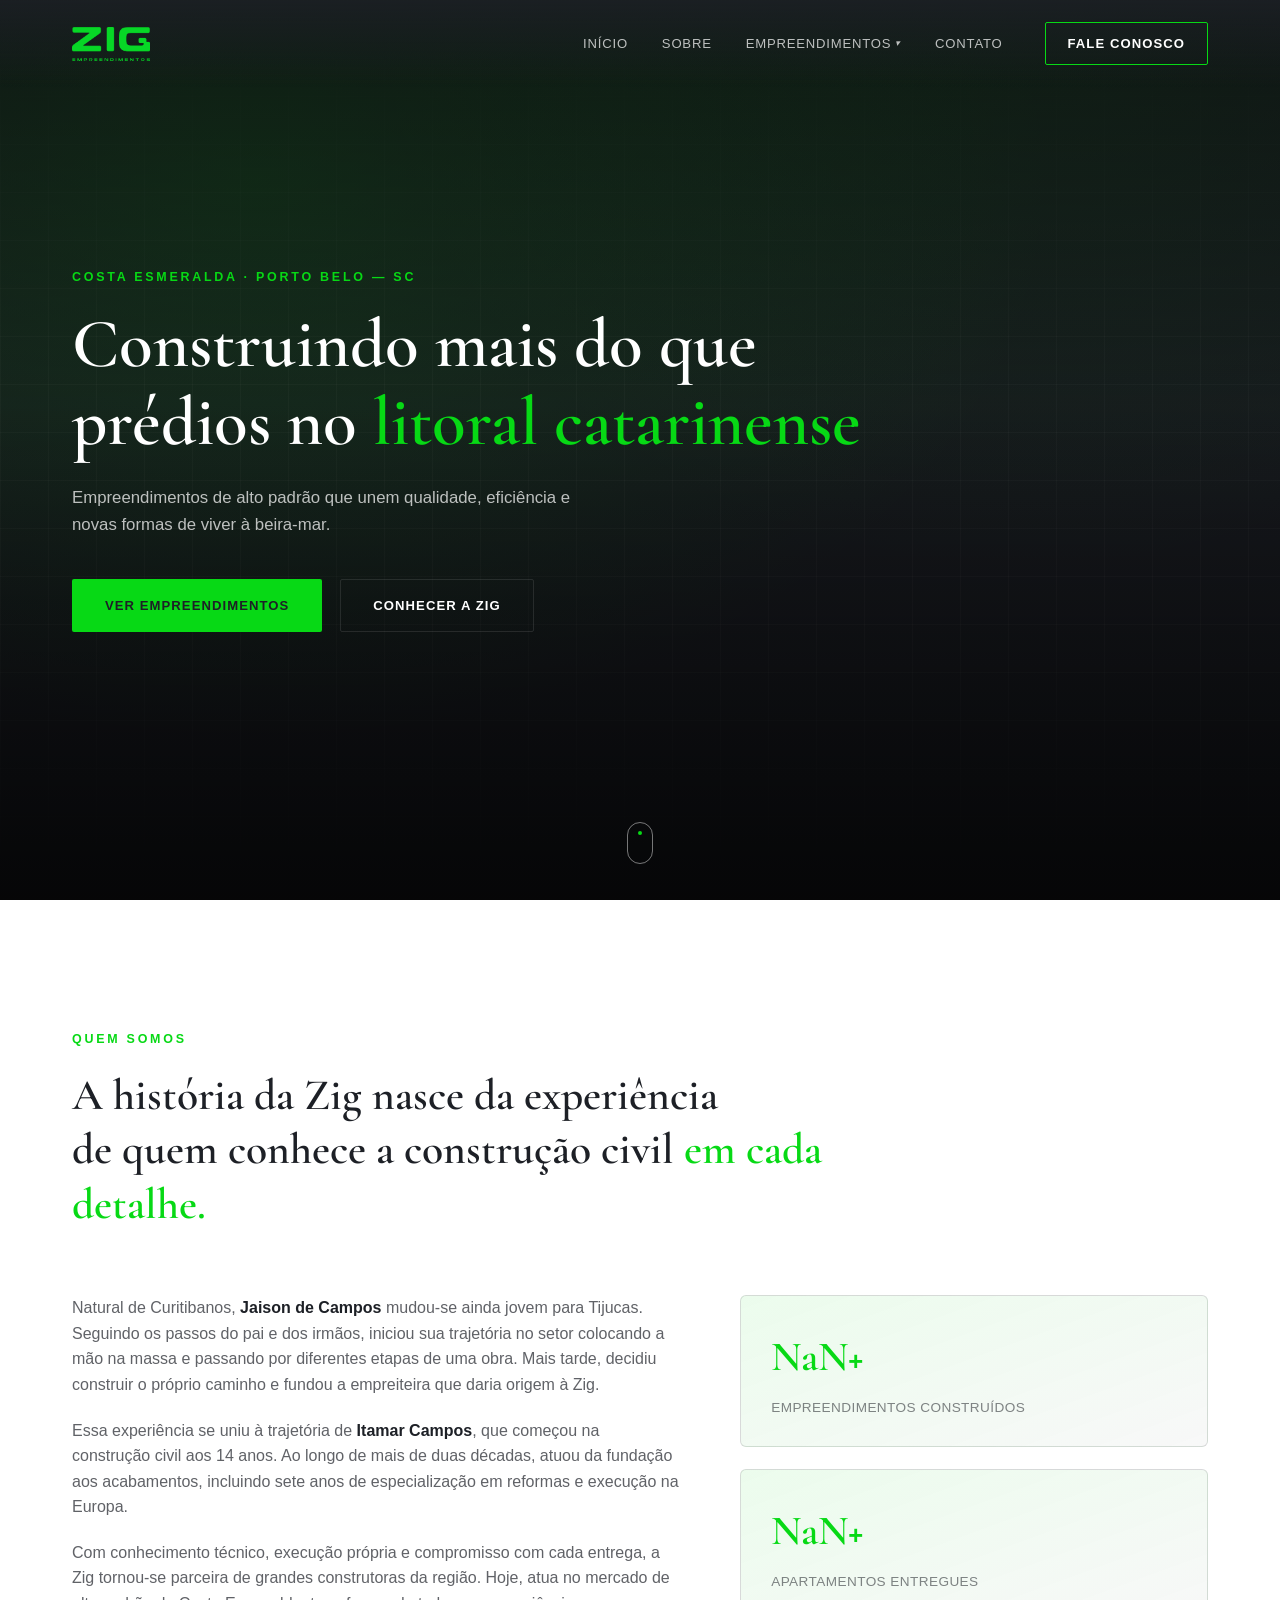
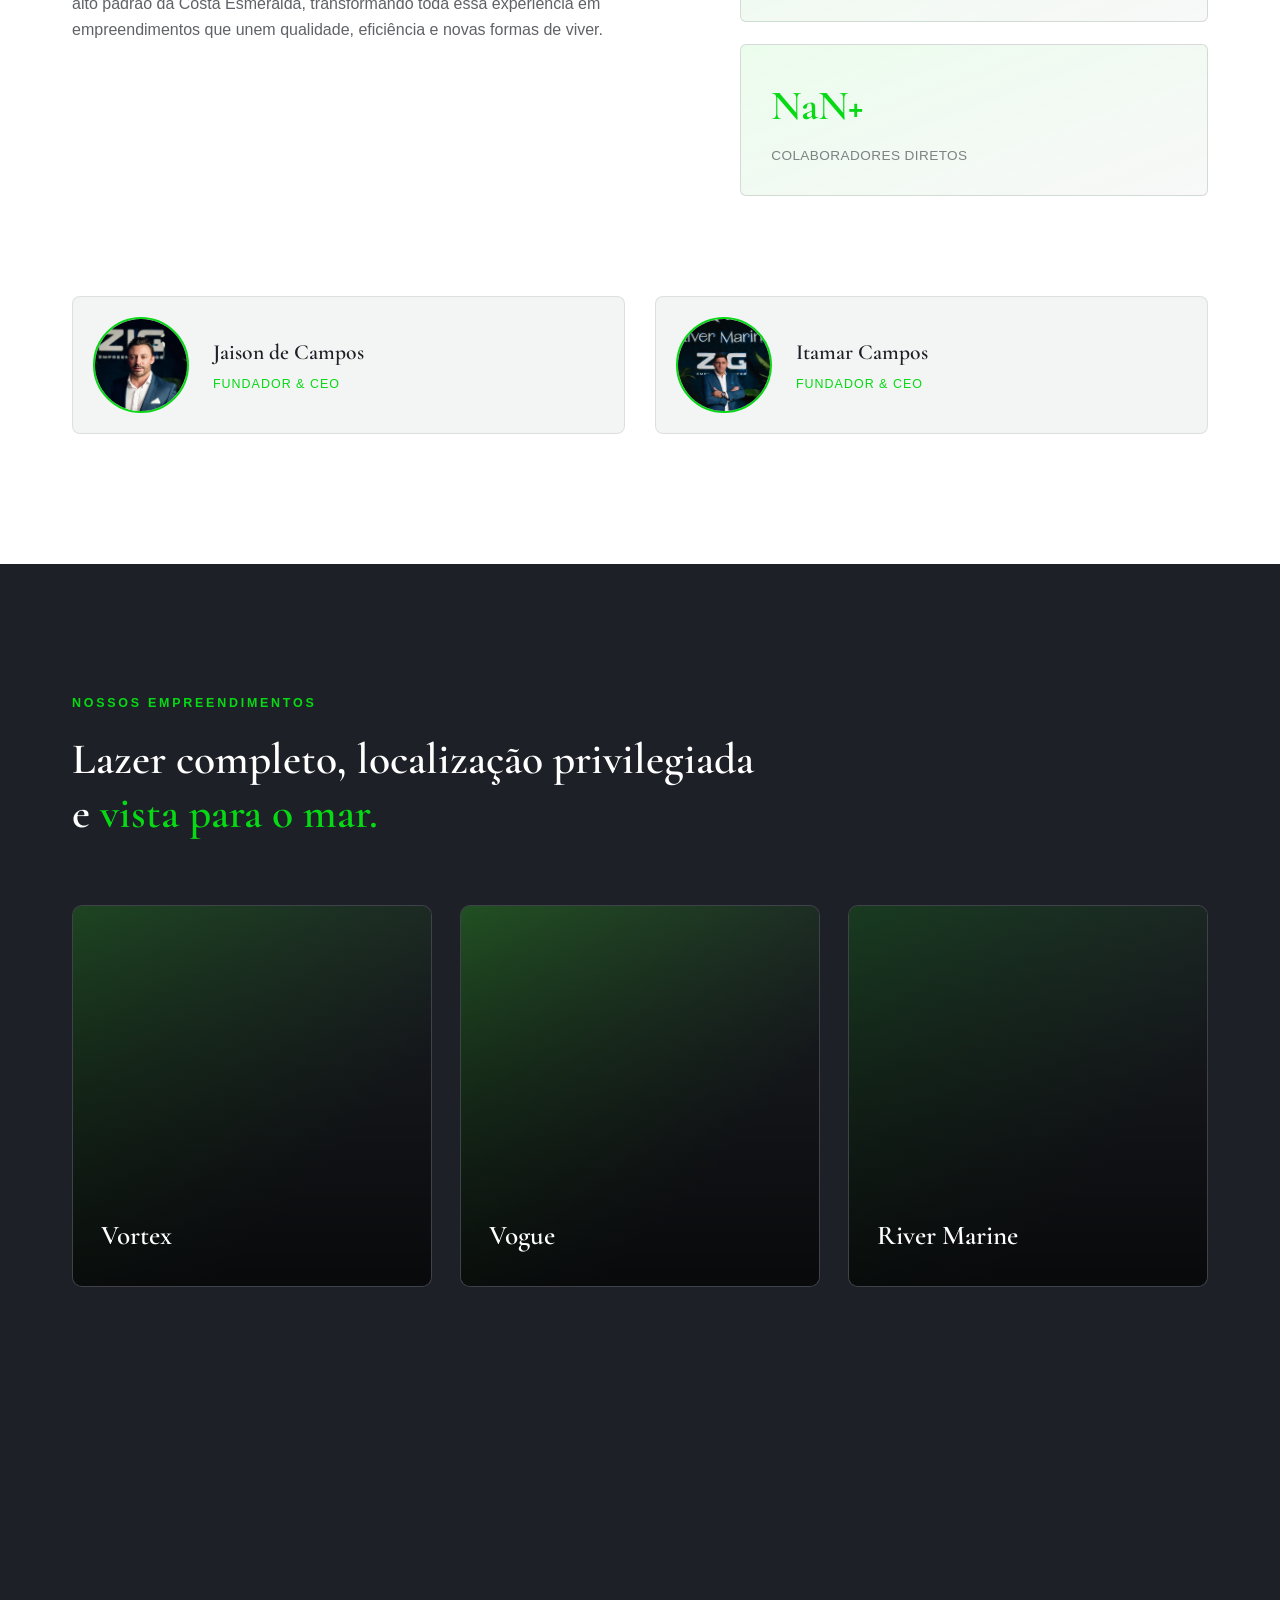
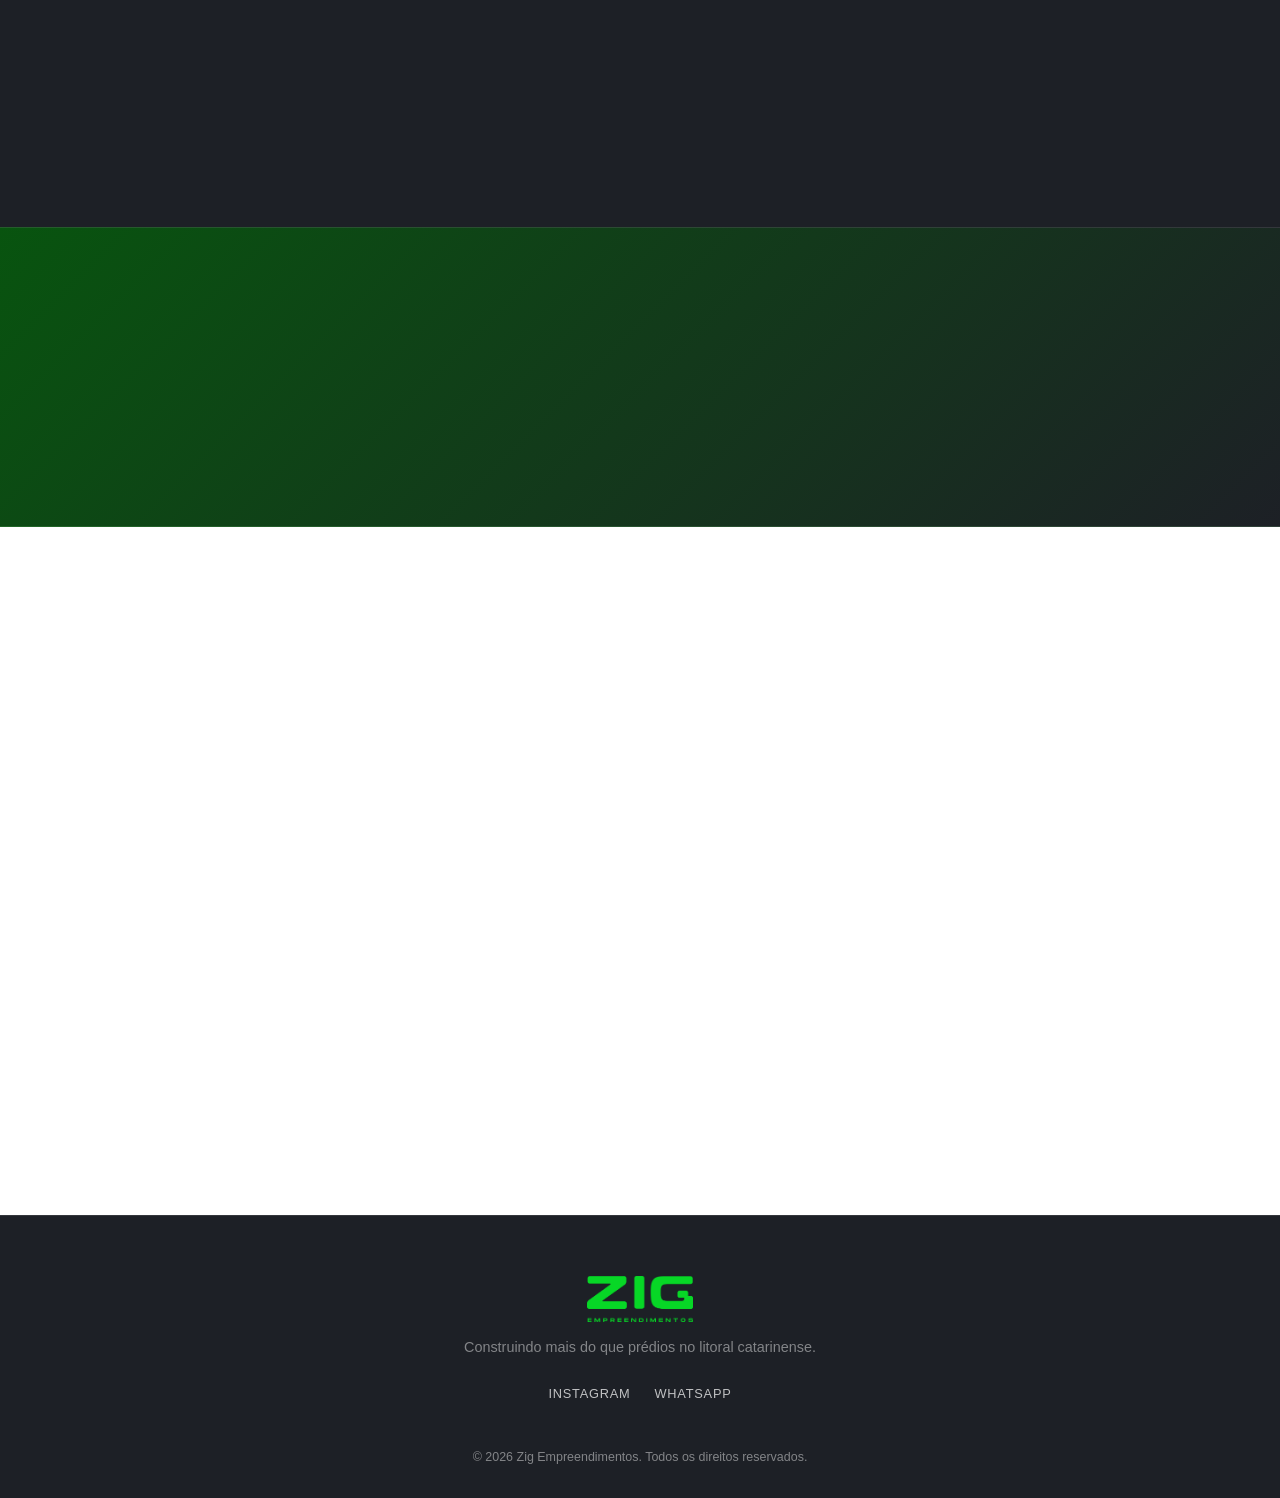
==== index.html @ 31b66590 "first commit" ====
<!DOCTYPE html>
<html lang="pt-BR">
<head>
<meta charset="UTF-8">
<meta name="viewport" content="width=device-width, initial-scale=1.0">
<title>Zig Empreendimentos | Construindo mais do que prédios no litoral catarinense</title>
<meta name="description" content="A Zig Empreendimentos atua no mercado de alto padrão da Costa Esmeralda, em Porto Belo - SC, unindo qualidade, eficiência e novas formas de viver.">
<link rel="icon" type="image/png" href="assets/logo/zig-logo.png">
<link rel="preconnect" href="https://fonts.googleapis.com">
<link rel="preconnect" href="https://fonts.gstatic.com" crossorigin>
<link href="https://fonts.googleapis.com/css2?family=Cormorant+Garamond:ital,wght@0,500;0,600;1,500&display=swap" rel="stylesheet">
<link rel="stylesheet" href="css/style.css">
</head>
<body>

<div class="preloader" id="preloader"><img src="assets/logo/zig-logo.png" alt="Zig Empreendimentos" class="preloader-logo"></div>

<!-- HEADER -->
<header class="site-header" id="siteHeader">
  <div class="container header-inner">
    <a href="#inicio" class="logo"><img src="assets/logo/zig-logo.png" alt="Zig Empreendimentos"></a>

    <nav class="main-nav" id="mainNav">
      <a href="#inicio" class="nav-link">Início</a>
      <a href="#sobre" class="nav-link">Sobre</a>
      <div class="nav-dropdown">
        <a href="#empreendimentos" class="nav-link">Empreendimentos <i class="chev">▾</i></a>
        <div class="dropdown-menu">
          <a href="#vortex">Vortex</a>
          <a href="#vogue">Vogue</a>
          <a href="#river-marine">River Marine</a>
          <a href="#ocean-avenue-towers">Ocean Avenue Towers</a>
          <a href="#wine-tower">Wine Tower</a>
        </div>
      </div>
      <a href="#contato" class="nav-link">Contato</a>
      <a href="https://wa.me/554734300198" target="_blank" rel="noopener" class="btn btn-outline nav-cta">Fale conosco</a>
    </nav>

    <button class="hamburger" id="hamburger" aria-label="Abrir menu">
      <span></span><span></span><span></span>
    </button>
  </div>
</header>

<!-- HERO -->
<section class="hero" id="inicio">
  <div class="hero-media">
    <video class="hero-video" autoplay muted loop playsinline poster="">
      <source src="assets/videos/hero.mp4" type="video/mp4">
    </video>
    <div class="hero-fallback"></div>
    <div class="hero-overlay"></div>
  </div>

  <div class="hero-content container">
    <p class="eyebrow reveal">Costa Esmeralda · Porto Belo — SC</p>
    <h1 class="hero-title reveal">Construindo mais do que<br> prédios no <span class="text-green">litoral catarinense</span></h1>
    <p class="hero-sub reveal">Empreendimentos de alto padrão que unem qualidade, eficiência e novas formas de viver à beira-mar.</p>
    <div class="hero-actions reveal">
      <a href="#empreendimentos" class="btn btn-primary">Ver empreendimentos</a>
      <a href="#sobre" class="btn btn-ghost">Conhecer a Zig</a>
    </div>
  </div>

  <a href="#sobre" class="scroll-indicator" aria-label="Rolar para baixo">
    <span></span>
  </a>
</section>

<!-- SOBRE -->
<section class="about section-light" id="sobre">
  <div class="container">
    <div class="section-head">
      <p class="eyebrow reveal">Quem somos</p>
      <h2 class="section-title reveal">A história da Zig nasce da experiência<br> de quem conhece a construção civil <span class="text-green">em cada detalhe.</span></h2>
    </div>

    <div class="about-grid">
      <div class="about-text reveal">
        <p>Natural de Curitibanos, <strong>Jaison de Campos</strong> mudou-se ainda jovem para Tijucas. Seguindo os passos do pai e dos irmãos, iniciou sua trajetória no setor colocando a mão na massa e passando por diferentes etapas de uma obra. Mais tarde, decidiu construir o próprio caminho e fundou a empreiteira que daria origem à Zig.</p>
        <p>Essa experiência se uniu à trajetória de <strong>Itamar Campos</strong>, que começou na construção civil aos 14 anos. Ao longo de mais de duas décadas, atuou da fundação aos acabamentos, incluindo sete anos de especialização em reformas e execução na Europa.</p>
        <p>Com conhecimento técnico, execução própria e compromisso com cada entrega, a Zig tornou-se parceira de grandes construtoras da região. Hoje, atua no mercado de alto padrão da Costa Esmeralda, transformando toda essa experiência em empreendimentos que unem qualidade, eficiência e novas formas de viver.</p>
      </div>

      <div class="about-stats reveal">
        <div class="stat-card">
          <span class="stat-number" data-count="X">0</span><span class="stat-plus">+</span>
          <p>Empreendimentos construídos</p>
        </div>
        <div class="stat-card">
          <span class="stat-number" data-count="X">0</span><span class="stat-plus">+</span>
          <p>Apartamentos entregues</p>
        </div>
        <div class="stat-card">
          <span class="stat-number" data-count="X">0</span><span class="stat-plus">+</span>
          <p>Colaboradores diretos</p>
        </div>
      </div>
    </div>

    <!-- FUNDADORES -->
    <div class="founders">
      <div class="founder-card reveal">
        <div class="founder-photo">
          <img src="assets/ceos/jaison.jpg" alt="Jaison de Campos, CEO da Zig Empreendimentos">
        </div>
        <div class="founder-info">
          <h3>Jaison de Campos</h3>
          <span>Fundador &amp; CEO</span>
        </div>
      </div>
      <div class="founder-card reveal">
        <div class="founder-photo">
          <img src="assets/ceos/itamar.jpg" alt="Itamar Campos, CEO da Zig Empreendimentos">
        </div>
        <div class="founder-info">
          <h3>Itamar Campos</h3>
          <span>Fundador &amp; CEO</span>
        </div>
      </div>
    </div>
  </div>
</section>

<!-- EMPREENDIMENTOS -->
<section class="enterprises" id="empreendimentos">
  <div class="container">
    <div class="section-head">
      <p class="eyebrow reveal">Nossos empreendimentos</p>
      <h2 class="section-title reveal">Lazer completo, localização privilegiada<br> e <span class="text-green">vista para o mar.</span></h2>
    </div>

    <div class="enterprise-grid">

      <article class="enterprise-card reveal" id="vortex">
        <div class="enterprise-media ph-1">
          <span class="ph-tag">Vortex</span>
        </div>
      </article>

      <article class="enterprise-card reveal" id="vogue">
        <div class="enterprise-media ph-2">
          <span class="ph-tag">Vogue</span>
        </div>
      </article>

      <article class="enterprise-card reveal" id="river-marine">
        <div class="enterprise-media ph-3">
          <span class="ph-tag">River Marine</span>
        </div>
      </article>

      <article class="enterprise-card reveal" id="ocean-avenue-towers">
        <div class="enterprise-media ph-4">
          <span class="ph-tag">Ocean Avenue Towers</span>
        </div>
      </article>

      <article class="enterprise-card reveal" id="wine-tower">
        <div class="enterprise-media ph-5">
          <span class="ph-tag">Wine Tower</span>
        </div>
      </article>

    </div>
  </div>
</section>

<!-- CTA FAIXA -->
<section class="cta-strip">
  <div class="container cta-strip-inner reveal">
    <h2>Pronto para conhecer o seu próximo endereço?</h2>
    <a href="https://wa.me/554734300198" target="_blank" rel="noopener" class="btn btn-primary">Falar com a Zig</a>
  </div>
</section>

<!-- CONTATO -->
<section class="contact section-light" id="contato">
  <div class="container contact-grid">
    <div class="contact-info reveal">
      <p class="eyebrow">Contato</p>
      <h2 class="section-title">Vamos construir algo <span class="text-green">juntos.</span></h2>

      <ul class="contact-list">
        <li>
          <span class="contact-icon">📍</span>
          <div>
            <strong>Localização</strong>
            <p>Av. João Manoel Jacques, 311, Porto Belo - SC, 88210-000</p>
          </div>
        </li>
        <li>
          <span class="contact-icon">📞</span>
          <div>
            <strong>Telefone / WhatsApp</strong>
            <p>(47) 3430-0198</p>
          </div>
        </li>
        <li>
          <span class="contact-icon">📷</span>
          <div>
            <strong>Instagram</strong>
            <p><a href="https://www.instagram.com/zigempreendimentos" target="_blank" rel="noopener">@zigempreendimentos</a></p>
          </div>
        </li>
      </ul>

      <a href="https://wa.me/554734300198" target="_blank" rel="noopener" class="btn btn-primary whatsapp-btn">
        Falar no WhatsApp
      </a>
    </div>

    <div class="contact-map reveal">
      <iframe
        title="Localização Zig Empreendimentos"
        src="https://maps.google.com/maps?q=Av.%20Jo%C3%A3o%20Manoel%20Jacques%2C%20311%2C%20Porto%20Belo%20-%20SC%2C%2088210-000&t=&z=15&ie=UTF8&iwloc=&output=embed"
        loading="lazy"
        referrerpolicy="no-referrer-when-downgrade">
      </iframe>
    </div>
  </div>
</section>

<!-- FOOTER -->
<footer class="site-footer">
  <div class="container footer-inner">
    <a href="#inicio" class="logo footer-logo"><img src="assets/logo/zig-logo.png" alt="Zig Empreendimentos"></a>
    <p class="footer-tagline">Construindo mais do que prédios no litoral catarinense.</p>

    <div class="footer-social">
      <a href="https://www.instagram.com/zigempreendimentos" target="_blank" rel="noopener" aria-label="Instagram">Instagram</a>
      <a href="https://wa.me/554734300198" target="_blank" rel="noopener" aria-label="WhatsApp">WhatsApp</a>
    </div>

    <p class="footer-copy">© <span id="year"></span> Zig Empreendimentos. Todos os direitos reservados.</p>
  </div>
</footer>

<button class="back-to-top" id="backToTop" aria-label="Voltar ao topo">↑</button>

<script src="js/script.js"></script>
</body>
</html>
---- css/style.css ----
/* ===========================
   ZIG EMPREENDIMENTOS — STYLE
=========================== */

/* ===========================
   FONTS — Helvetica Now & Quiche
   Licensed webfont files are not bundled with this project.
   Drop the files below into assets/fonts/ and they activate
   automatically (fallback fonts are used until then):
     assets/fonts/HelveticaNow-Regular.woff2
     assets/fonts/HelveticaNow-Medium.woff2
     assets/fonts/HelveticaNow-Bold.woff2
     assets/fonts/Quiche-Regular.woff2
     assets/fonts/Quiche-Medium.woff2
=========================== */
@font-face {
  font-family: 'Helvetica Now';
  src: url('../assets/fonts/HelveticaNow-Regular.woff2') format('woff2');
  font-weight: 400;
  font-style: normal;
  font-display: swap;
}
@font-face {
  font-family: 'Helvetica Now';
  src: url('../assets/fonts/HelveticaNow-Medium.woff2') format('woff2');
  font-weight: 500;
  font-style: normal;
  font-display: swap;
}
@font-face {
  font-family: 'Helvetica Now';
  src: url('../assets/fonts/HelveticaNow-Bold.woff2') format('woff2');
  font-weight: 700;
  font-style: normal;
  font-display: swap;
}
@font-face {
  font-family: 'Quiche';
  src: url('../assets/fonts/Quiche-Regular.woff2') format('woff2');
  font-weight: 500;
  font-style: normal;
  font-display: swap;
}
@font-face {
  font-family: 'Quiche';
  src: url('../assets/fonts/Quiche-Medium.woff2') format('woff2');
  font-weight: 600;
  font-style: normal;
  font-display: swap;
}

:root {
  --black: #1D2026;
  --black-soft: #23262d;
  --black-alt: #292c34;
  --green: #07D915;
  --green-light: #3CEE4B;
  --green-dark: #08540f;
  --white: #FFFFFF;
  --white-dim: rgba(255, 255, 255, 0.72);
  --white-faint: rgba(255, 255, 255, 0.45);
  --border: rgba(255, 255, 255, 0.1);
  --font-display: 'Quiche', 'Cormorant Garamond', Georgia, serif;
  --font-body: 'Helvetica Now', 'Helvetica Neue', Helvetica, Arial, sans-serif;
  --container: 1200px;
  --transition: 0.4s cubic-bezier(.25,.8,.25,1);
}

* { margin: 0; padding: 0; box-sizing: border-box; }

html { scroll-behavior: smooth; }

body {
  background: var(--black);
  color: var(--white);
  font-family: var(--font-body);
  font-weight: 300;
  line-height: 1.6;
  overflow-x: hidden;
}

img { max-width: 100%; display: block; }

a { color: inherit; text-decoration: none; }

ul { list-style: none; }

.container {
  width: 100%;
  max-width: var(--container);
  margin: 0 auto;
  padding: 0 32px;
}

.text-green { color: var(--green); }

/* ===== PRELOADER ===== */
.preloader {
  position: fixed;
  inset: 0;
  background: var(--black);
  z-index: 9999;
  display: flex;
  align-items: center;
  justify-content: center;
  transition: opacity 0.6s ease, visibility 0.6s ease;
}
.preloader-logo {
  width: 160px;
  height: auto;
  animation: pulseLogo 1.4s ease-in-out infinite;
}
@keyframes pulseLogo {
  0%, 100% { opacity: 1; }
  50% { opacity: 0.55; }
}
.preloader.hidden { opacity: 0; visibility: hidden; }

/* ===== BUTTONS ===== */
.btn {
  display: inline-flex;
  align-items: center;
  justify-content: center;
  gap: 8px;
  padding: 15px 32px;
  border-radius: 2px;
  font-size: 0.82rem;
  font-weight: 600;
  letter-spacing: 0.08em;
  text-transform: uppercase;
  border: 1px solid transparent;
  cursor: pointer;
  transition: var(--transition);
  white-space: nowrap;
}
.btn-primary {
  background: var(--green);
  color: var(--black);
}
.btn-primary:hover {
  background: var(--green-light);
  transform: translateY(-2px);
}
.btn-outline {
  border-color: var(--green);
  color: var(--white);
  padding: 10px 22px;
}
.btn-outline:hover { background: var(--green); color: var(--black); }
.btn-ghost {
  border-color: var(--border);
  color: var(--white);
}
.btn-ghost:hover { border-color: var(--white); }

/* ===== HEADER ===== */
.site-header {
  position: fixed;
  top: 0; left: 0; right: 0;
  z-index: 1000;
  padding: 22px 0;
  transition: var(--transition);
  background: linear-gradient(to bottom, rgba(29,32,38,0.85), transparent);
}
.site-header.scrolled {
  padding: 14px 0;
  background: rgba(29, 32, 38, 0.92);
  backdrop-filter: blur(10px);
  border-bottom: 1px solid var(--border);
}
.header-inner {
  display: flex;
  align-items: center;
  justify-content: space-between;
}
.logo { display: inline-flex; align-items: center; }
.logo img {
  height: 34px;
  width: auto;
}

.main-nav {
  display: flex;
  align-items: center;
  gap: 34px;
}
.nav-link {
  font-size: 0.82rem;
  font-weight: 500;
  letter-spacing: 0.06em;
  text-transform: uppercase;
  color: var(--white-dim);
  position: relative;
  padding: 6px 0;
  display: inline-flex;
  align-items: center;
  gap: 4px;
  transition: color 0.25s ease;
}
.nav-link:hover { color: var(--green); }
.nav-link::after {
  content: '';
  position: absolute;
  left: 0; bottom: 0;
  height: 1px;
  width: 0;
  background: var(--green);
  transition: width 0.25s ease;
}
.nav-link:hover::after { width: 100%; }
.chev { font-size: 0.7em; }

.nav-dropdown { position: relative; }
.dropdown-menu {
  position: absolute;
  top: calc(100% + 16px);
  left: 50%;
  transform: translateX(-50%) translateY(8px);
  min-width: 220px;
  background: var(--black-alt);
  border: 1px solid var(--border);
  border-radius: 4px;
  padding: 10px;
  opacity: 0;
  visibility: hidden;
  transition: var(--transition);
  box-shadow: 0 20px 40px rgba(0,0,0,0.5);
}
.nav-dropdown:hover .dropdown-menu {
  opacity: 1;
  visibility: visible;
  transform: translateX(-50%) translateY(0);
}
.dropdown-menu a {
  display: block;
  padding: 10px 14px;
  font-size: 0.82rem;
  color: var(--white-dim);
  border-radius: 3px;
  transition: 0.2s ease;
}
.dropdown-menu a:hover {
  background: rgba(7, 217, 21, 0.1);
  color: var(--green);
  padding-left: 18px;
}
.nav-cta { margin-left: 8px; }

.hamburger {
  display: none;
  flex-direction: column;
  gap: 5px;
  background: none;
  border: none;
  cursor: pointer;
  z-index: 1100;
}
.hamburger span {
  width: 26px;
  height: 2px;
  background: var(--white);
  transition: var(--transition);
}
.hamburger.active span:nth-child(1) { transform: translateY(7px) rotate(45deg); }
.hamburger.active span:nth-child(2) { opacity: 0; }
.hamburger.active span:nth-child(3) { transform: translateY(-7px) rotate(-45deg); }

/* ===== HERO ===== */
.hero {
  position: relative;
  height: 100vh;
  min-height: 640px;
  display: flex;
  align-items: center;
  overflow: hidden;
}
.hero-media {
  position: absolute;
  inset: 0;
  z-index: 0;
}
.hero-video {
  width: 100%;
  height: 100%;
  object-fit: cover;
}
.hero-fallback {
  position: absolute;
  inset: 0;
  background:
    radial-gradient(ellipse at 20% 20%, rgba(7,217,21,0.18), transparent 55%),
    radial-gradient(ellipse at 80% 0%, rgba(7,217,21,0.12), transparent 45%),
    linear-gradient(180deg, #22252c 0%, #1D2026 55%, #16181d 100%);
}
.hero-fallback::before {
  content: '';
  position: absolute;
  inset: 0;
  background-image:
    linear-gradient(rgba(255,255,255,0.035) 1px, transparent 1px),
    linear-gradient(90deg, rgba(255,255,255,0.035) 1px, transparent 1px);
  background-size: 48px 48px;
  mask-image: linear-gradient(180deg, transparent, black 40%, black 70%, transparent);
}
.hero-overlay {
  position: absolute;
  inset: 0;
  background: linear-gradient(180deg, rgba(0,0,0,0.55) 0%, rgba(0,0,0,0.25) 45%, rgba(0,0,0,0.75) 100%);
}
.hero-content { position: relative; z-index: 2; }
.eyebrow {
  font-size: 0.78rem;
  font-weight: 600;
  letter-spacing: 0.22em;
  text-transform: uppercase;
  color: var(--green);
  margin-bottom: 18px;
}
.hero-title {
  font-family: var(--font-display);
  font-weight: 600;
  font-size: clamp(2.4rem, 5.4vw, 4.6rem);
  line-height: 1.12;
  max-width: 900px;
  color: var(--white);
}
.hero-sub {
  margin-top: 24px;
  max-width: 520px;
  font-size: 1.05rem;
  color: var(--white-dim);
}
.hero-actions {
  margin-top: 40px;
  display: flex;
  gap: 18px;
  flex-wrap: wrap;
}

.scroll-indicator {
  position: absolute;
  left: 50%;
  bottom: 36px;
  transform: translateX(-50%);
  width: 26px;
  height: 42px;
  border: 1px solid var(--white-faint);
  border-radius: 20px;
  z-index: 2;
}
.scroll-indicator span {
  position: absolute;
  top: 8px; left: 50%;
  width: 4px; height: 4px;
  margin-left: -2px;
  border-radius: 50%;
  background: var(--green);
  animation: scrollDown 1.8s infinite;
}
@keyframes scrollDown {
  0% { top: 8px; opacity: 1; }
  70% { top: 24px; opacity: 0; }
  100% { top: 24px; opacity: 0; }
}

/* ===== REVEAL ANIMATION ===== */
.reveal {
  opacity: 0;
  transform: translateY(28px);
  transition: opacity 0.8s ease, transform 0.8s ease;
}
.reveal.in-view {
  opacity: 1;
  transform: translateY(0);
}

/* ===== SECTION GENERIC ===== */
section { position: relative; padding: 130px 0; }
.section-head { max-width: 760px; margin-bottom: 64px; }
.section-title {
  font-family: var(--font-display);
  font-weight: 600;
  font-size: clamp(1.9rem, 3.4vw, 2.9rem);
  line-height: 1.25;
  color: var(--white);
}

/* ===== LIGHT SECTION THEME ===== */
.section-light {
  background: var(--white);
  color: var(--black);
}
.section-light .section-title,
.section-light .about-text strong,
.section-light .founder-info h3,
.section-light .contact-list strong {
  color: var(--black);
}
.section-light .about-text p,
.section-light .contact-list p {
  color: rgba(29, 32, 38, 0.7);
}
.section-light .stat-card p {
  color: rgba(29, 32, 38, 0.55);
}
.section-light .stat-card {
  border-color: rgba(29, 32, 38, 0.14);
  background: linear-gradient(160deg, rgba(7,217,21,0.08), rgba(29,32,38,0.03));
}
.section-light .founder-card {
  background: #F3F5F4;
  border-color: rgba(29, 32, 38, 0.1);
}
.section-light .contact-icon {
  border-color: rgba(29, 32, 38, 0.18);
}
.section-light .contact-map {
  border-color: rgba(29, 32, 38, 0.14);
  filter: none;
}

/* ===== ABOUT ===== */
.about-grid {
  display: grid;
  grid-template-columns: 1.3fr 1fr;
  gap: 60px;
  align-items: start;
}
.about-text p {
  color: var(--white-dim);
  margin-bottom: 20px;
  font-size: 1rem;
}
.about-text strong { color: var(--white); font-weight: 600; }

.about-stats {
  display: grid;
  gap: 22px;
}
.stat-card {
  border: 1px solid var(--border);
  border-radius: 6px;
  padding: 28px 30px;
  background: linear-gradient(160deg, rgba(7,217,21,0.08), transparent);
  transition: var(--transition);
}
.stat-card:hover { border-color: var(--green); transform: translateY(-4px); }
.stat-number {
  font-family: var(--font-display);
  font-size: 2.6rem;
  font-weight: 600;
  color: var(--green);
}
.stat-plus { font-size: 1.6rem; color: var(--green); font-weight: 600; }
.stat-card p {
  margin-top: 6px;
  color: var(--white-faint);
  font-size: 0.85rem;
  letter-spacing: 0.03em;
  text-transform: uppercase;
}

.founders {
  margin-top: 100px;
  display: grid;
  grid-template-columns: repeat(2, 1fr);
  gap: 30px;
}
.founder-card {
  display: flex;
  align-items: center;
  gap: 24px;
  background: var(--black-alt);
  border: 1px solid var(--border);
  border-radius: 8px;
  padding: 20px;
  transition: var(--transition);
}
.founder-card:hover { border-color: var(--green); }
.founder-photo {
  width: 96px;
  height: 96px;
  border-radius: 50%;
  overflow: hidden;
  flex-shrink: 0;
  border: 2px solid var(--green);
}
.founder-photo img {
  width: 100%;
  height: 100%;
  object-fit: cover;
  object-position: center 15%;
}
.founder-info h3 {
  font-family: var(--font-display);
  font-size: 1.35rem;
  font-weight: 600;
  color: var(--white);
}
.founder-info span {
  font-size: 0.78rem;
  letter-spacing: 0.08em;
  text-transform: uppercase;
  color: var(--green);
}

/* ===== ENTERPRISES ===== */
.enterprise-grid {
  display: grid;
  grid-template-columns: repeat(3, 1fr);
  gap: 28px;
}
.enterprise-card {
  border: 1px solid var(--border);
  border-radius: 10px;
  overflow: hidden;
  background: var(--black-alt);
  transition: var(--transition);
}
.enterprise-card:hover {
  transform: translateY(-6px);
  border-color: var(--green);
  box-shadow: 0 24px 50px rgba(0,0,0,0.45);
}
.enterprise-media {
  position: relative;
  height: 380px;
  display: flex;
  align-items: flex-end;
  padding: 28px;
  overflow: hidden;
  background-size: cover;
  background-position: center;
}
.enterprise-media::after {
  content: '';
  position: absolute;
  inset: 0;
  background: linear-gradient(180deg, rgba(0,0,0,0.05), rgba(0,0,0,0.7));
}
.ph-tag {
  position: relative;
  z-index: 1;
  font-family: var(--font-display);
  font-size: 1.7rem;
  font-weight: 600;
  color: var(--white);
}
.ph-1 { background: linear-gradient(135deg, #1f4823, #1D2026 70%); }
.ph-2 { background: linear-gradient(135deg, #235424, #1D2026 70%); }
.ph-3 { background: linear-gradient(135deg, #1a3e22, #1D2026 70%); }
.ph-4 { background: linear-gradient(135deg, #276029, #1D2026 70%); }
.ph-5 { background: linear-gradient(135deg, #17391e, #1D2026 70%); }

/* ===== CTA STRIP ===== */
.cta-strip {
  padding: 90px 0;
  background: linear-gradient(135deg, var(--green-dark), var(--black));
  border-top: 1px solid var(--border);
  border-bottom: 1px solid var(--border);
}
.cta-strip-inner {
  display: flex;
  align-items: center;
  justify-content: space-between;
  gap: 30px;
  flex-wrap: wrap;
}
.cta-strip-inner h2 {
  font-family: var(--font-display);
  font-size: clamp(1.6rem, 3vw, 2.3rem);
  font-weight: 600;
  color: var(--white);
  max-width: 560px;
}

/* ===== CONTACT ===== */
.contact-grid {
  display: grid;
  grid-template-columns: 1fr 1fr;
  gap: 60px;
  align-items: center;
}
.contact-info .eyebrow { margin-bottom: 14px; }
.contact-info .section-title { margin-bottom: 40px; }
.contact-list { display: grid; gap: 26px; margin-bottom: 40px; }
.contact-list li {
  display: flex;
  gap: 16px;
  align-items: flex-start;
}
.contact-icon {
  font-size: 1.2rem;
  width: 44px; height: 44px;
  flex-shrink: 0;
  display: flex; align-items: center; justify-content: center;
  border: 1px solid var(--border);
  border-radius: 50%;
}
.contact-list strong { display: block; margin-bottom: 4px; color: var(--white); font-size: 0.95rem; }
.contact-list p { color: var(--white-dim); font-size: 0.92rem; }
.contact-list a:hover { color: var(--green); }

.whatsapp-btn { }

.contact-map {
  border-radius: 10px;
  overflow: hidden;
  border: 1px solid var(--border);
  height: 420px;
  filter: grayscale(0.4) contrast(1.1);
}
.contact-map iframe { width: 100%; height: 100%; border: 0; }

/* ===== FOOTER ===== */
.site-footer {
  padding: 60px 0 30px;
  border-top: 1px solid var(--border);
  text-align: center;
}
.footer-inner { display: flex; flex-direction: column; align-items: center; gap: 14px; }
.footer-logo img { height: 46px; }
.footer-tagline { color: var(--white-faint); font-size: 0.9rem; max-width: 400px; }
.footer-social { display: flex; gap: 24px; margin: 10px 0; }
.footer-social a {
  font-size: 0.8rem;
  letter-spacing: 0.06em;
  text-transform: uppercase;
  color: var(--white-dim);
  transition: color 0.25s ease;
}
.footer-social a:hover { color: var(--green); }
.footer-copy { color: var(--white-faint); font-size: 0.78rem; margin-top: 20px; }

/* ===== BACK TO TOP ===== */
.back-to-top {
  position: fixed;
  right: 26px;
  bottom: 26px;
  width: 46px;
  height: 46px;
  border-radius: 50%;
  background: var(--green);
  color: var(--black);
  border: none;
  font-size: 1.1rem;
  cursor: pointer;
  display: flex;
  align-items: center;
  justify-content: center;
  z-index: 500;
  opacity: 0;
  visibility: hidden;
  transform: translateY(10px);
  transition: var(--transition);
}
.back-to-top.show { opacity: 1; visibility: visible; transform: translateY(0); }

/* ===== RESPONSIVE ===== */
@media (max-width: 1024px) {
  .about-grid { grid-template-columns: 1fr; }
  .about-stats { grid-template-columns: repeat(3, 1fr); }
  .enterprise-grid { grid-template-columns: repeat(2, 1fr); }
  .contact-grid { grid-template-columns: 1fr; }
}

@media (max-width: 860px) {
  .main-nav {
    position: fixed;
    top: 0; right: 0;
    height: 100vh;
    width: min(320px, 80vw);
    background: var(--black-soft);
    border-left: 1px solid var(--border);
    flex-direction: column;
    align-items: flex-start;
    justify-content: center;
    gap: 26px;
    padding: 40px;
    transform: translateX(100%);
    transition: var(--transition);
    z-index: 1050;
  }
  .main-nav.open { transform: translateX(0); }
  .nav-dropdown { width: 100%; }
  .dropdown-menu {
    position: static;
    transform: none;
    opacity: 1;
    visibility: visible;
    display: none;
    width: 100%;
    margin-top: 10px;
    box-shadow: none;
  }
  .nav-dropdown.open .dropdown-menu { display: block; }
  .hamburger { display: flex; }
  .nav-cta { width: 100%; text-align: center; }
  .about-stats { grid-template-columns: 1fr; }
  .founders { grid-template-columns: 1fr; }
}

@media (max-width: 640px) {
  section { padding: 90px 0; }
  .enterprise-grid { grid-template-columns: 1fr; }
  .cta-strip-inner { flex-direction: column; text-align: center; }
  .container { padding: 0 22px; }
}
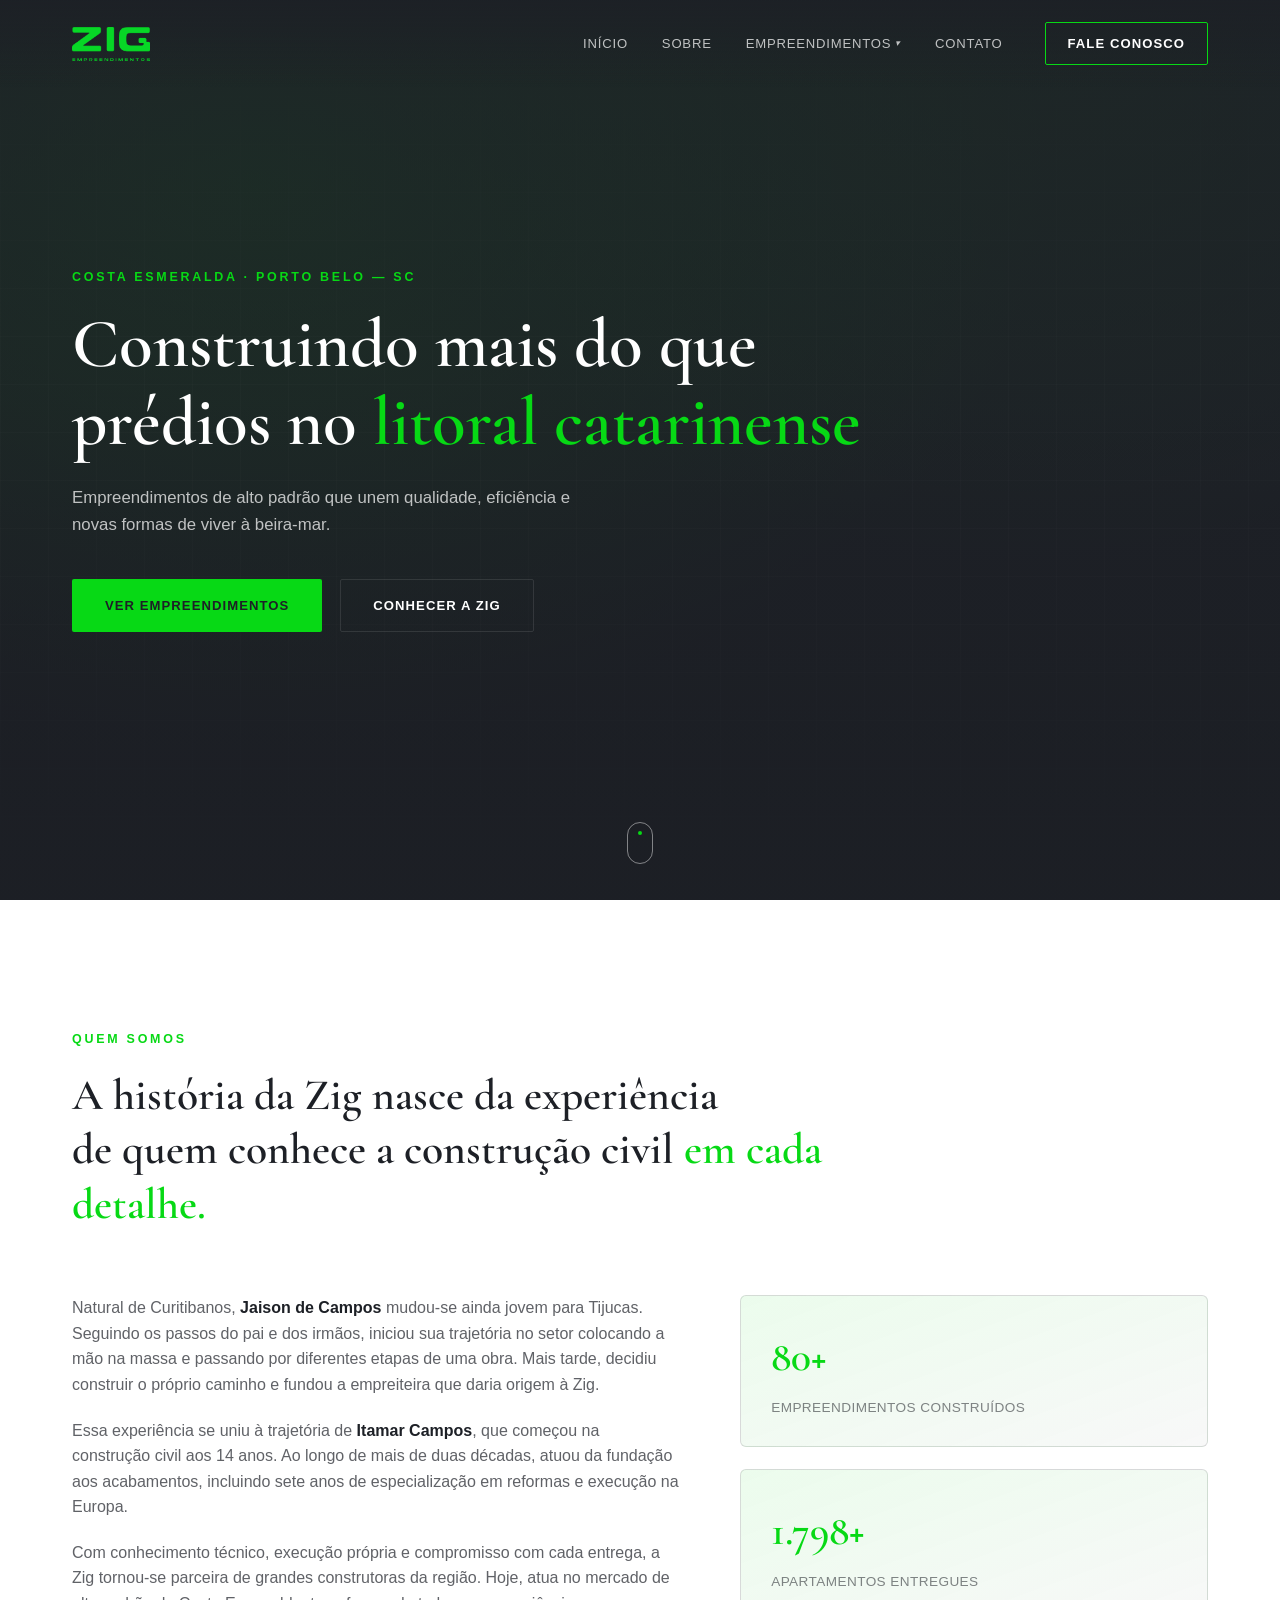
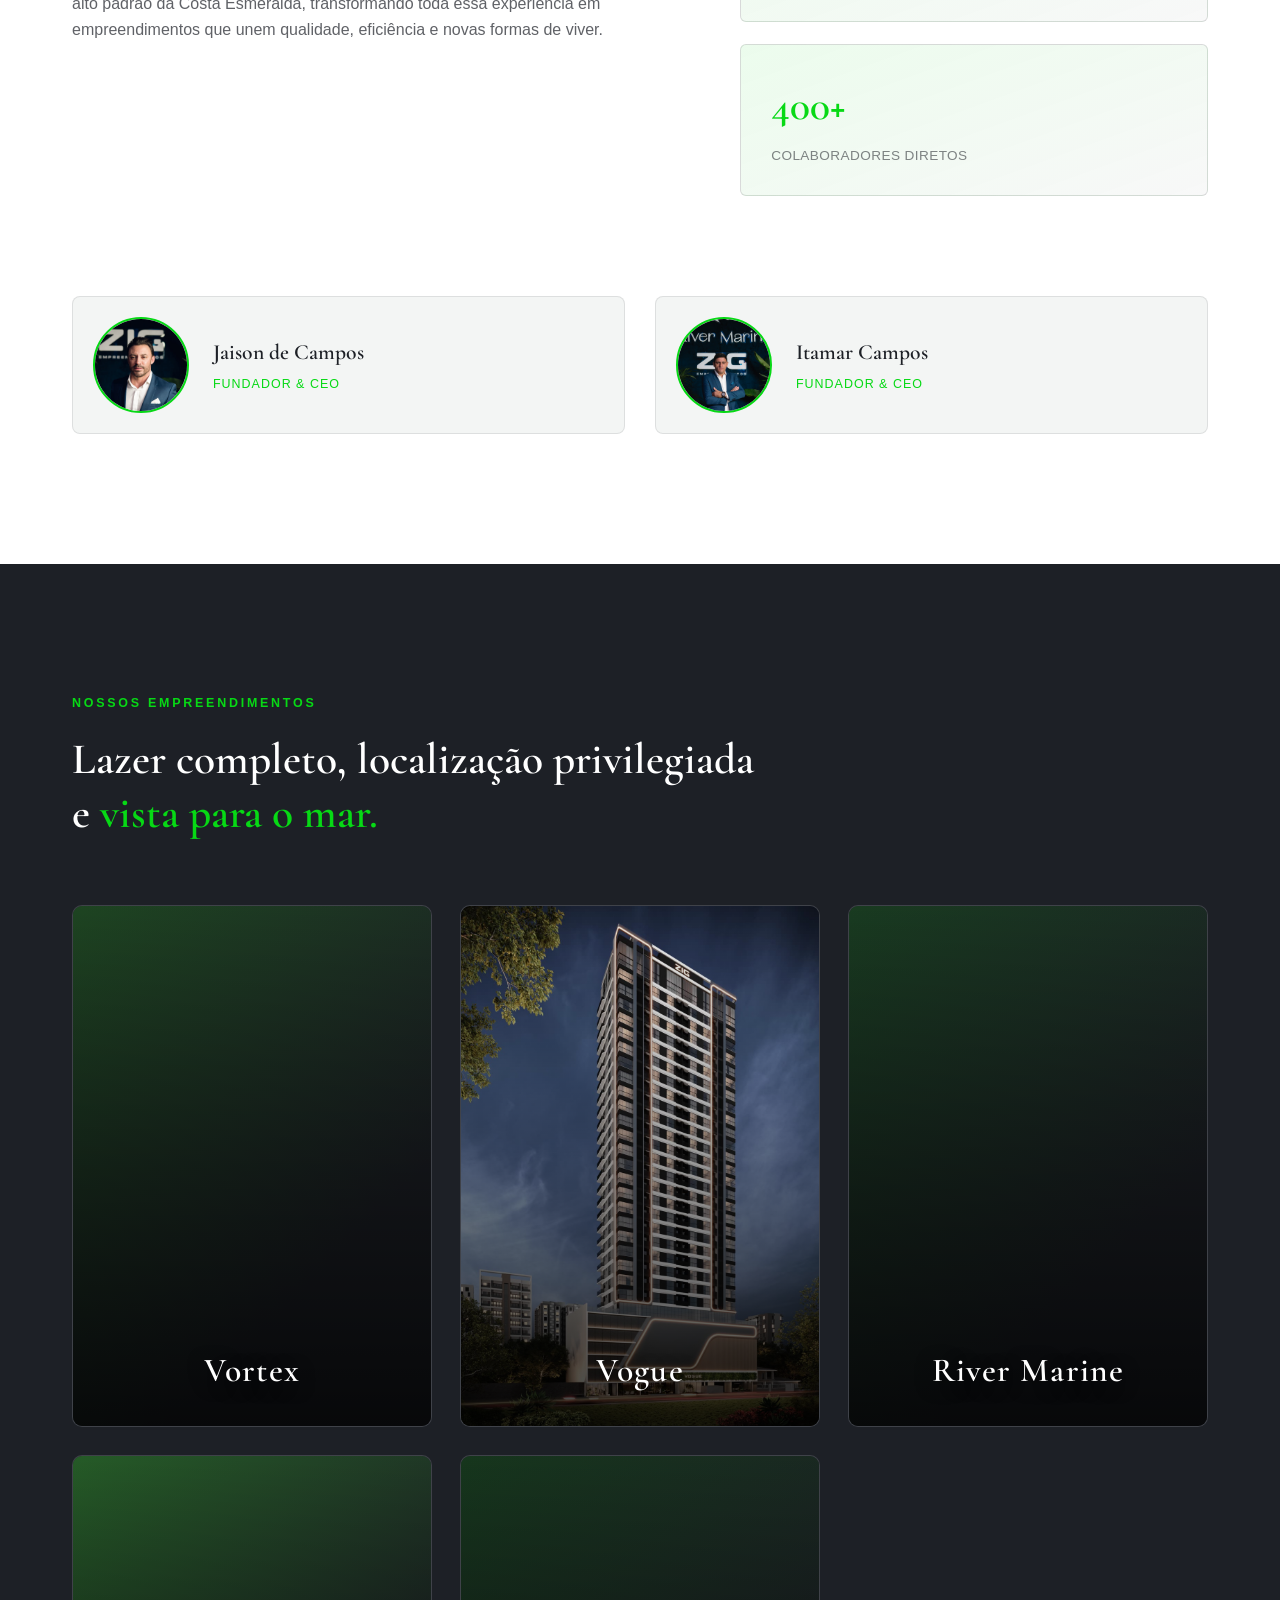
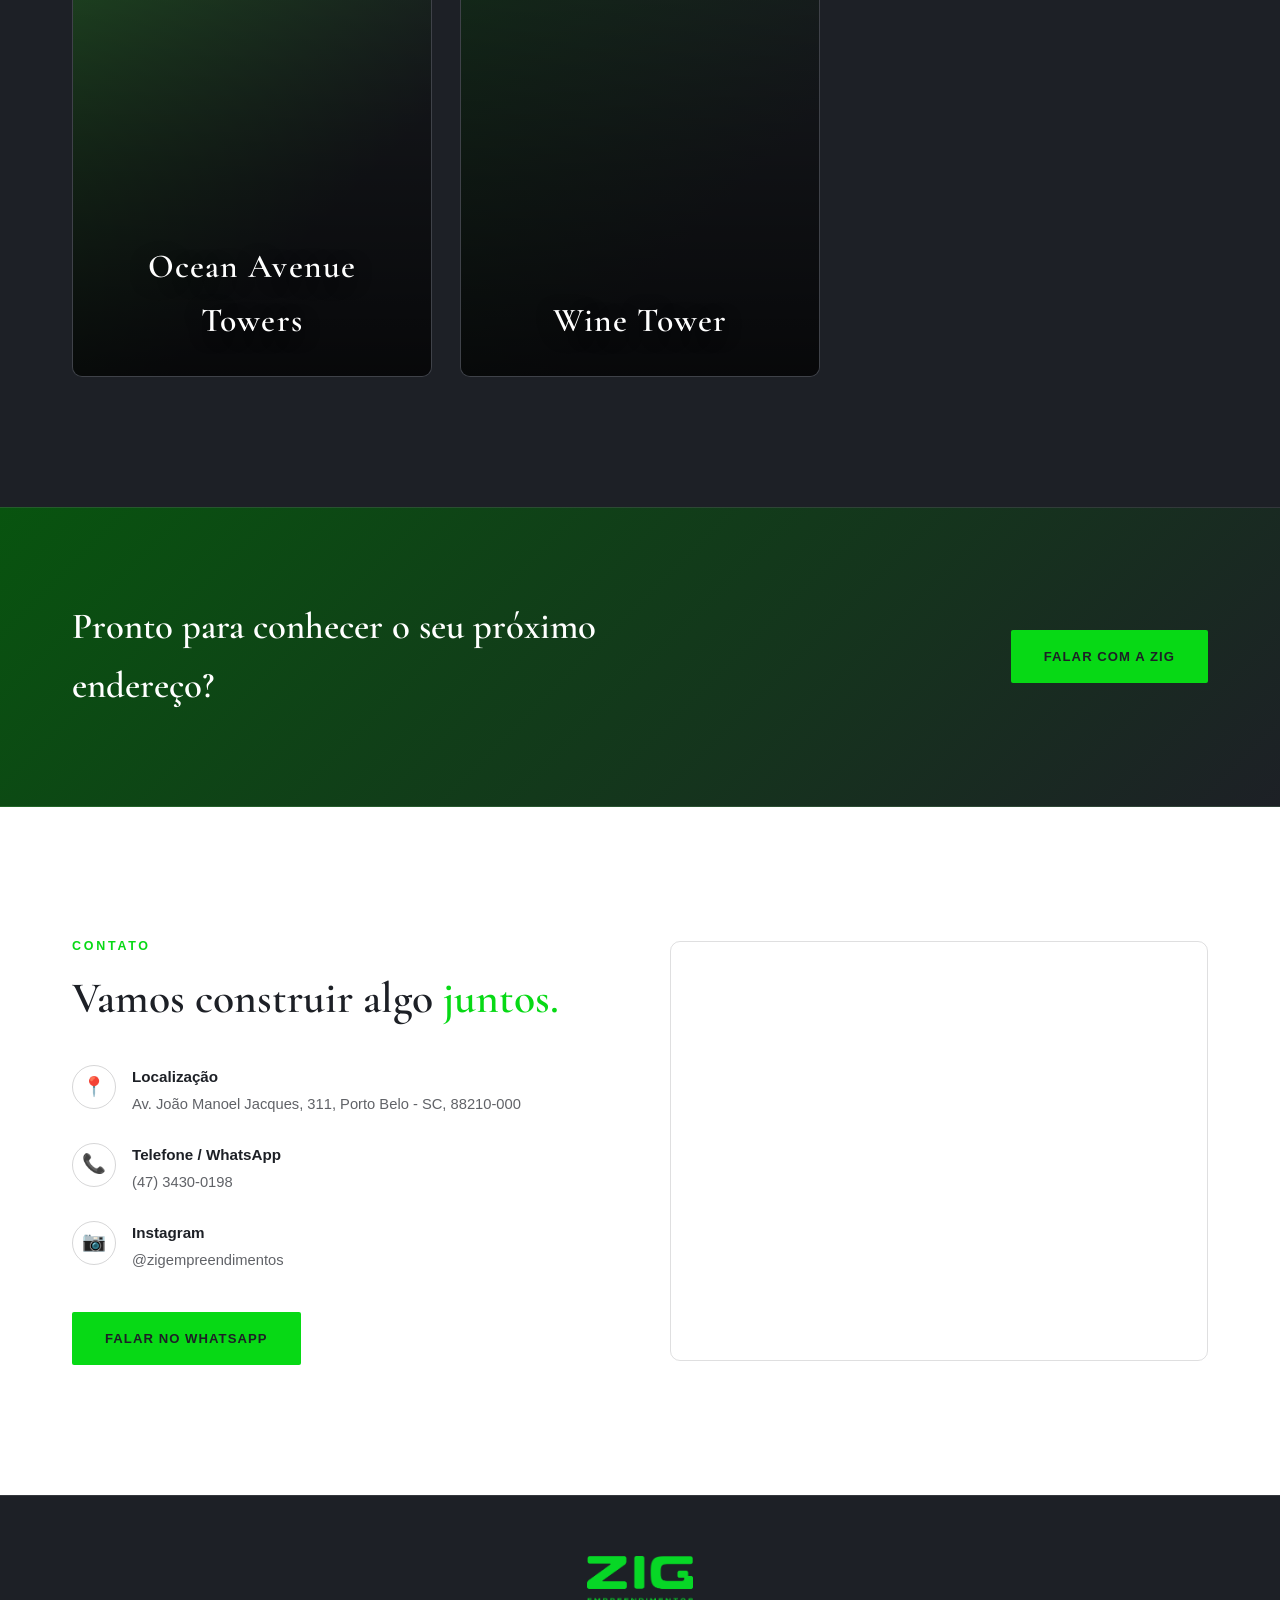
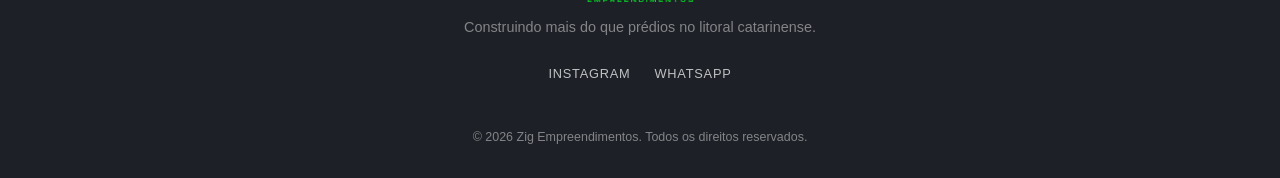
==== commit 2dd8b66d: "Add Vogue enterprise page and templates for remaining developments Builds out the empreendimento pag" ====
--- a/index.html
+++ b/index.html
@@ -26,11 +26,11 @@
       <div class="nav-dropdown">
         <a href="#empreendimentos" class="nav-link">Empreendimentos <i class="chev">▾</i></a>
         <div class="dropdown-menu">
-          <a href="#vortex">Vortex</a>
-          <a href="#vogue">Vogue</a>
-          <a href="#river-marine">River Marine</a>
-          <a href="#ocean-avenue-towers">Ocean Avenue Towers</a>
-          <a href="#wine-tower">Wine Tower</a>
+          <a href="empreendimentos/vortex.html">Vortex</a>
+          <a href="empreendimentos/vogue.html">Vogue</a>
+          <a href="empreendimentos/river-marine.html">River Marine</a>
+          <a href="empreendimentos/ocean-avenue-towers.html">Ocean Avenue Towers</a>
+          <a href="empreendimentos/wine-tower.html">Wine Tower</a>
         </div>
       </div>
       <a href="#contato" class="nav-link">Contato</a>
@@ -46,7 +46,7 @@
 <!-- HERO -->
 <section class="hero" id="inicio">
   <div class="hero-media">
-    <video class="hero-video" autoplay muted loop playsinline poster="">
+    <video class="hero-video" autoplay muted loop playsinline poster="" disablepictureinpicture disableremoteplayback controlsList="nodownload noplaybackrate nofullscreen">
       <source src="assets/videos/hero.mp4" type="video/mp4">
     </video>
     <div class="hero-fallback"></div>
@@ -85,15 +85,15 @@
 
       <div class="about-stats reveal">
         <div class="stat-card">
-          <span class="stat-number" data-count="X">0</span><span class="stat-plus">+</span>
+          <span class="stat-number" data-count="80">0</span><span class="stat-plus">+</span>
           <p>Empreendimentos construídos</p>
         </div>
         <div class="stat-card">
-          <span class="stat-number" data-count="X">0</span><span class="stat-plus">+</span>
+          <span class="stat-number" data-count="1800">0</span><span class="stat-plus">+</span>
           <p>Apartamentos entregues</p>
         </div>
         <div class="stat-card">
-          <span class="stat-number" data-count="X">0</span><span class="stat-plus">+</span>
+          <span class="stat-number" data-count="400">0</span><span class="stat-plus">+</span>
           <p>Colaboradores diretos</p>
         </div>
       </div>
@@ -133,35 +133,35 @@
 
     <div class="enterprise-grid">
 
-      <article class="enterprise-card reveal" id="vortex">
+      <a href="empreendimentos/vortex.html" class="enterprise-card reveal" id="vortex">
         <div class="enterprise-media ph-1">
           <span class="ph-tag">Vortex</span>
         </div>
-      </article>
-
-      <article class="enterprise-card reveal" id="vogue">
-        <div class="enterprise-media ph-2">
+      </a>
+
+      <a href="empreendimentos/vogue.html" class="enterprise-card reveal" id="vogue">
+        <div class="enterprise-media cover-vogue">
           <span class="ph-tag">Vogue</span>
         </div>
-      </article>
-
-      <article class="enterprise-card reveal" id="river-marine">
+      </a>
+
+      <a href="empreendimentos/river-marine.html" class="enterprise-card reveal" id="river-marine">
         <div class="enterprise-media ph-3">
           <span class="ph-tag">River Marine</span>
         </div>
-      </article>
-
-      <article class="enterprise-card reveal" id="ocean-avenue-towers">
+      </a>
+
+      <a href="empreendimentos/ocean-avenue-towers.html" class="enterprise-card reveal" id="ocean-avenue-towers">
         <div class="enterprise-media ph-4">
           <span class="ph-tag">Ocean Avenue Towers</span>
         </div>
-      </article>
-
-      <article class="enterprise-card reveal" id="wine-tower">
+      </a>
+
+      <a href="empreendimentos/wine-tower.html" class="enterprise-card reveal" id="wine-tower">
         <div class="enterprise-media ph-5">
           <span class="ph-tag">Wine Tower</span>
         </div>
-      </article>
+      </a>
 
     </div>
   </div>
--- a/css/style.css
+++ b/css/style.css
@@ -280,13 +280,25 @@
   z-index: 0;
 }
 .hero-video {
+  position: absolute;
+  inset: 0;
+  z-index: 1;
   width: 100%;
   height: 100%;
   object-fit: cover;
+  pointer-events: none;
+}
+.hero-video::-webkit-media-controls,
+.hero-video::-webkit-media-controls-panel,
+.hero-video::-webkit-media-controls-start-playback-button,
+.hero-video::-internal-media-controls-overlay-cast-button {
+  display: none !important;
+  -webkit-appearance: none;
 }
 .hero-fallback {
   position: absolute;
   inset: 0;
+  z-index: 0;
   background:
     radial-gradient(ellipse at 20% 20%, rgba(7,217,21,0.18), transparent 55%),
     radial-gradient(ellipse at 80% 0%, rgba(7,217,21,0.12), transparent 45%),
@@ -305,7 +317,8 @@
 .hero-overlay {
   position: absolute;
   inset: 0;
-  background: linear-gradient(180deg, rgba(0,0,0,0.55) 0%, rgba(0,0,0,0.25) 45%, rgba(0,0,0,0.75) 100%);
+  z-index: 2;
+  background: linear-gradient(180deg, rgba(29,32,38,0.78) 0%, rgba(29,32,38,0.58) 45%, rgba(29,32,38,0.88) 100%);
 }
 .hero-content { position: relative; z-index: 2; }
 .eyebrow {
@@ -511,6 +524,9 @@
   gap: 28px;
 }
 .enterprise-card {
+  display: block;
+  color: inherit;
+  text-decoration: none;
   border: 1px solid var(--border);
   border-radius: 10px;
   overflow: hidden;
@@ -524,9 +540,11 @@
 }
 .enterprise-media {
   position: relative;
-  height: 380px;
+  height: 520px;
   display: flex;
   align-items: flex-end;
+  justify-content: center;
+  text-align: center;
   padding: 28px;
   overflow: hidden;
   background-size: cover;
@@ -536,16 +554,23 @@
   content: '';
   position: absolute;
   inset: 0;
-  background: linear-gradient(180deg, rgba(0,0,0,0.05), rgba(0,0,0,0.7));
+  background: linear-gradient(180deg, rgba(0,0,0,0.05), rgba(0,0,0,0.75));
 }
 .ph-tag {
   position: relative;
   z-index: 1;
   font-family: var(--font-display);
-  font-size: 1.7rem;
+  font-size: 2.1rem;
   font-weight: 600;
+  letter-spacing: 0.03em;
   color: var(--white);
-}
+  text-shadow: 0 4px 18px rgba(0,0,0,0.55);
+}
+.cover-vogue { background-image: url('../assets/empreendimentos/vogue/fachada.jpg'); }
+.cover-vortex { background-image: url('../assets/empreendimentos/vortex/fachada.jpg'); }
+.cover-river-marine { background-image: url('../assets/empreendimentos/river-marine/fachada.jpg'); }
+.cover-ocean-avenue-towers { background-image: url('../assets/empreendimentos/ocean-avenue-towers/fachada.jpg'); }
+.cover-wine-tower { background-image: url('../assets/empreendimentos/wine-tower/fachada.jpg'); }
 .ph-1 { background: linear-gradient(135deg, #1f4823, #1D2026 70%); }
 .ph-2 { background: linear-gradient(135deg, #235424, #1D2026 70%); }
 .ph-3 { background: linear-gradient(135deg, #1a3e22, #1D2026 70%); }
@@ -655,6 +680,306 @@
   transition: var(--transition);
 }
 .back-to-top.show { opacity: 1; visibility: visible; transform: translateY(0); }
+
+/* ===========================
+   EMPREENDIMENTO — PAGE TEMPLATE
+
+   Per-project accent colors. Each page overrides these three
+   variables in its own <head> (inline <style>:root{...}</style>)
+   to reskin the template without touching this shared stylesheet.
+   Defaults below are Vogue's current palette.
+=========================== */
+:root {
+  --emp-accent: #95846A;       /* eyebrow text + line above it */
+  --emp-accent-soft: #BBA37C;  /* intro title + highlight cards bg */
+  --emp-highlight-bg: #BB9E7C; /* "mais de 1.000m² de lazer" section bg */
+}
+
+/* ---- emp hero ---- */
+.emp-hero {
+  position: relative;
+  height: 88vh;
+  min-height: 560px;
+  display: flex;
+  align-items: flex-end;
+  overflow: hidden;
+}
+.emp-hero-media { position: absolute; inset: 0; z-index: 0; }
+.emp-hero-img { width: 100%; height: 100%; object-fit: cover; }
+.emp-hero-media::after {
+  content: '';
+  position: absolute;
+  inset: 0;
+  background: linear-gradient(180deg, rgba(29,32,38,0.62) 0%, rgba(29,32,38,0.62) 55%, rgba(29,32,38,0.96) 100%);
+}
+.emp-hero-content {
+  position: relative;
+  z-index: 1;
+  width: 100%;
+  padding-bottom: 90px;
+  text-align: center;
+}
+.emp-hero-title { display: inline-block; }
+.emp-hero-logo {
+  width: min(420px, 70vw);
+  height: auto;
+  filter: brightness(0) invert(1);
+}
+.emp-hero-tags {
+  margin-top: -45px;
+  display: flex;
+  justify-content: center;
+  gap: 14px;
+  flex-wrap: wrap;
+}
+.emp-hero-tags span {
+  font-size: 0.72rem;
+  letter-spacing: 0.08em;
+  text-transform: uppercase;
+  color: var(--white-dim);
+  border: 1px solid var(--border);
+  padding: 8px 16px;
+  border-radius: 20px;
+}
+
+/* ---- intro / specs ---- */
+.emp-intro-lead { max-width: 700px; margin: 0 auto 64px; text-align: center; }
+.emp-intro-lead p { margin-top: 18px; color: rgba(29,32,38,0.7); font-size: 1.05rem; letter-spacing: 0.04em; }
+.emp-intro-lead .emp-eyebrow { color: var(--emp-accent); }
+.emp-intro-title { font-size: 20px; text-transform: uppercase; letter-spacing: 0.06em; }
+.emp-intro-lead .emp-intro-title,
+.emp-intro-lead .emp-intro-title .text-green { color: var(--emp-accent-soft); }
+.emp-intro-lead .emp-eyebrow {
+  position: relative;
+  font-weight: 700;
+  font-size: clamp(1.4rem, 2.6vw, 2rem);
+  letter-spacing: 0.06em;
+  padding-top: 28px;
+}
+.emp-intro-lead .emp-eyebrow::before {
+  content: '';
+  position: absolute;
+  top: 0;
+  left: 50%;
+  transform: translateX(-50%);
+  width: 90px;
+  height: 1px;
+  background: var(--emp-accent);
+}
+
+.emp-specs-grid {
+  display: grid;
+  grid-template-columns: 1.6fr 1.3fr;
+  gap: 0;
+  align-items: start;
+}
+.emp-specs-text {
+  background: #F5F5F5;
+  border-radius: 12px;
+  padding: 28px;
+  display: grid;
+  grid-template-columns: 1fr 1fr;
+  gap: 40px;
+}
+.emp-specs-col h3 {
+  font-family: var(--font-display);
+  font-size: 1.6rem;
+  font-weight: 600;
+  color: var(--black);
+  padding-bottom: 14px;
+  margin-bottom: 18px;
+  border-bottom: 1px solid #A8A8A8;
+}
+.emp-specs-col ul { display: grid; gap: 14px; }
+.emp-specs-col li {
+  font-size: 0.92rem;
+  color: rgba(29,32,38,0.72);
+  line-height: 1.5;
+}
+.emp-specs-image { border-radius: 10px; overflow: hidden; min-height: 460px; }
+.emp-specs-image img { width: 100%; height: 100%; object-fit: cover; }
+
+/* ---- highlight band ---- */
+.emp-highlight {
+  padding: 90px 0;
+  background: var(--emp-highlight-bg);
+}
+.emp-highlight-head { text-align: left; max-width: 620px; margin: 0 0 50px; }
+.emp-highlight-head h2 {
+  font-family: 'Montserrat', var(--font-body);
+  font-weight: 600;
+  font-size: clamp(1.3rem, 2.4vw, 1.7rem);
+  letter-spacing: 0.06em;
+  text-transform: uppercase;
+  color: var(--white);
+  display: inline-block;
+  padding-bottom: 16px;
+  border-bottom: 1px solid rgba(255,255,255,0.4);
+}
+.emp-highlight-head p { margin-top: 16px; color: var(--white-dim); }
+.emp-highlight-grid {
+  display: grid;
+  grid-template-columns: 1fr 1fr;
+  gap: 24px;
+}
+.emp-highlight-card {
+  background: var(--emp-accent-soft);
+  border-radius: 16px;
+  padding: 14px;
+}
+.emp-highlight-card img {
+  display: block;
+  width: 100%;
+  height: 360px;
+  object-fit: cover;
+  border: 4px solid #fff;
+  border-radius: 8px;
+}
+
+/* ---- section rule title (galeria / plantas) ---- */
+.rule-title {
+  display: inline-block;
+  font-family: 'Montserrat', var(--font-body);
+  color: #595959;
+  font-size: 1.4rem;
+  font-weight: 300;
+  letter-spacing: 0.32em;
+  text-transform: uppercase;
+  padding-bottom: 22px;
+  position: relative;
+}
+.rule-title::after {
+  content: '';
+  position: absolute;
+  bottom: 0;
+  left: 50%;
+  transform: translateX(-50%);
+  width: 220px;
+  height: 1px;
+  background: #595959;
+}
+
+/* ---- gallery carousel ---- */
+.gallery-carousel {
+  display: flex;
+  align-items: center;
+  justify-content: center;
+  gap: 16px;
+  max-width: 1180px;
+  margin: 0 auto;
+  height: clamp(300px, 34vw, 460px);
+}
+.gallery-side {
+  flex-shrink: 0;
+  width: 180px;
+  height: 100%;
+  align-self: flex-start;
+  margin-top: 50px;
+  border-radius: 12px;
+  overflow: hidden;
+  position: relative;
+  opacity: 0.35;
+}
+.gallery-side img {
+  position: absolute;
+  inset: 0;
+  display: block;
+  width: 100%;
+  height: 100%;
+  object-fit: cover;
+}
+.gallery-viewport {
+  position: relative;
+  flex: 1 1 auto;
+  height: 100%;
+  border-radius: 12px;
+  overflow: hidden;
+  background: var(--black-soft);
+}
+.gallery-viewport img {
+  position: absolute;
+  inset: 0;
+  width: 100%;
+  height: 100%;
+  object-fit: cover;
+  opacity: 0;
+  transition: opacity 0.4s ease;
+}
+.gallery-viewport img.active { opacity: 1; }
+.gallery-arrow {
+  flex-shrink: 0;
+  width: 48px;
+  height: 48px;
+  border-radius: 50%;
+  border: 1px solid rgba(29,32,38,0.18);
+  background: var(--white);
+  color: var(--black);
+  font-size: 1.4rem;
+  line-height: 1;
+  cursor: pointer;
+  display: flex;
+  align-items: center;
+  justify-content: center;
+  transition: var(--transition);
+}
+.gallery-arrow:hover { background: var(--green); border-color: var(--green); }
+
+/* ---- plantas ---- */
+.emp-plans { padding-top: 30px; }
+.plan-block {
+  background: #F5F5F5;
+  border-radius: 12px;
+  padding: 48px 40px;
+  margin-bottom: 40px;
+}
+.plan-block:last-child { margin-bottom: 0; }
+.plan-block img {
+  display: block;
+  max-width: min(100%, 620px);
+  height: auto;
+  margin: 0 auto;
+}
+.plan-label {
+  display: block;
+  text-align: center;
+  margin-top: 28px;
+  font-family: 'Montserrat', var(--font-body);
+  font-weight: 500;
+  font-size: 0.85rem;
+  letter-spacing: 0.22em;
+  text-transform: uppercase;
+  color: #7D7D7D;
+}
+.plan-specs {
+  display: flex;
+  justify-content: space-between;
+  gap: 30px;
+  margin-top: 32px;
+  flex-wrap: wrap;
+}
+.plan-specs > div { flex: 1; min-width: 220px; }
+.plan-specs > div:last-child { text-align: right; }
+.plan-specs strong {
+  display: block;
+  font-family: 'Montserrat', var(--font-body);
+  font-weight: 500;
+  font-size: 0.85rem;
+  letter-spacing: 0.22em;
+  text-transform: uppercase;
+  color: #7D7D7D;
+  margin-bottom: 8px;
+}
+.plan-specs span { font-size: 0.85rem; color: rgba(29,32,38,0.6); }
+
+@media (max-width: 860px) {
+  .emp-specs-grid { grid-template-columns: 1fr; }
+  .emp-specs-text { grid-template-columns: 1fr; padding: 26px; }
+  .emp-specs-image { min-height: 280px; }
+  .emp-highlight-grid { grid-template-columns: 1fr; }
+  .gallery-carousel { gap: 10px; }
+  .gallery-side { width: 70px; }
+  .gallery-arrow { width: 38px; height: 38px; font-size: 1.1rem; }
+}
 
 /* ===== RESPONSIVE ===== */
 @media (max-width: 1024px) {
@@ -705,4 +1030,6 @@
   .enterprise-grid { grid-template-columns: 1fr; }
   .cta-strip-inner { flex-direction: column; text-align: center; }
   .container { padding: 0 22px; }
-}
+  .gallery-side { display: none; }
+  .gallery-viewport { width: 100%; }
+}
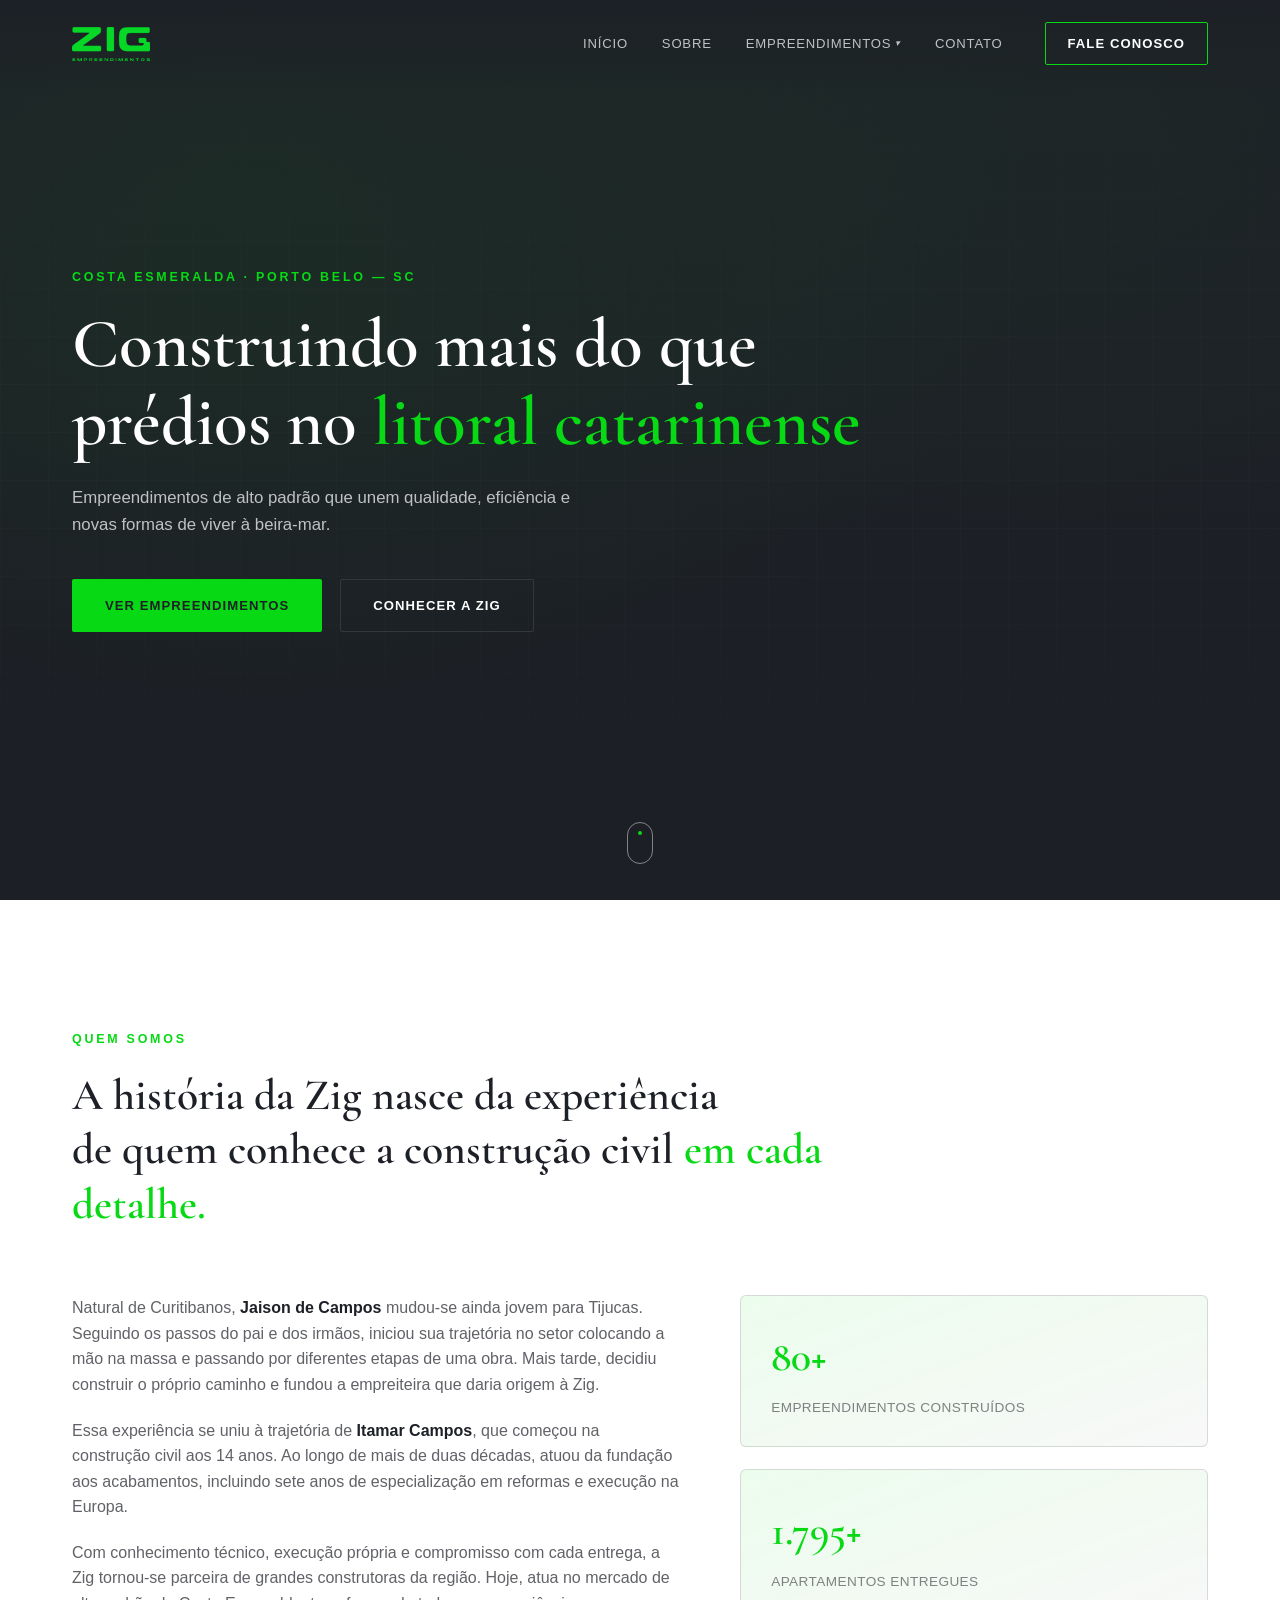
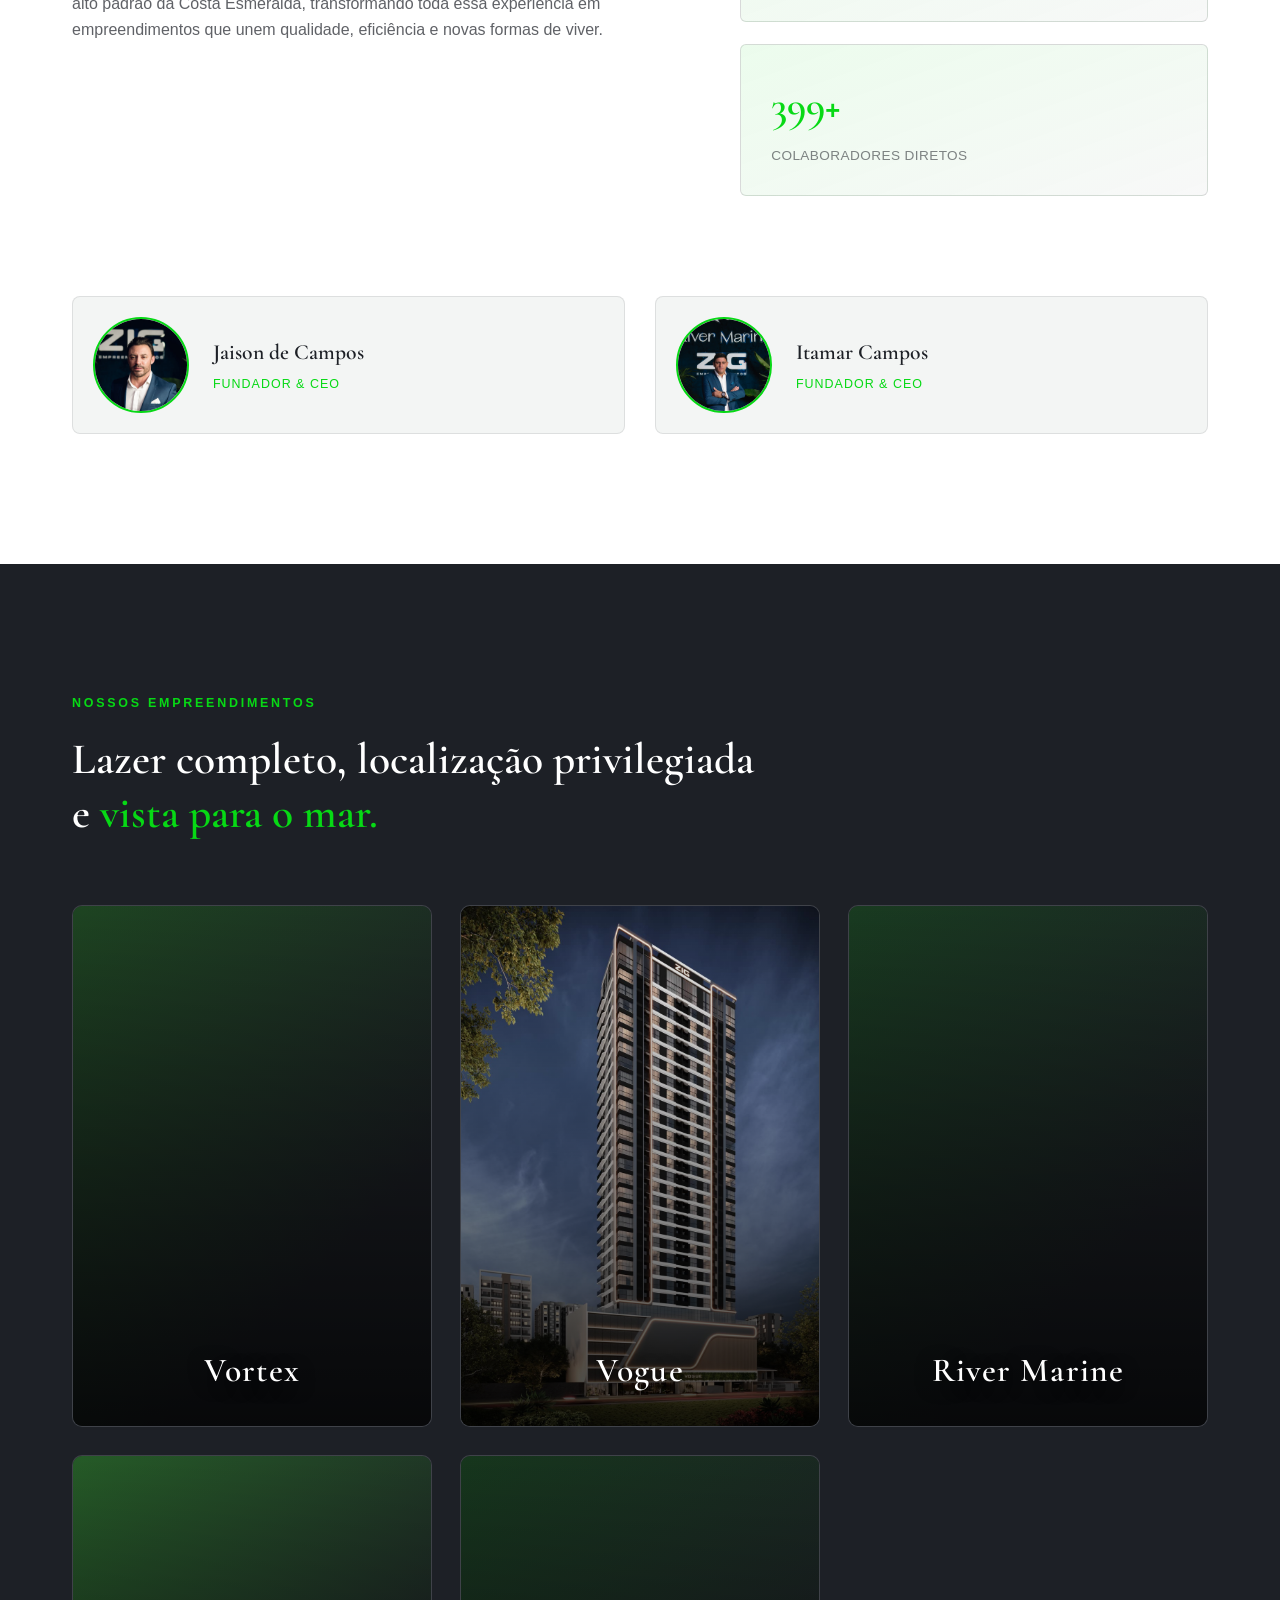
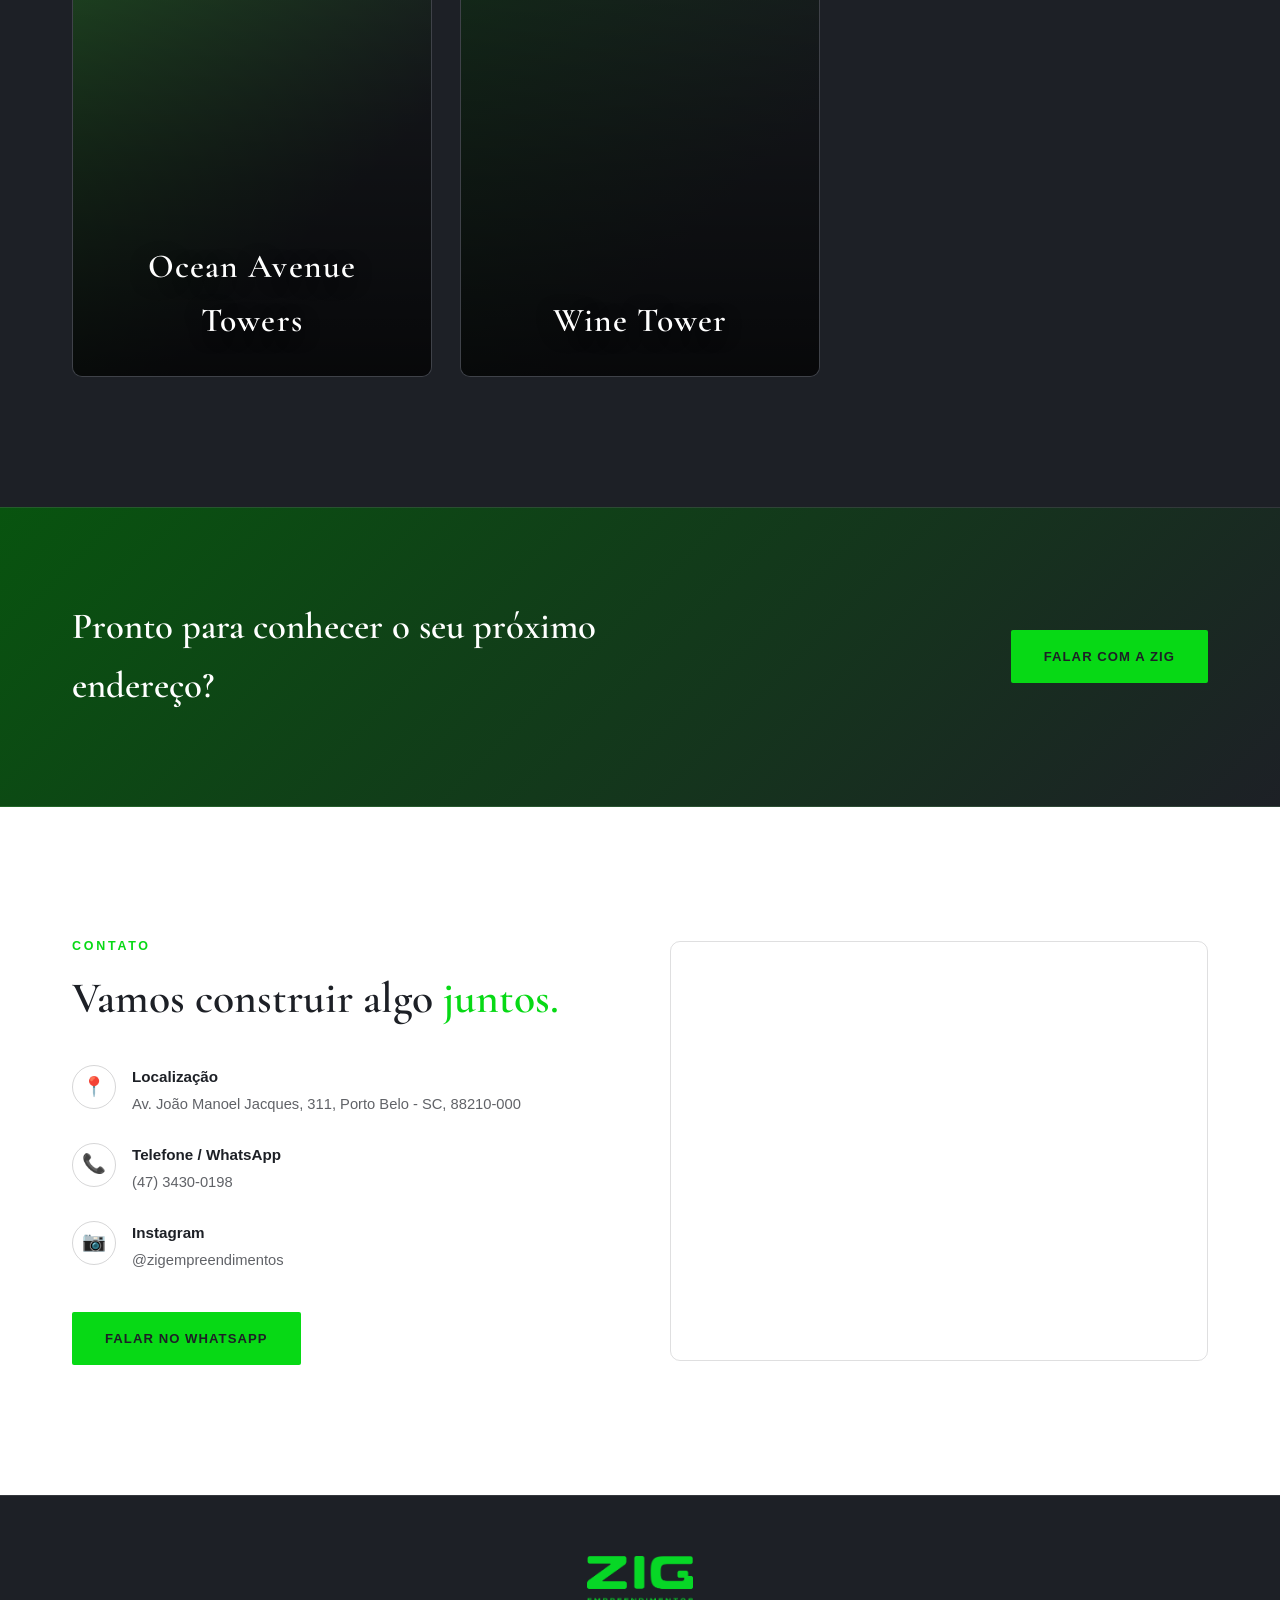
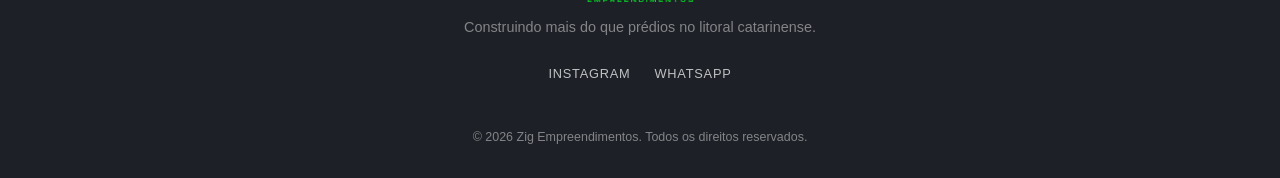
==== commit 90befd9e: "Vogue empreendimento" ====
--- a/index.html
+++ b/index.html
@@ -206,7 +206,7 @@
         </li>
       </ul>
 
-      <a href="https://wa.me/554734300198" target="_blank" rel="noopener" class="btn btn-primary whatsapp-btn">
+      <a href="https://wa.me/554734300198" target="_blank" rel="noopener" class="btn btn-primary">
         Falar no WhatsApp
       </a>
     </div>
--- a/css/style.css
+++ b/css/style.css
@@ -572,7 +572,6 @@
 .cover-ocean-avenue-towers { background-image: url('../assets/empreendimentos/ocean-avenue-towers/fachada.jpg'); }
 .cover-wine-tower { background-image: url('../assets/empreendimentos/wine-tower/fachada.jpg'); }
 .ph-1 { background: linear-gradient(135deg, #1f4823, #1D2026 70%); }
-.ph-2 { background: linear-gradient(135deg, #235424, #1D2026 70%); }
 .ph-3 { background: linear-gradient(135deg, #1a3e22, #1D2026 70%); }
 .ph-4 { background: linear-gradient(135deg, #276029, #1D2026 70%); }
 .ph-5 { background: linear-gradient(135deg, #17391e, #1D2026 70%); }
@@ -626,7 +625,6 @@
 .contact-list p { color: var(--white-dim); font-size: 0.92rem; }
 .contact-list a:hover { color: var(--green); }
 
-.whatsapp-btn { }
 
 .contact-map {
   border-radius: 10px;
@@ -745,17 +743,17 @@
 /* ---- intro / specs ---- */
 .emp-intro-lead { max-width: 700px; margin: 0 auto 64px; text-align: center; }
 .emp-intro-lead p { margin-top: 18px; color: rgba(29,32,38,0.7); font-size: 1.05rem; letter-spacing: 0.04em; }
-.emp-intro-lead .emp-eyebrow { color: var(--emp-accent); }
-.emp-intro-title { font-size: 20px; text-transform: uppercase; letter-spacing: 0.06em; }
-.emp-intro-lead .emp-intro-title,
-.emp-intro-lead .emp-intro-title .text-green { color: var(--emp-accent-soft); }
 .emp-intro-lead .emp-eyebrow {
   position: relative;
+  color: var(--emp-accent);
   font-weight: 700;
   font-size: clamp(1.4rem, 2.6vw, 2rem);
   letter-spacing: 0.06em;
   padding-top: 28px;
 }
+.emp-intro-title { font-size: 20px; text-transform: uppercase; letter-spacing: 0.06em; }
+.emp-intro-lead .emp-intro-title,
+.emp-intro-lead .emp-intro-title .text-green { color: var(--emp-accent-soft); }
 .emp-intro-lead .emp-eyebrow::before {
   content: '';
   position: absolute;
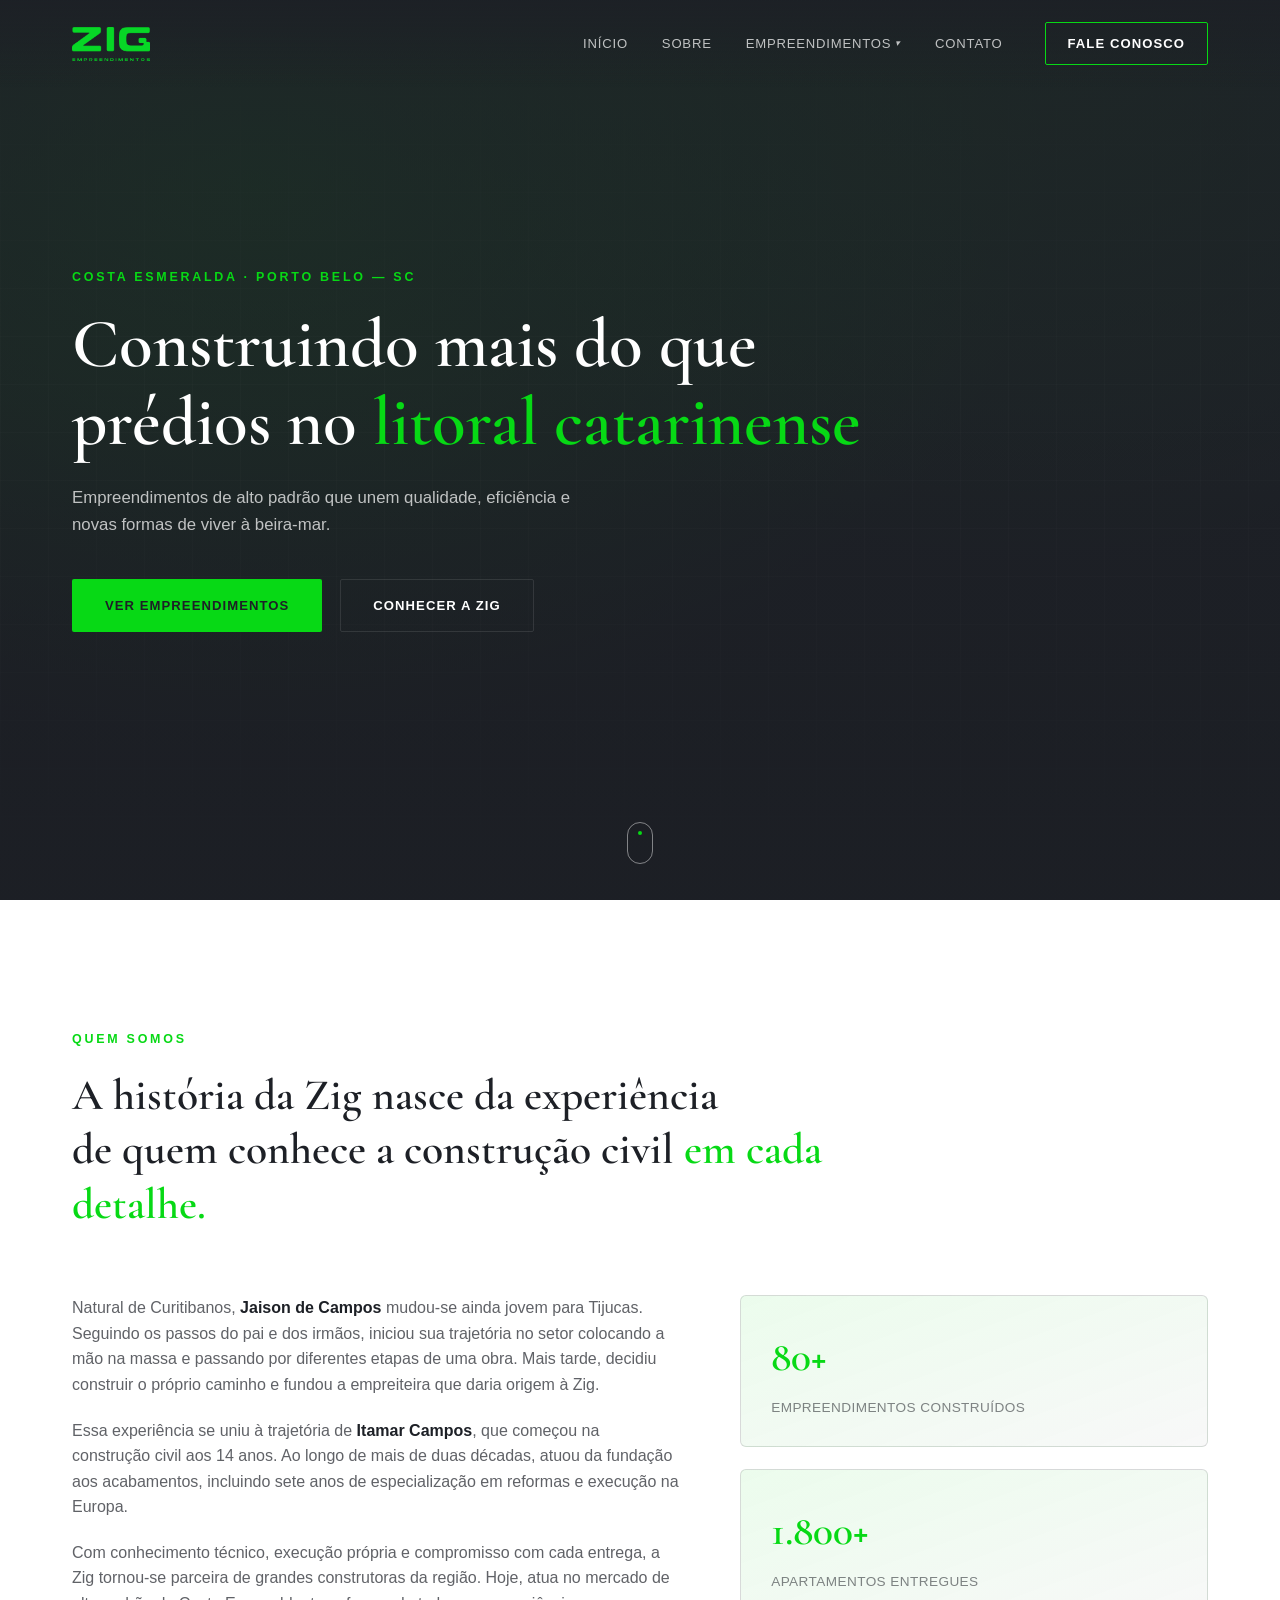
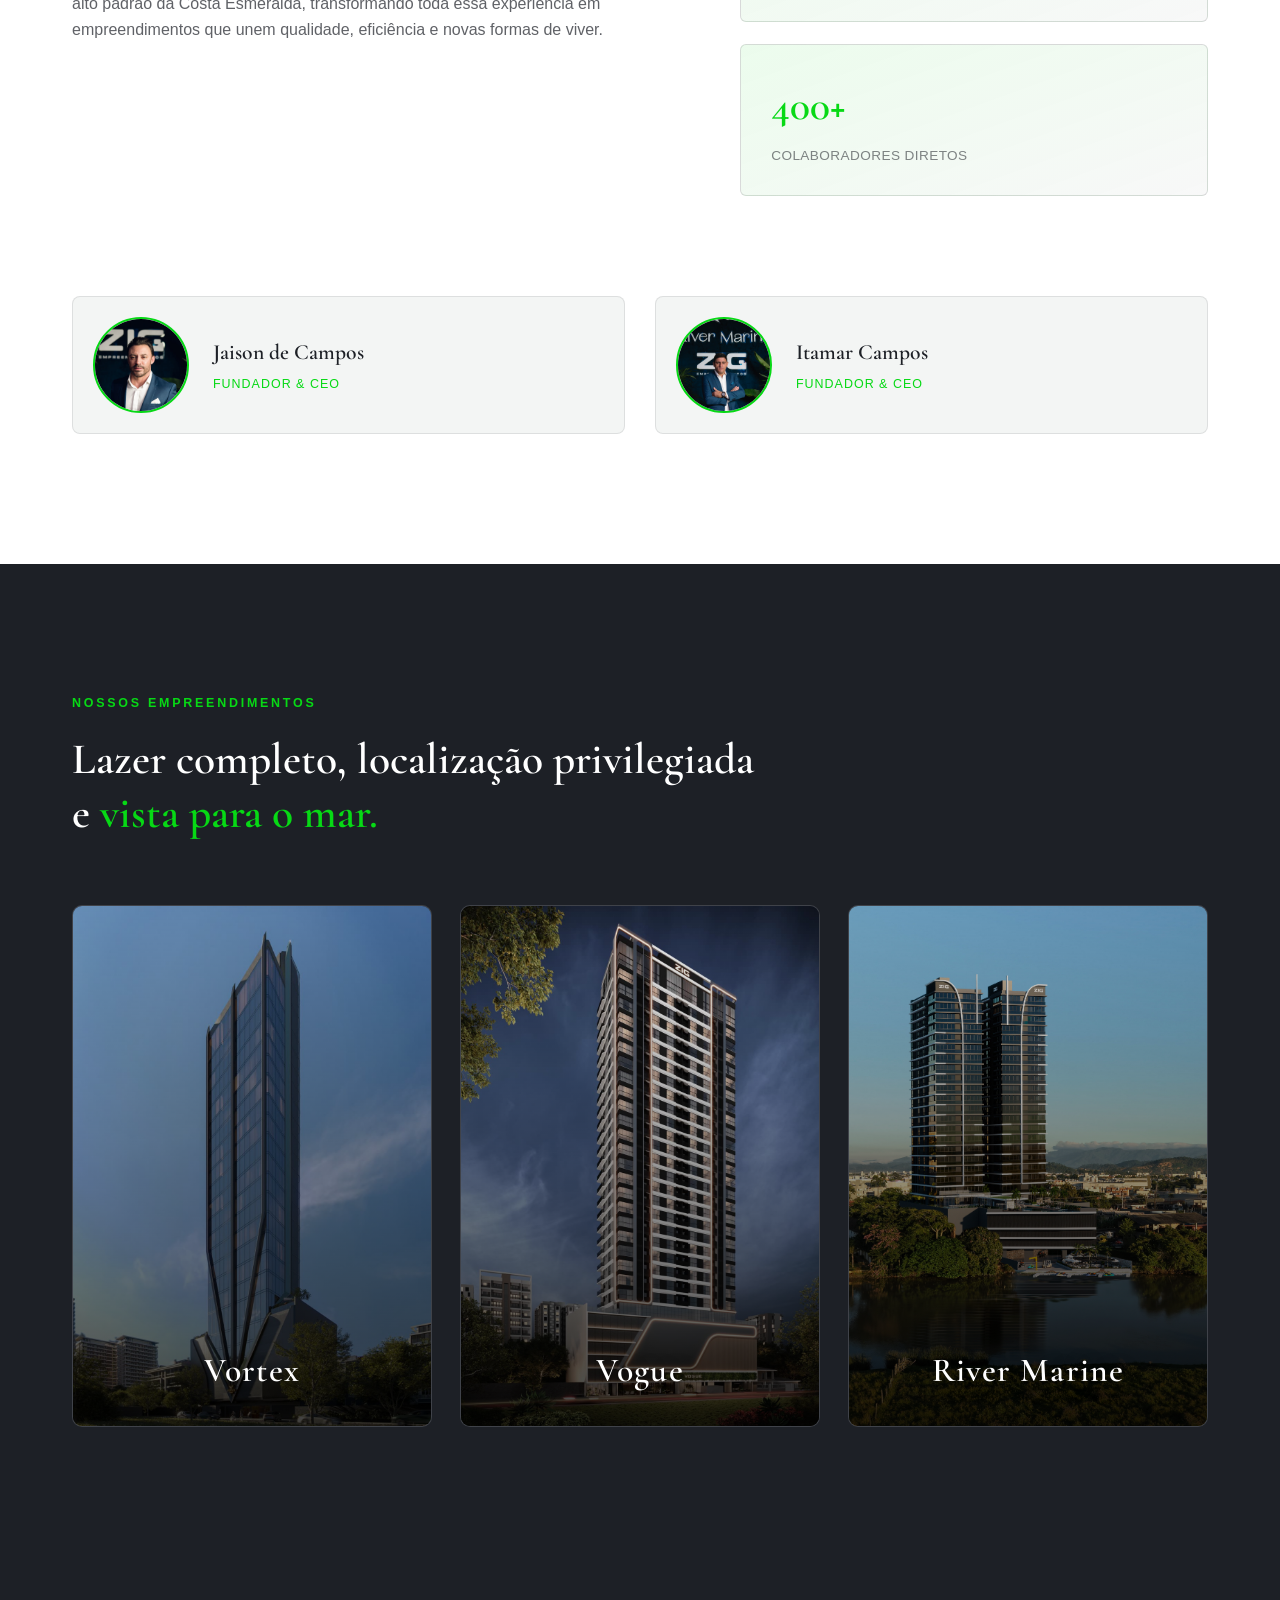
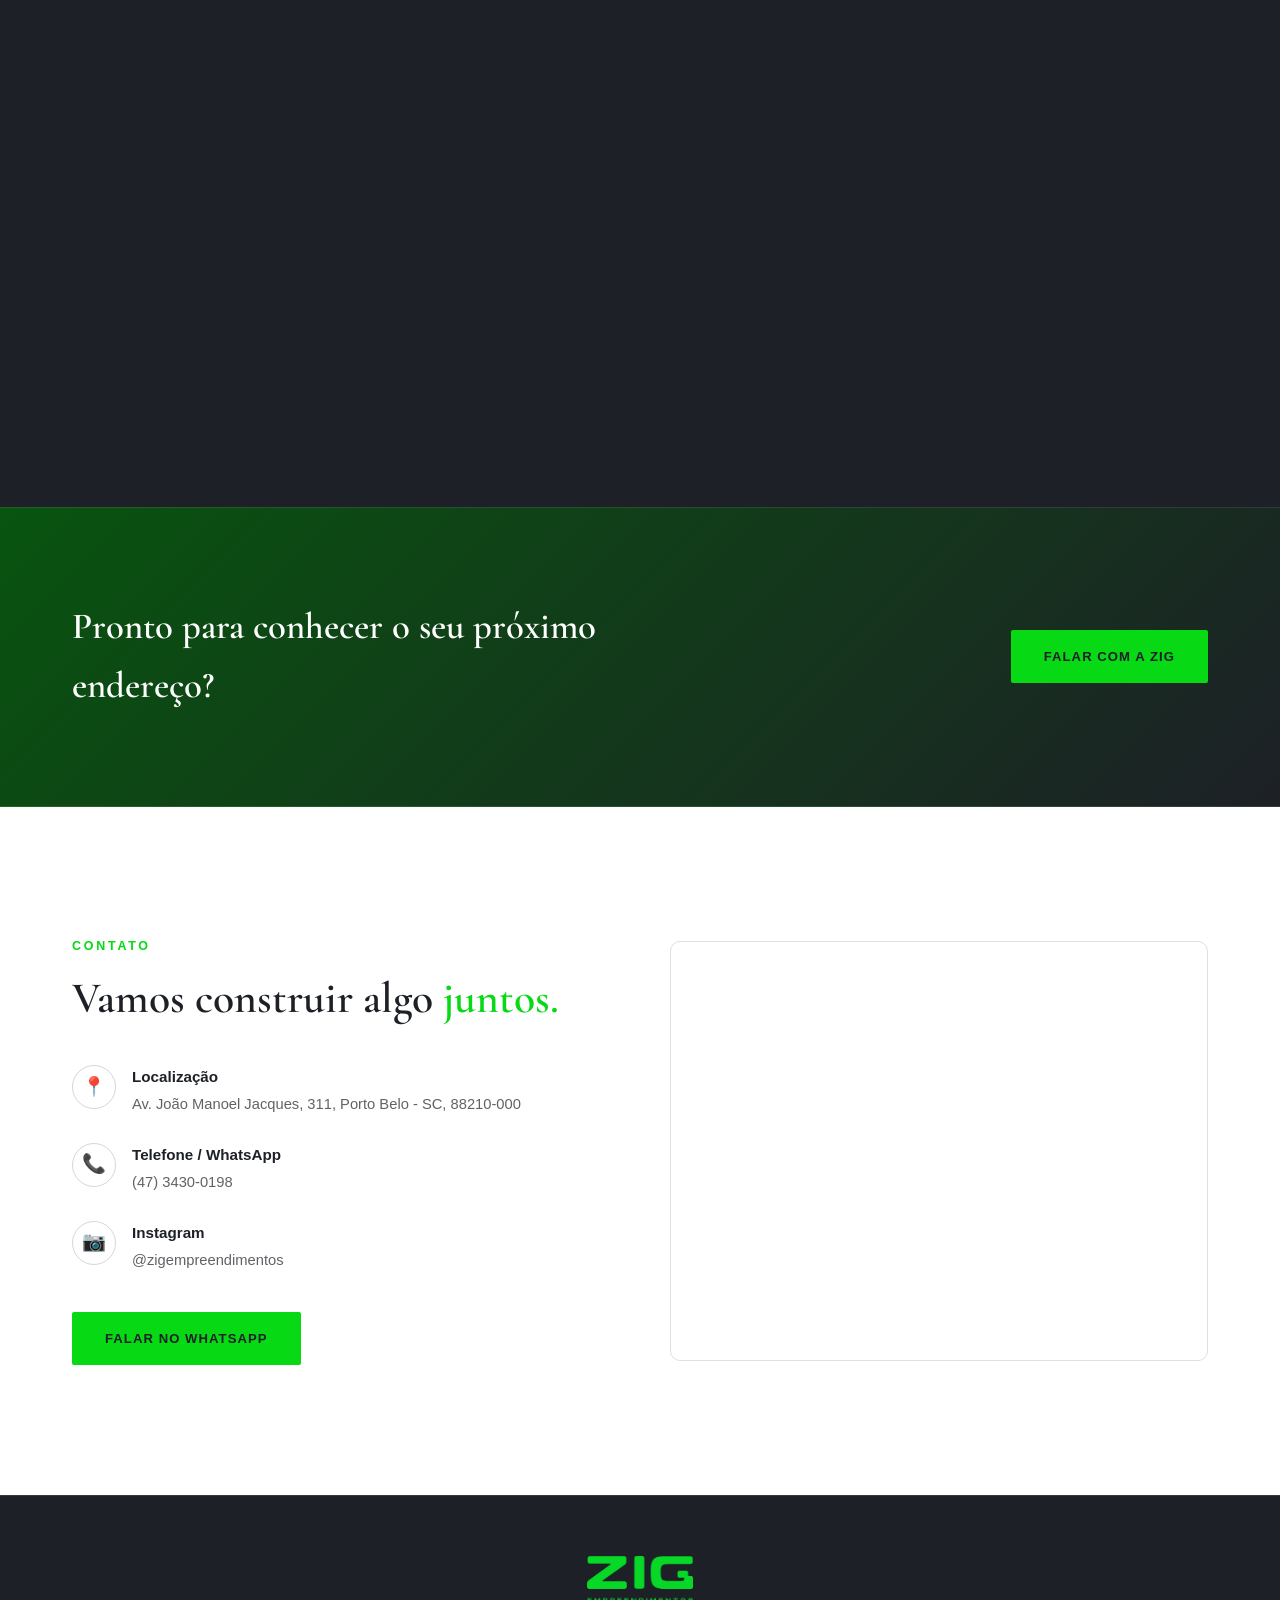
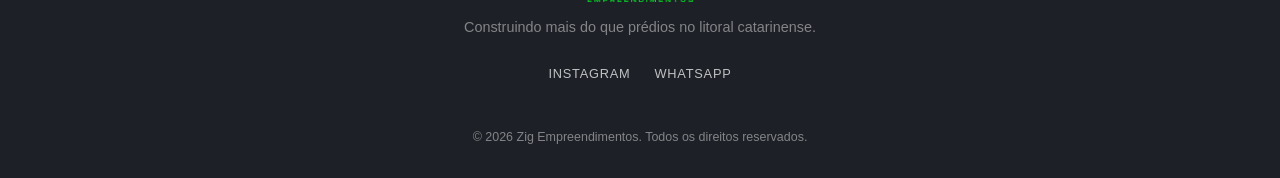
==== commit 88e822d9: "river marine" ====
--- a/index.html
+++ b/index.html
@@ -134,7 +134,7 @@
     <div class="enterprise-grid">
 
       <a href="empreendimentos/vortex.html" class="enterprise-card reveal" id="vortex">
-        <div class="enterprise-media ph-1">
+        <div class="enterprise-media cover-vortex">
           <span class="ph-tag">Vortex</span>
         </div>
       </a>
@@ -146,7 +146,7 @@
       </a>
 
       <a href="empreendimentos/river-marine.html" class="enterprise-card reveal" id="river-marine">
-        <div class="enterprise-media ph-3">
+        <div class="enterprise-media cover-river-marine">
           <span class="ph-tag">River Marine</span>
         </div>
       </a>
--- a/css/style.css
+++ b/css/style.css
@@ -741,6 +741,7 @@
 }
 
 /* ---- intro / specs ---- */
+.emp-intro { padding-top: 70px; }
 .emp-intro-lead { max-width: 700px; margin: 0 auto 64px; text-align: center; }
 .emp-intro-lead p { margin-top: 18px; color: rgba(29,32,38,0.7); font-size: 1.05rem; letter-spacing: 0.04em; }
 .emp-intro-lead .emp-eyebrow {
@@ -780,7 +781,7 @@
   gap: 40px;
 }
 .emp-specs-col h3 {
-  font-family: var(--font-display);
+  font-family: 'Quiche', 'Cormorant Garamond', Georgia, serif;
   font-size: 1.6rem;
   font-weight: 600;
   color: var(--black);
@@ -790,6 +791,7 @@
 }
 .emp-specs-col ul { display: grid; gap: 14px; }
 .emp-specs-col li {
+  font-family: 'Helvetica Now', 'Helvetica Neue', Helvetica, Arial, sans-serif;
   font-size: 0.92rem;
   color: rgba(29,32,38,0.72);
   line-height: 1.5;
@@ -802,36 +804,39 @@
   padding: 90px 0;
   background: var(--emp-highlight-bg);
 }
-.emp-highlight-head { text-align: left; max-width: 620px; margin: 0 0 50px; }
+.emp-highlight-head { text-align: left; max-width: 820px; margin: 0 0 50px; }
 .emp-highlight-head h2 {
   font-family: 'Montserrat', var(--font-body);
   font-weight: 600;
   font-size: clamp(1.3rem, 2.4vw, 1.7rem);
-  letter-spacing: 0.06em;
+  letter-spacing: 0.14em;
   text-transform: uppercase;
   color: var(--white);
   display: inline-block;
   padding-bottom: 16px;
   border-bottom: 1px solid rgba(255,255,255,0.4);
 }
-.emp-highlight-head p { margin-top: 16px; color: var(--white-dim); }
+.emp-highlight-head p {
+  margin-top: 16px;
+  color: var(--white-dim);
+  font-family: 'Montserrat', var(--font-body);
+}
 .emp-highlight-grid {
   display: grid;
-  grid-template-columns: 1fr 1fr;
+  grid-template-columns: 0.8fr 1.2fr;
   gap: 24px;
 }
 .emp-highlight-card {
   background: var(--emp-accent-soft);
-  border-radius: 16px;
   padding: 14px;
 }
 .emp-highlight-card img {
   display: block;
   width: 100%;
-  height: 360px;
+  height: 480px;
   object-fit: cover;
   border: 4px solid #fff;
-  border-radius: 8px;
+  border-radius: 0;
 }
 
 /* ---- section rule title (galeria / plantas) ---- */
@@ -931,6 +936,13 @@
   margin-bottom: 40px;
 }
 .plan-block:last-child { margin-bottom: 0; }
+.plans-row {
+  display: grid;
+  grid-template-columns: 1fr 1fr;
+  gap: 30px;
+  align-items: start;
+}
+.plans-row .plan-block { margin-bottom: 0; }
 .plan-block img {
   display: block;
   max-width: min(100%, 620px);
@@ -977,6 +989,7 @@
   .gallery-carousel { gap: 10px; }
   .gallery-side { width: 70px; }
   .gallery-arrow { width: 38px; height: 38px; font-size: 1.1rem; }
+  .plans-row { grid-template-columns: 1fr; }
 }
 
 /* ===== RESPONSIVE ===== */
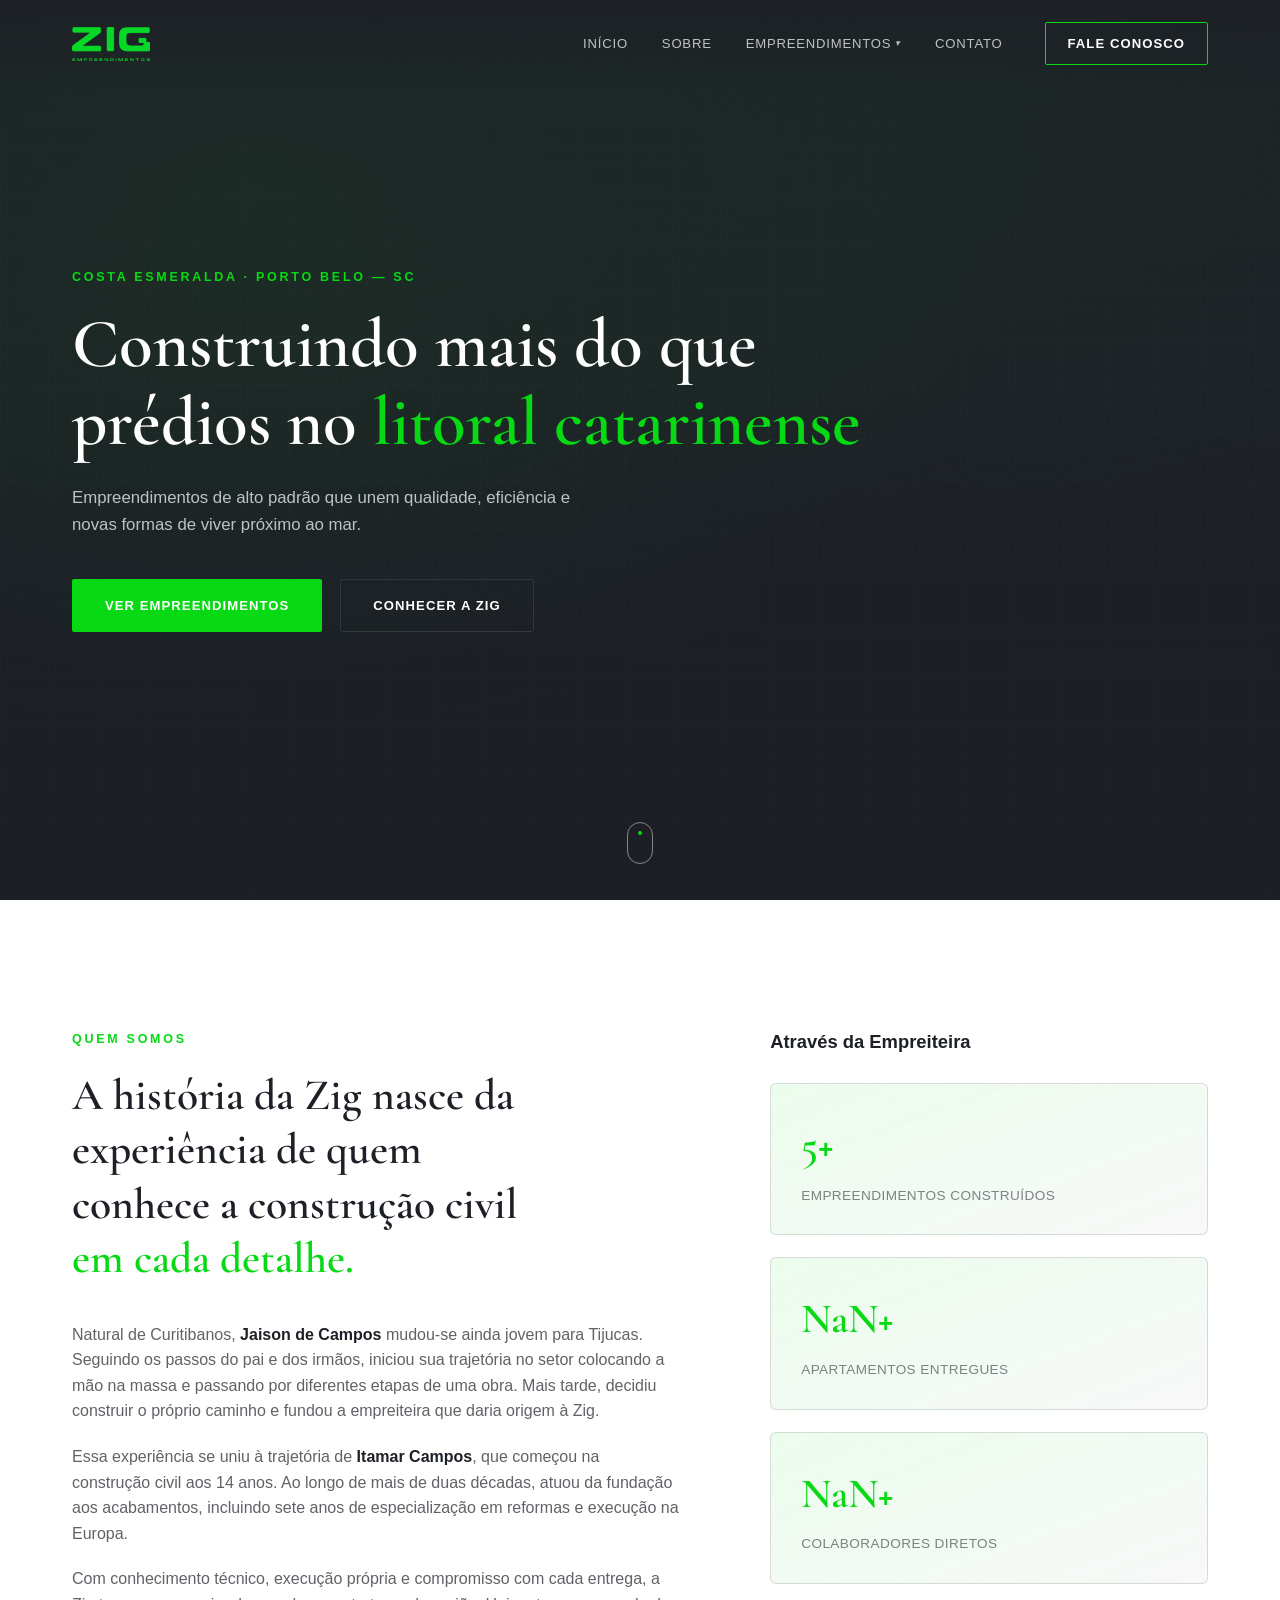
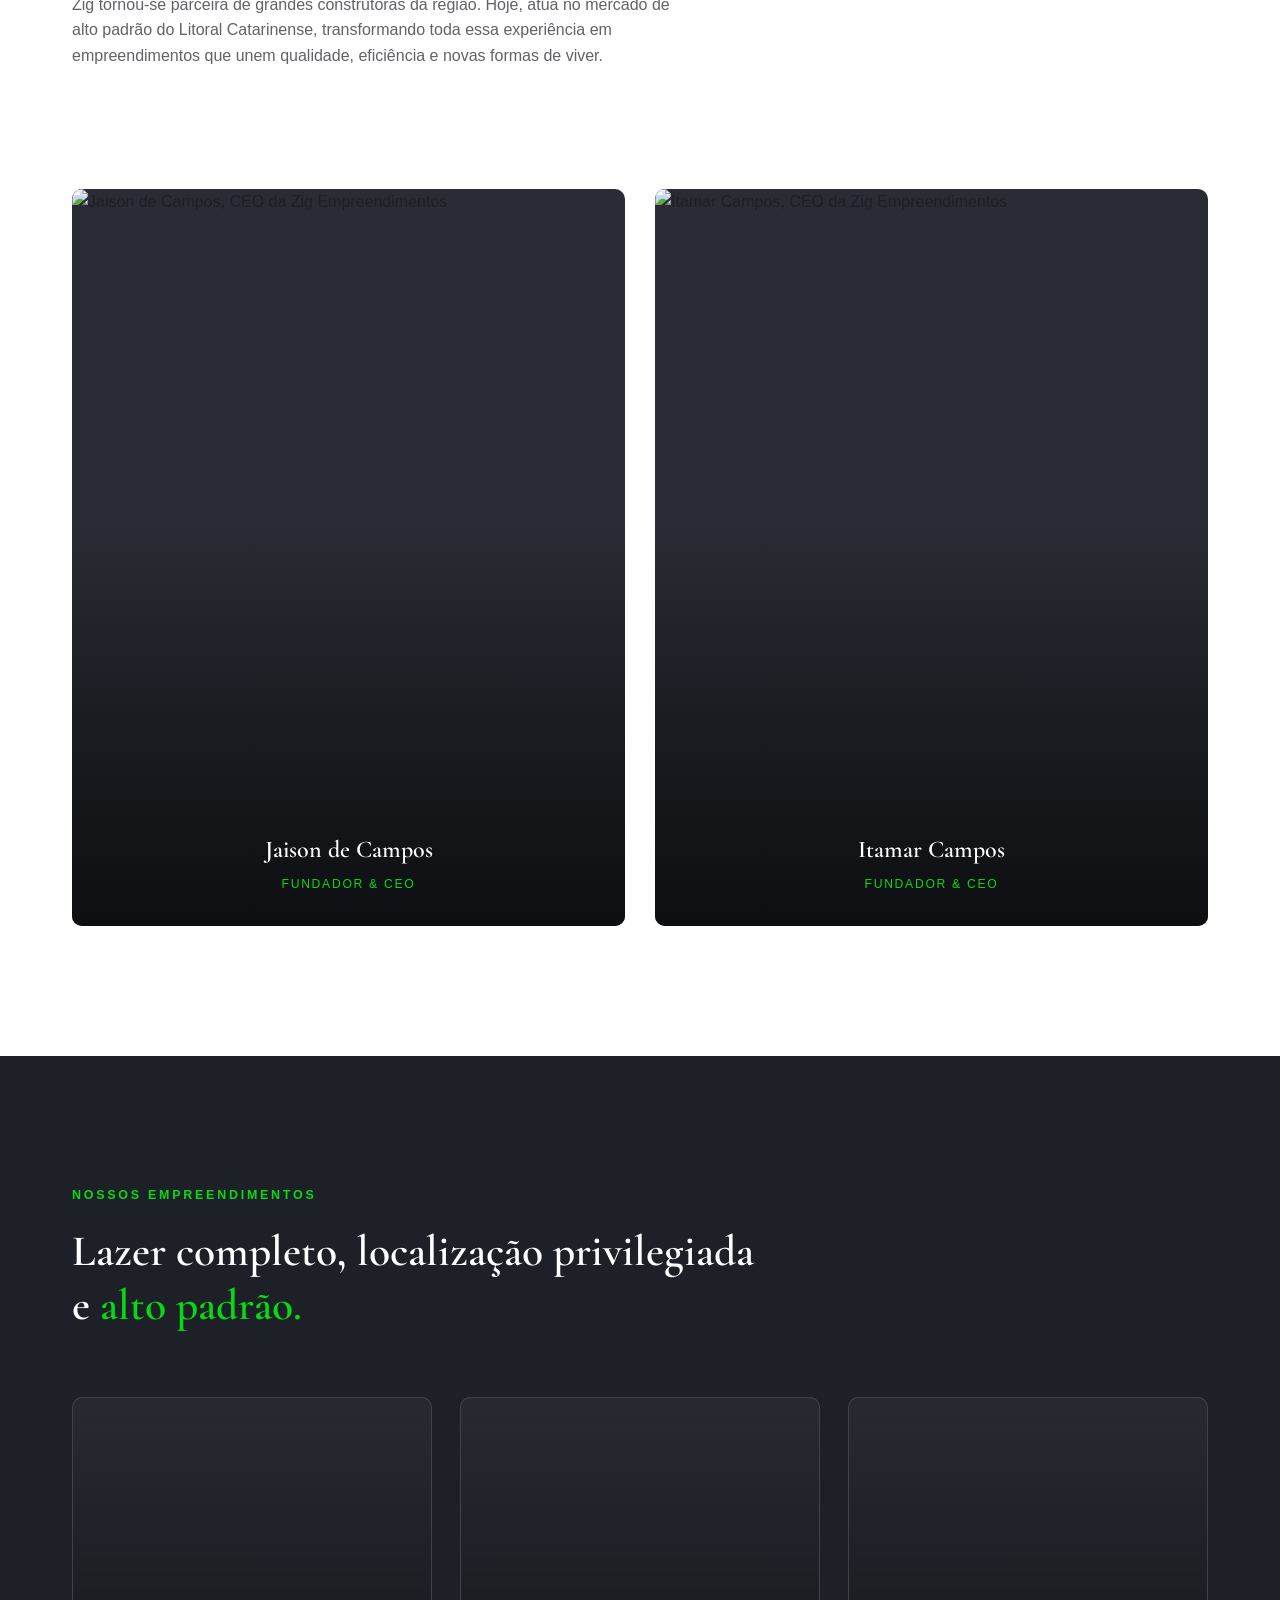
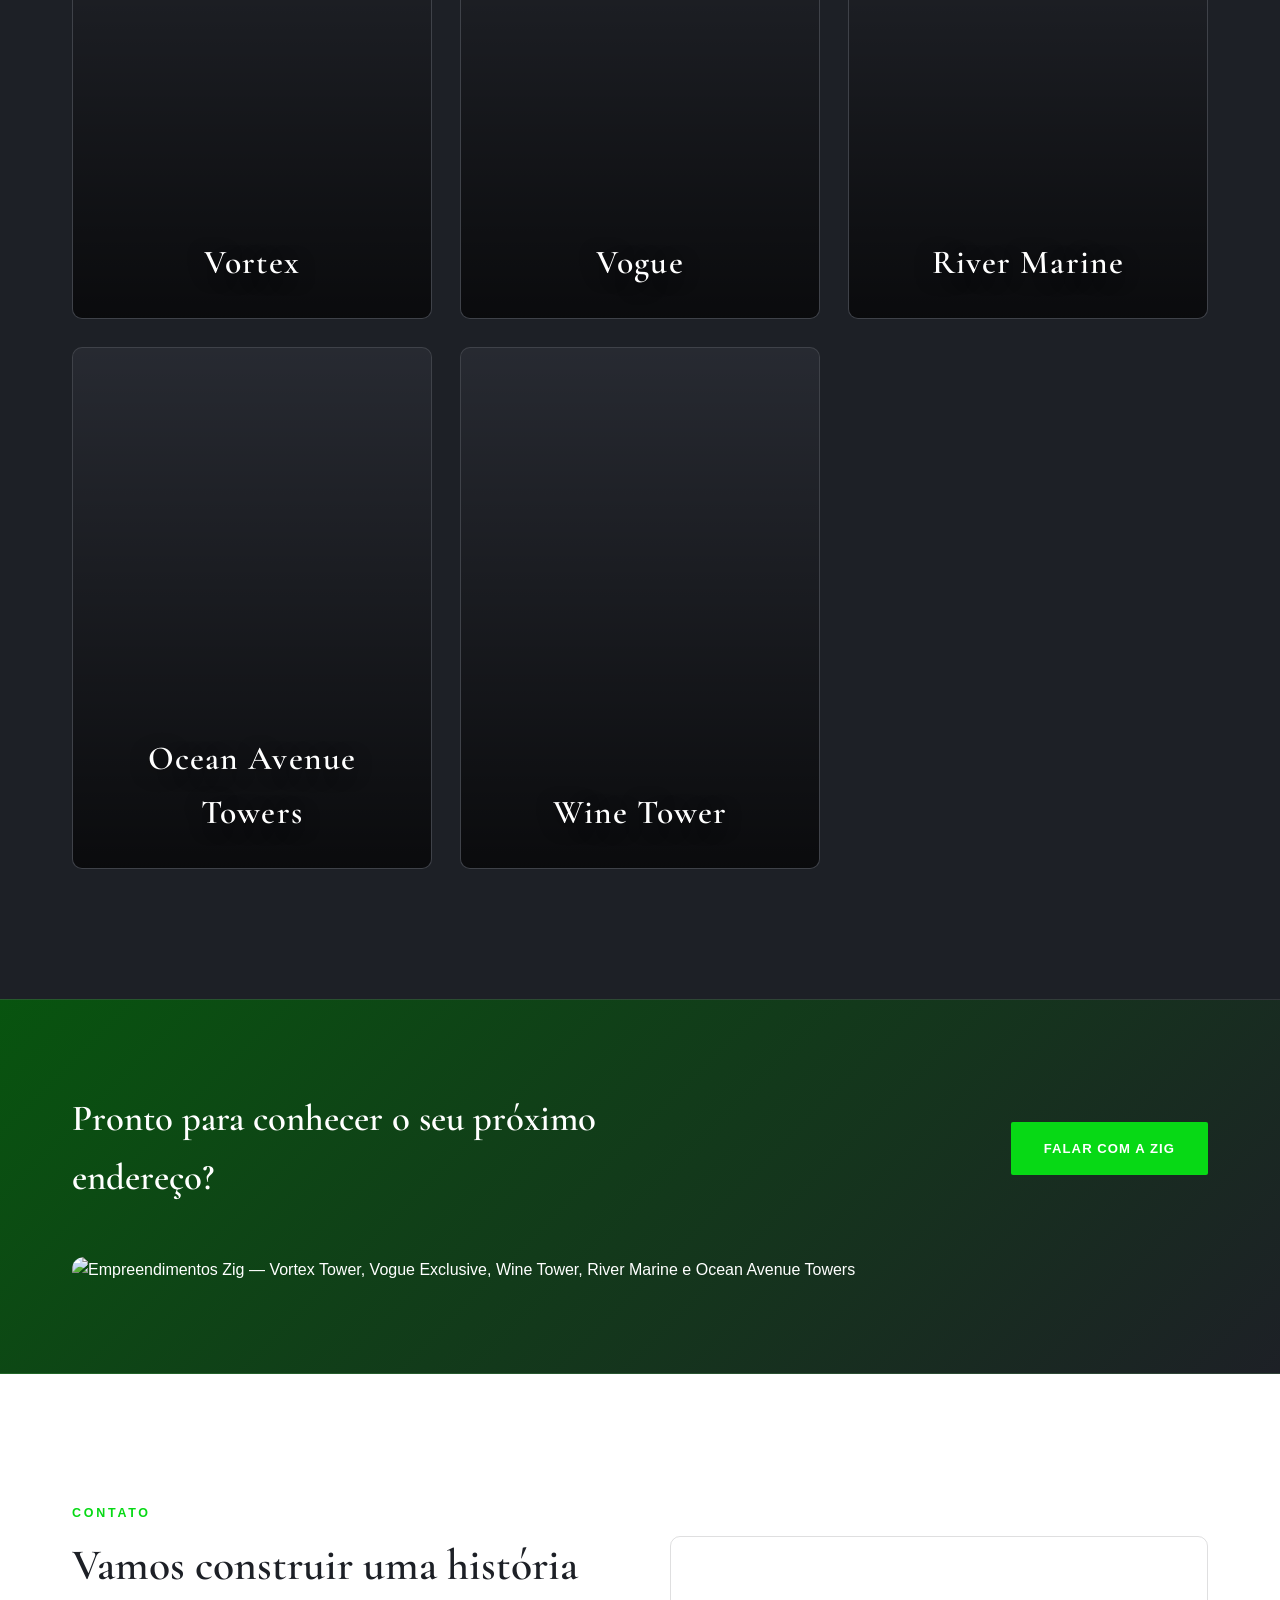
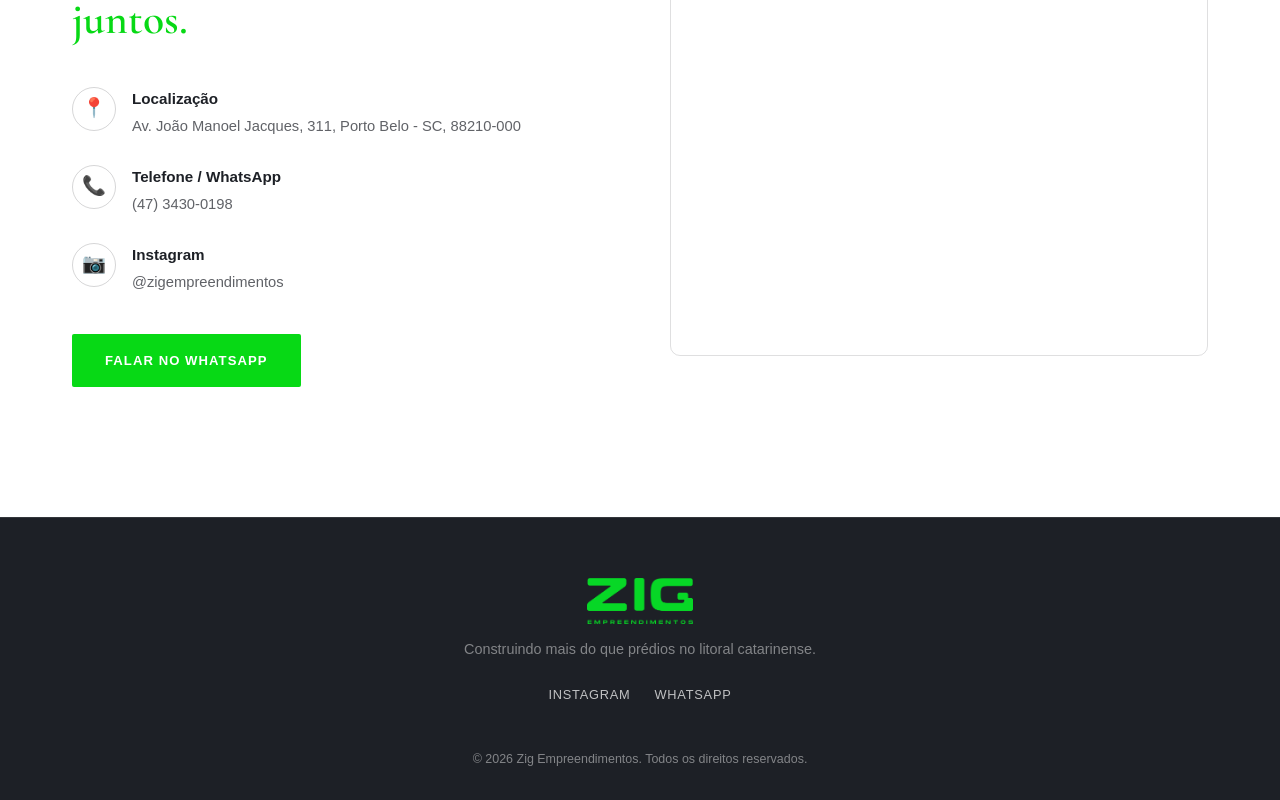
==== commit c607a53b: "initial commit: versao limpa sem arquivos pesados" ====
--- a/index.html
+++ b/index.html
@@ -10,6 +10,10 @@
 <link rel="preconnect" href="https://fonts.gstatic.com" crossorigin>
 <link href="https://fonts.googleapis.com/css2?family=Cormorant+Garamond:ital,wght@0,500;0,600;1,500&display=swap" rel="stylesheet">
 <link rel="stylesheet" href="css/style.css">
+<style>
+.btn-primary { color: #fff; }
+.btn-outline:hover { color: #fff; }
+</style>
 </head>
 <body>
 
@@ -56,7 +60,7 @@
   <div class="hero-content container">
     <p class="eyebrow reveal">Costa Esmeralda · Porto Belo — SC</p>
     <h1 class="hero-title reveal">Construindo mais do que<br> prédios no <span class="text-green">litoral catarinense</span></h1>
-    <p class="hero-sub reveal">Empreendimentos de alto padrão que unem qualidade, eficiência e novas formas de viver à beira-mar.</p>
+    <p class="hero-sub reveal">Empreendimentos de alto padrão que unem qualidade, eficiência e novas formas de viver próximo ao mar.</p>
     <div class="hero-actions reveal">
       <a href="#empreendimentos" class="btn btn-primary">Ver empreendimentos</a>
       <a href="#sobre" class="btn btn-ghost">Conhecer a Zig</a>
@@ -71,29 +75,32 @@
 <!-- SOBRE -->
 <section class="about section-light" id="sobre">
   <div class="container">
-    <div class="section-head">
-      <p class="eyebrow reveal">Quem somos</p>
-      <h2 class="section-title reveal">A história da Zig nasce da experiência<br> de quem conhece a construção civil <span class="text-green">em cada detalhe.</span></h2>
-    </div>
-
     <div class="about-grid">
-      <div class="about-text reveal">
-        <p>Natural de Curitibanos, <strong>Jaison de Campos</strong> mudou-se ainda jovem para Tijucas. Seguindo os passos do pai e dos irmãos, iniciou sua trajetória no setor colocando a mão na massa e passando por diferentes etapas de uma obra. Mais tarde, decidiu construir o próprio caminho e fundou a empreiteira que daria origem à Zig.</p>
-        <p>Essa experiência se uniu à trajetória de <strong>Itamar Campos</strong>, que começou na construção civil aos 14 anos. Ao longo de mais de duas décadas, atuou da fundação aos acabamentos, incluindo sete anos de especialização em reformas e execução na Europa.</p>
-        <p>Com conhecimento técnico, execução própria e compromisso com cada entrega, a Zig tornou-se parceira de grandes construtoras da região. Hoje, atua no mercado de alto padrão da Costa Esmeralda, transformando toda essa experiência em empreendimentos que unem qualidade, eficiência e novas formas de viver.</p>
+      <div class="about-left">
+        <div class="section-head about-head reveal">
+          <p class="eyebrow reveal">Quem somos</p>
+          <h2 class="section-title reveal">A história da Zig nasce da experiência de quem conhece a construção civil <span class="text-green">em cada detalhe.</span></h2>
+        </div>
+
+        <div class="about-text reveal">
+          <p>Natural de Curitibanos, <strong>Jaison de Campos</strong> mudou-se ainda jovem para Tijucas. Seguindo os passos do pai e dos irmãos, iniciou sua trajetória no setor colocando a mão na massa e passando por diferentes etapas de uma obra. Mais tarde, decidiu construir o próprio caminho e fundou a empreiteira que daria origem à Zig.</p>
+          <p>Essa experiência se uniu à trajetória de <strong>Itamar Campos</strong>, que começou na construção civil aos 14 anos. Ao longo de mais de duas décadas, atuou da fundação aos acabamentos, incluindo sete anos de especialização em reformas e execução na Europa.</p>
+          <p>Com conhecimento técnico, execução própria e compromisso com cada entrega, a Zig tornou-se parceira de grandes construtoras da região. Hoje, atua no mercado de alto padrão do Litoral Catarinense, transformando toda essa experiência em empreendimentos que unem qualidade, eficiência e novas formas de viver.</p>
+        </div>
       </div>
 
       <div class="about-stats reveal">
+        <p class="section-title about-stats-label">Através da Empreiteira</p>
         <div class="stat-card">
-          <span class="stat-number" data-count="80">0</span><span class="stat-plus">+</span>
+          <span class="stat-number" data-count="5">0</span><span class="stat-plus">+</span>
           <p>Empreendimentos construídos</p>
         </div>
         <div class="stat-card">
-          <span class="stat-number" data-count="1800">0</span><span class="stat-plus">+</span>
+          <span class="stat-number" data-count="X">0</span><span class="stat-plus">+</span>
           <p>Apartamentos entregues</p>
         </div>
         <div class="stat-card">
-          <span class="stat-number" data-count="400">0</span><span class="stat-plus">+</span>
+          <span class="stat-number" data-count="X">0</span><span class="stat-plus">+</span>
           <p>Colaboradores diretos</p>
         </div>
       </div>
@@ -103,7 +110,7 @@
     <div class="founders">
       <div class="founder-card reveal">
         <div class="founder-photo">
-          <img src="assets/ceos/jaison.jpg" alt="Jaison de Campos, CEO da Zig Empreendimentos">
+          <img src="https://pub-1e4fd426432e475ba497fec8ce213aea.r2.dev/ceo/jaison.jpg" alt="Jaison de Campos, CEO da Zig Empreendimentos">
         </div>
         <div class="founder-info">
           <h3>Jaison de Campos</h3>
@@ -112,7 +119,7 @@
       </div>
       <div class="founder-card reveal">
         <div class="founder-photo">
-          <img src="assets/ceos/itamar.jpg" alt="Itamar Campos, CEO da Zig Empreendimentos">
+          <img src="https://pub-1e4fd426432e475ba497fec8ce213aea.r2.dev/ceo/itamar.jpg" alt="Itamar Campos, CEO da Zig Empreendimentos">
         </div>
         <div class="founder-info">
           <h3>Itamar Campos</h3>
@@ -128,37 +135,37 @@
   <div class="container">
     <div class="section-head">
       <p class="eyebrow reveal">Nossos empreendimentos</p>
-      <h2 class="section-title reveal">Lazer completo, localização privilegiada<br> e <span class="text-green">vista para o mar.</span></h2>
+      <h2 class="section-title reveal">Lazer completo, localização privilegiada<br> e <span class="text-green">alto padrão.</span></h2>
     </div>
 
     <div class="enterprise-grid">
 
-      <a href="empreendimentos/vortex.html" class="enterprise-card reveal" id="vortex">
+      <a href="empreendimentos/vortex.html" class="enterprise-card reveal" id="vortex" target="_blank">
         <div class="enterprise-media cover-vortex">
           <span class="ph-tag">Vortex</span>
         </div>
       </a>
 
-      <a href="empreendimentos/vogue.html" class="enterprise-card reveal" id="vogue">
+      <a href="empreendimentos/vogue.html" class="enterprise-card reveal" id="vogue" target="_blank">
         <div class="enterprise-media cover-vogue">
           <span class="ph-tag">Vogue</span>
         </div>
       </a>
 
-      <a href="empreendimentos/river-marine.html" class="enterprise-card reveal" id="river-marine">
+      <a href="empreendimentos/river-marine.html" target="_blank"  class="enterprise-card reveal" id="river-marine">
         <div class="enterprise-media cover-river-marine">
           <span class="ph-tag">River Marine</span>
         </div>
       </a>
 
-      <a href="empreendimentos/ocean-avenue-towers.html" class="enterprise-card reveal" id="ocean-avenue-towers">
-        <div class="enterprise-media ph-4">
+      <a href="empreendimentos/ocean-avenue-towers.html" target="_blank" class="enterprise-card reveal" id="ocean-avenue-towers">
+        <div class="enterprise-media cover-ocean-avenue-towers">
           <span class="ph-tag">Ocean Avenue Towers</span>
         </div>
       </a>
 
-      <a href="empreendimentos/wine-tower.html" class="enterprise-card reveal" id="wine-tower">
-        <div class="enterprise-media ph-5">
+      <a href="empreendimentos/wine-tower.html" target="_blank" class="enterprise-card reveal" id="wine-tower">
+        <div class="enterprise-media cover-wine-tower">
           <span class="ph-tag">Wine Tower</span>
         </div>
       </a>
@@ -169,9 +176,14 @@
 
 <!-- CTA FAIXA -->
 <section class="cta-strip">
-  <div class="container cta-strip-inner reveal">
-    <h2>Pronto para conhecer o seu próximo endereço?</h2>
-    <a href="https://wa.me/554734300198" target="_blank" rel="noopener" class="btn btn-primary">Falar com a Zig</a>
+  <div class="container">
+    <div class="cta-strip-inner reveal">
+      <h2>Pronto para conhecer o seu próximo endereço?</h2>
+      <a href="https://wa.me/554734300198" target="_blank" rel="noopener" class="btn btn-primary">Falar com a Zig</a>
+    </div>
+    <div class="cta-strip-image reveal">
+      <img src="https://pub-1e4fd426432e475ba497fec8ce213aea.r2.dev/empreendimentos.jpg" alt="Empreendimentos Zig — Vortex Tower, Vogue Exclusive, Wine Tower, River Marine e Ocean Avenue Towers">
+    </div>
   </div>
 </section>
 
@@ -180,7 +192,7 @@
   <div class="container contact-grid">
     <div class="contact-info reveal">
       <p class="eyebrow">Contato</p>
-      <h2 class="section-title">Vamos construir algo <span class="text-green">juntos.</span></h2>
+      <h2 class="section-title">Vamos construir uma história <span class="text-green">juntos.</span></h2>
 
       <ul class="contact-list">
         <li>
--- a/css/style.css
+++ b/css/style.css
@@ -405,7 +405,6 @@
 }
 .section-light .section-title,
 .section-light .about-text strong,
-.section-light .founder-info h3,
 .section-light .contact-list strong {
   color: var(--black);
 }
@@ -419,10 +418,6 @@
 .section-light .stat-card {
   border-color: rgba(29, 32, 38, 0.14);
   background: linear-gradient(160deg, rgba(7,217,21,0.08), rgba(29,32,38,0.03));
-}
-.section-light .founder-card {
-  background: #F3F5F4;
-  border-color: rgba(29, 32, 38, 0.1);
 }
 .section-light .contact-icon {
   border-color: rgba(29, 32, 38, 0.18);
@@ -439,6 +434,10 @@
   gap: 60px;
   align-items: start;
 }
+.about-head { max-width: 480px; margin-bottom: 36px; }
+@media (min-width: 1025px) {
+  .about-stats { margin-left: 30px; }
+}
 .about-text p {
   color: var(--white-dim);
   margin-bottom: 20px;
@@ -449,6 +448,13 @@
 .about-stats {
   display: grid;
   gap: 22px;
+}
+.about-stats-label {
+  grid-column: 1 / -1;
+  margin-bottom: 8px;
+  font-family: var(--font-body);
+  font-weight: 600;
+  font-size: 1.15rem;
 }
 .stat-card {
   border: 1px solid var(--border);
@@ -480,39 +486,52 @@
   gap: 30px;
 }
 .founder-card {
-  display: flex;
-  align-items: center;
-  gap: 24px;
+  position: relative;
+  aspect-ratio: 3 / 4;
+  border-radius: 10px;
+  overflow: hidden;
   background: var(--black-alt);
-  border: 1px solid var(--border);
-  border-radius: 8px;
-  padding: 20px;
   transition: var(--transition);
 }
-.founder-card:hover { border-color: var(--green); }
 .founder-photo {
-  width: 96px;
-  height: 96px;
-  border-radius: 50%;
-  overflow: hidden;
-  flex-shrink: 0;
-  border: 2px solid var(--green);
+  position: absolute;
+  inset: 0;
 }
 .founder-photo img {
   width: 100%;
   height: 100%;
   object-fit: cover;
   object-position: center 15%;
+  transition: transform 0.8s ease;
+}
+.founder-card:hover .founder-photo img { transform: scale(1.05); }
+.founder-card::after {
+  content: '';
+  position: absolute;
+  inset: 0;
+  background: linear-gradient(180deg, transparent 45%, rgba(10, 12, 14, 0.55) 75%, rgba(10, 12, 14, 0.92) 100%);
+  pointer-events: none;
+}
+.founder-info {
+  position: absolute;
+  left: 0;
+  right: 0;
+  bottom: 0;
+  z-index: 2;
+  padding: 30px 28px;
+  text-align: center;
 }
 .founder-info h3 {
   font-family: var(--font-display);
-  font-size: 1.35rem;
+  font-size: 1.5rem;
   font-weight: 600;
   color: var(--white);
 }
 .founder-info span {
-  font-size: 0.78rem;
-  letter-spacing: 0.08em;
+  display: inline-block;
+  margin-top: 6px;
+  font-size: 0.76rem;
+  letter-spacing: 0.14em;
   text-transform: uppercase;
   color: var(--green);
 }
@@ -566,11 +585,11 @@
   color: var(--white);
   text-shadow: 0 4px 18px rgba(0,0,0,0.55);
 }
-.cover-vogue { background-image: url('../assets/empreendimentos/vogue/fachada.jpg'); }
-.cover-vortex { background-image: url('../assets/empreendimentos/vortex/fachada.jpg'); }
-.cover-river-marine { background-image: url('../assets/empreendimentos/river-marine/fachada.jpg'); }
-.cover-ocean-avenue-towers { background-image: url('../assets/empreendimentos/ocean-avenue-towers/fachada.jpg'); }
-.cover-wine-tower { background-image: url('../assets/empreendimentos/wine-tower/fachada.jpg'); }
+.cover-vogue { background-image: url('https://pub-1e4fd426432e475ba497fec8ce213aea.r2.dev/vogue/fachada.jpg'); }
+.cover-vortex { background-image: url('https://pub-1e4fd426432e475ba497fec8ce213aea.r2.dev/vortex/fachada.jpg'); }
+.cover-river-marine { background-image: url('https://pub-1e4fd426432e475ba497fec8ce213aea.r2.dev/river-marine/fachada.jpg'); }
+.cover-ocean-avenue-towers { background-image: url('https://pub-1e4fd426432e475ba497fec8ce213aea.r2.dev/ocean-tower/fachada.jpg'); }
+.cover-wine-tower { background-image: url('https://pub-1e4fd426432e475ba497fec8ce213aea.r2.dev/wine-tower/fachada.jpg'); }
 .ph-1 { background: linear-gradient(135deg, #1f4823, #1D2026 70%); }
 .ph-3 { background: linear-gradient(135deg, #1a3e22, #1D2026 70%); }
 .ph-4 { background: linear-gradient(135deg, #276029, #1D2026 70%); }
@@ -596,6 +615,16 @@
   font-weight: 600;
   color: var(--white);
   max-width: 560px;
+}
+.cta-strip-image {
+  margin-top: 50px;
+  border-radius: 12px;
+  overflow: hidden;
+}
+.cta-strip-image img {
+  display: block;
+  width: 100%;
+  height: auto;
 }
 
 /* ===== CONTACT ===== */
@@ -699,7 +728,8 @@
   height: 88vh;
   min-height: 560px;
   display: flex;
-  align-items: flex-end;
+  align-items: center;
+  justify-content: center;
   overflow: hidden;
 }
 .emp-hero-media { position: absolute; inset: 0; z-index: 0; }
@@ -710,21 +740,29 @@
   inset: 0;
   background: linear-gradient(180deg, rgba(29,32,38,0.62) 0%, rgba(29,32,38,0.62) 55%, rgba(29,32,38,0.96) 100%);
 }
+
+
+#subtitleadega {
+  margin-top: 20px;
+}
 .emp-hero-content {
   position: relative;
   z-index: 1;
   width: 100%;
-  padding-bottom: 90px;
+  display: flex;
+  flex-direction: column;
+  align-items: center;
   text-align: center;
 }
-.emp-hero-title { display: inline-block; }
+.emp-hero-title { display: block; margin: 0; }
 .emp-hero-logo {
   width: min(420px, 70vw);
   height: auto;
   filter: brightness(0) invert(1);
+  margin: 0 auto;
 }
 .emp-hero-tags {
-  margin-top: -45px;
+  margin-top: 18px;
   display: flex;
   justify-content: center;
   gap: 14px;
@@ -776,9 +814,50 @@
   background: #F5F5F5;
   border-radius: 12px;
   padding: 28px;
+}
+.emp-specs-toggle {
+  display: flex;
+  align-items: center;
+  justify-content: space-between;
+  width: 100%;
+  gap: 16px;
+  background: none;
+  border: none;
+  padding: 0;
+  cursor: pointer;
+  font-family: 'Quiche', 'Cormorant Garamond', Georgia, serif;
+  font-size: 1.4rem;
+  font-weight: 600;
+  color: var(--black);
+  text-align: left;
+}
+.emp-specs-toggle-icon {
+  width: 18px;
+  height: 18px;
+  flex-shrink: 0;
+  stroke: var(--black);
+  fill: none;
+  stroke-width: 2;
+  stroke-linecap: round;
+  stroke-linejoin: round;
+  transition: transform 0.3s ease;
+}
+.emp-specs-toggle[aria-expanded="true"] .emp-specs-toggle-icon { transform: rotate(180deg); }
+.emp-specs-text.is-open .emp-specs-toggle span { display: none; }
+.emp-specs-cols {
   display: grid;
   grid-template-columns: 1fr 1fr;
   gap: 40px;
+  max-height: 0;
+  margin-top: 0;
+  opacity: 0;
+  overflow: hidden;
+  transition: max-height 0.5s ease, opacity 0.4s ease, margin-top 0.4s ease;
+}
+.emp-specs-text.is-open .emp-specs-cols {
+  max-height: 2000px;
+  margin-top: 28px;
+  opacity: 1;
 }
 .emp-specs-col h3 {
   font-family: 'Quiche', 'Cormorant Garamond', Georgia, serif;
@@ -796,14 +875,26 @@
   color: rgba(29,32,38,0.72);
   line-height: 1.5;
 }
-.emp-specs-image { border-radius: 10px; overflow: hidden; min-height: 460px; }
+.emp-specs-image { border-radius: 0; overflow: hidden; min-height: 460px; }
 .emp-specs-image img { width: 100%; height: 100%; object-fit: cover; }
 
 /* ---- highlight band ---- */
 .emp-highlight {
+  position: relative;
   padding: 90px 0;
-  background: var(--emp-highlight-bg);
-}
+  background-color: var(--emp-highlight-bg);
+  background-image: var(--emp-highlight-image, none);
+  background-size: cover;
+  background-position: center;
+  background-repeat: no-repeat;
+}
+.emp-highlight--photo::before {
+  content: '';
+  position: absolute;
+  inset: 0;
+  background: rgba(8, 10, 12, 0.6);
+}
+.emp-highlight > .container { position: relative; z-index: 1; }
 .emp-highlight-head { text-align: left; max-width: 820px; margin: 0 0 50px; }
 .emp-highlight-head h2 {
   font-family: 'Montserrat', var(--font-body);
@@ -939,26 +1030,68 @@
 .plans-row {
   display: grid;
   grid-template-columns: 1fr 1fr;
-  gap: 30px;
+  gap: 10px;
   align-items: start;
 }
 .plans-row .plan-block { margin-bottom: 0; }
 .plan-block img {
   display: block;
-  max-width: min(100%, 620px);
+  max-width: min(80%, 400px);
   height: auto;
   margin: 0 auto;
-}
+  cursor: zoom-in;
+}
+
+.plan-lightbox {
+  position: fixed;
+  inset: 0;
+  z-index: 999;
+  display: flex;
+  align-items: center;
+  justify-content: center;
+  padding: 40px;
+  background: rgba(0, 0, 0, 0.92);
+  opacity: 0;
+  visibility: hidden;
+  transition: opacity 0.3s ease;
+}
+.plan-lightbox.is-open { opacity: 1; visibility: visible; }
+.plan-lightbox img {
+  max-width: 100%;
+  max-height: 100%;
+  object-fit: contain;
+  cursor: default;
+  box-shadow: 0 20px 60px rgba(0, 0, 0, 0.5);
+}
+.plan-lightbox-close {
+  position: absolute;
+  top: 24px;
+  right: 24px;
+  width: 44px;
+  height: 44px;
+  border-radius: 50%;
+  border: 1px solid rgba(255, 255, 255, 0.3);
+  background: rgba(255, 255, 255, 0.1);
+  color: #fff;
+  font-size: 1.6rem;
+  line-height: 1;
+  display: flex;
+  align-items: center;
+  justify-content: center;
+  cursor: pointer;
+  transition: background 0.2s ease;
+}
+.plan-lightbox-close:hover { background: rgba(255, 255, 255, 0.2); }
 .plan-label {
   display: block;
   text-align: center;
   margin-top: 28px;
   font-family: 'Montserrat', var(--font-body);
-  font-weight: 500;
-  font-size: 0.85rem;
+  font-weight: 700;
+  font-size: 1.05rem;
   letter-spacing: 0.22em;
   text-transform: uppercase;
-  color: #7D7D7D;
+  color: var(--black);
 }
 .plan-specs {
   display: flex;
@@ -972,18 +1105,54 @@
 .plan-specs strong {
   display: block;
   font-family: 'Montserrat', var(--font-body);
-  font-weight: 500;
-  font-size: 0.85rem;
+  font-weight: 700;
+  font-size: 1.05rem;
   letter-spacing: 0.22em;
   text-transform: uppercase;
-  color: #7D7D7D;
+  color: var(--black);
   margin-bottom: 8px;
 }
-.plan-specs span { font-size: 0.85rem; color: rgba(29,32,38,0.6); }
+.plan-specs span { font-size: 0.95rem; color: var(--black); }
+
+/* apartments plan with type labels beside the image */
+.plan-block--apartments { position: relative; }
+.plan-types {
+  position: absolute;
+  left: 0;
+  top: 0;
+  bottom: 0;
+  width: 190px;
+  display: flex;
+  flex-direction: column;
+  justify-content: center;
+  gap: 56px;
+}
+.plan-type strong {
+  display: block;
+  font-family: 'Montserrat', var(--font-body);
+  font-weight: 700;
+  font-size: 1.3rem;
+  letter-spacing: 0.04em;
+  text-transform: uppercase;
+  color: var(--black);
+  margin-bottom: 10px;
+}
+.plan-type span { font-size: 0.95rem; line-height: 1.7; color: var(--black); }
+@media (max-width: 860px) {
+  .plan-types {
+    position: static;
+    width: auto;
+    flex-direction: row;
+    flex-wrap: wrap;
+    gap: 24px;
+    margin-bottom: 20px;
+  }
+}
 
 @media (max-width: 860px) {
   .emp-specs-grid { grid-template-columns: 1fr; }
-  .emp-specs-text { grid-template-columns: 1fr; padding: 26px; }
+  .emp-specs-text { padding: 26px; }
+  .emp-specs-cols { grid-template-columns: 1fr; }
   .emp-specs-image { min-height: 280px; }
   .emp-highlight-grid { grid-template-columns: 1fr; }
   .gallery-carousel { gap: 10px; }
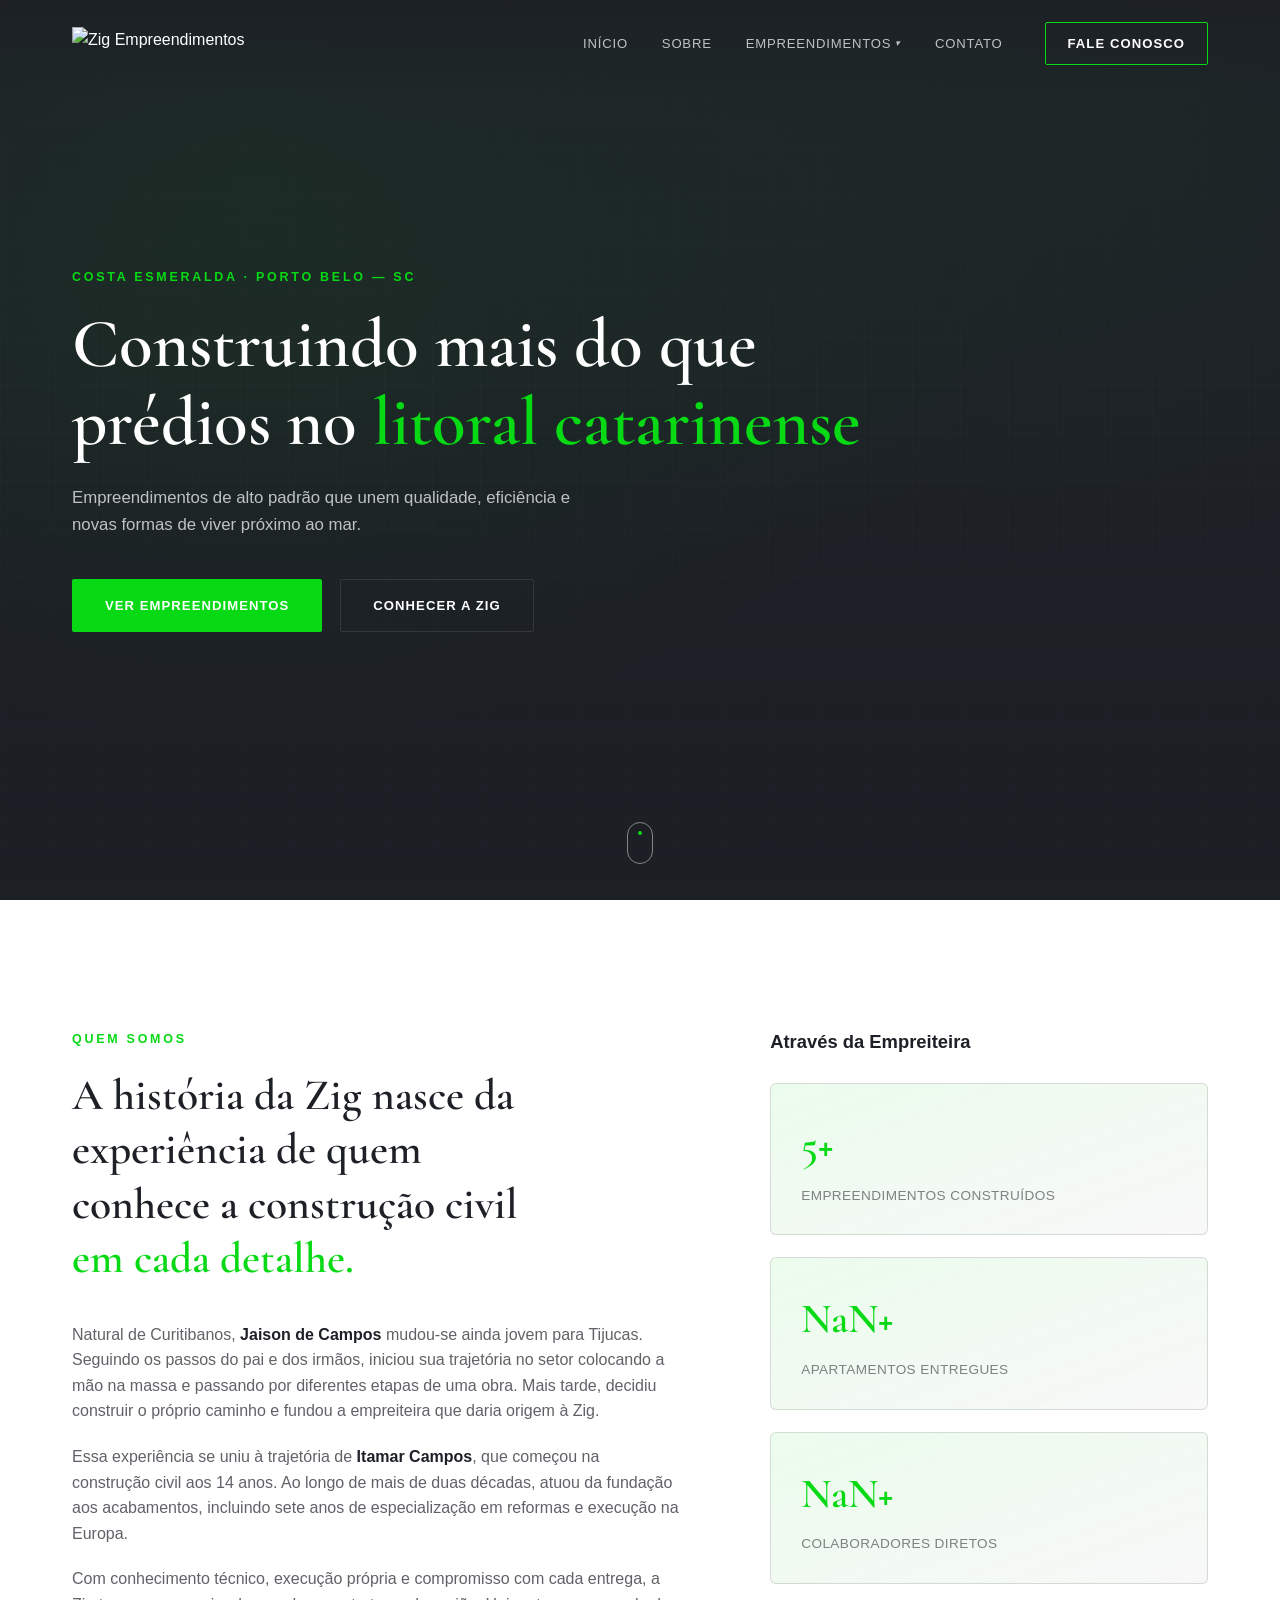
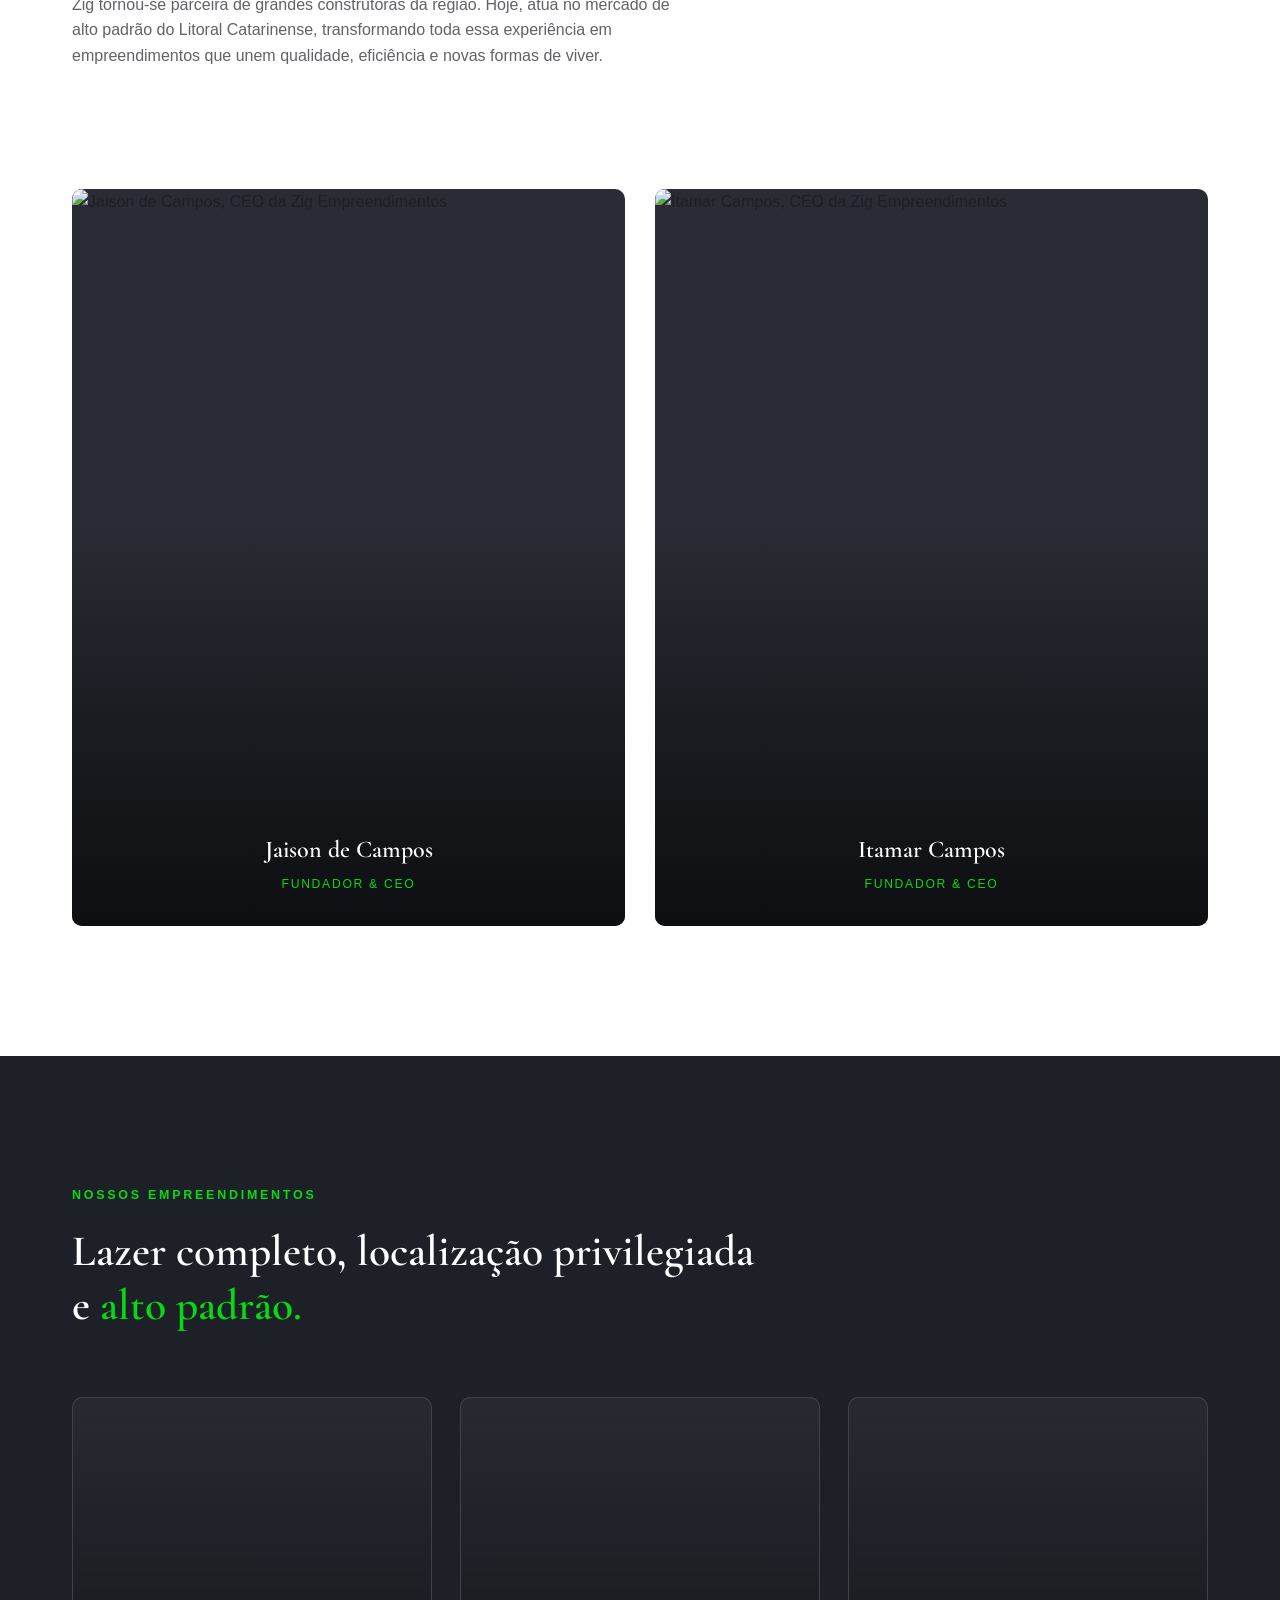
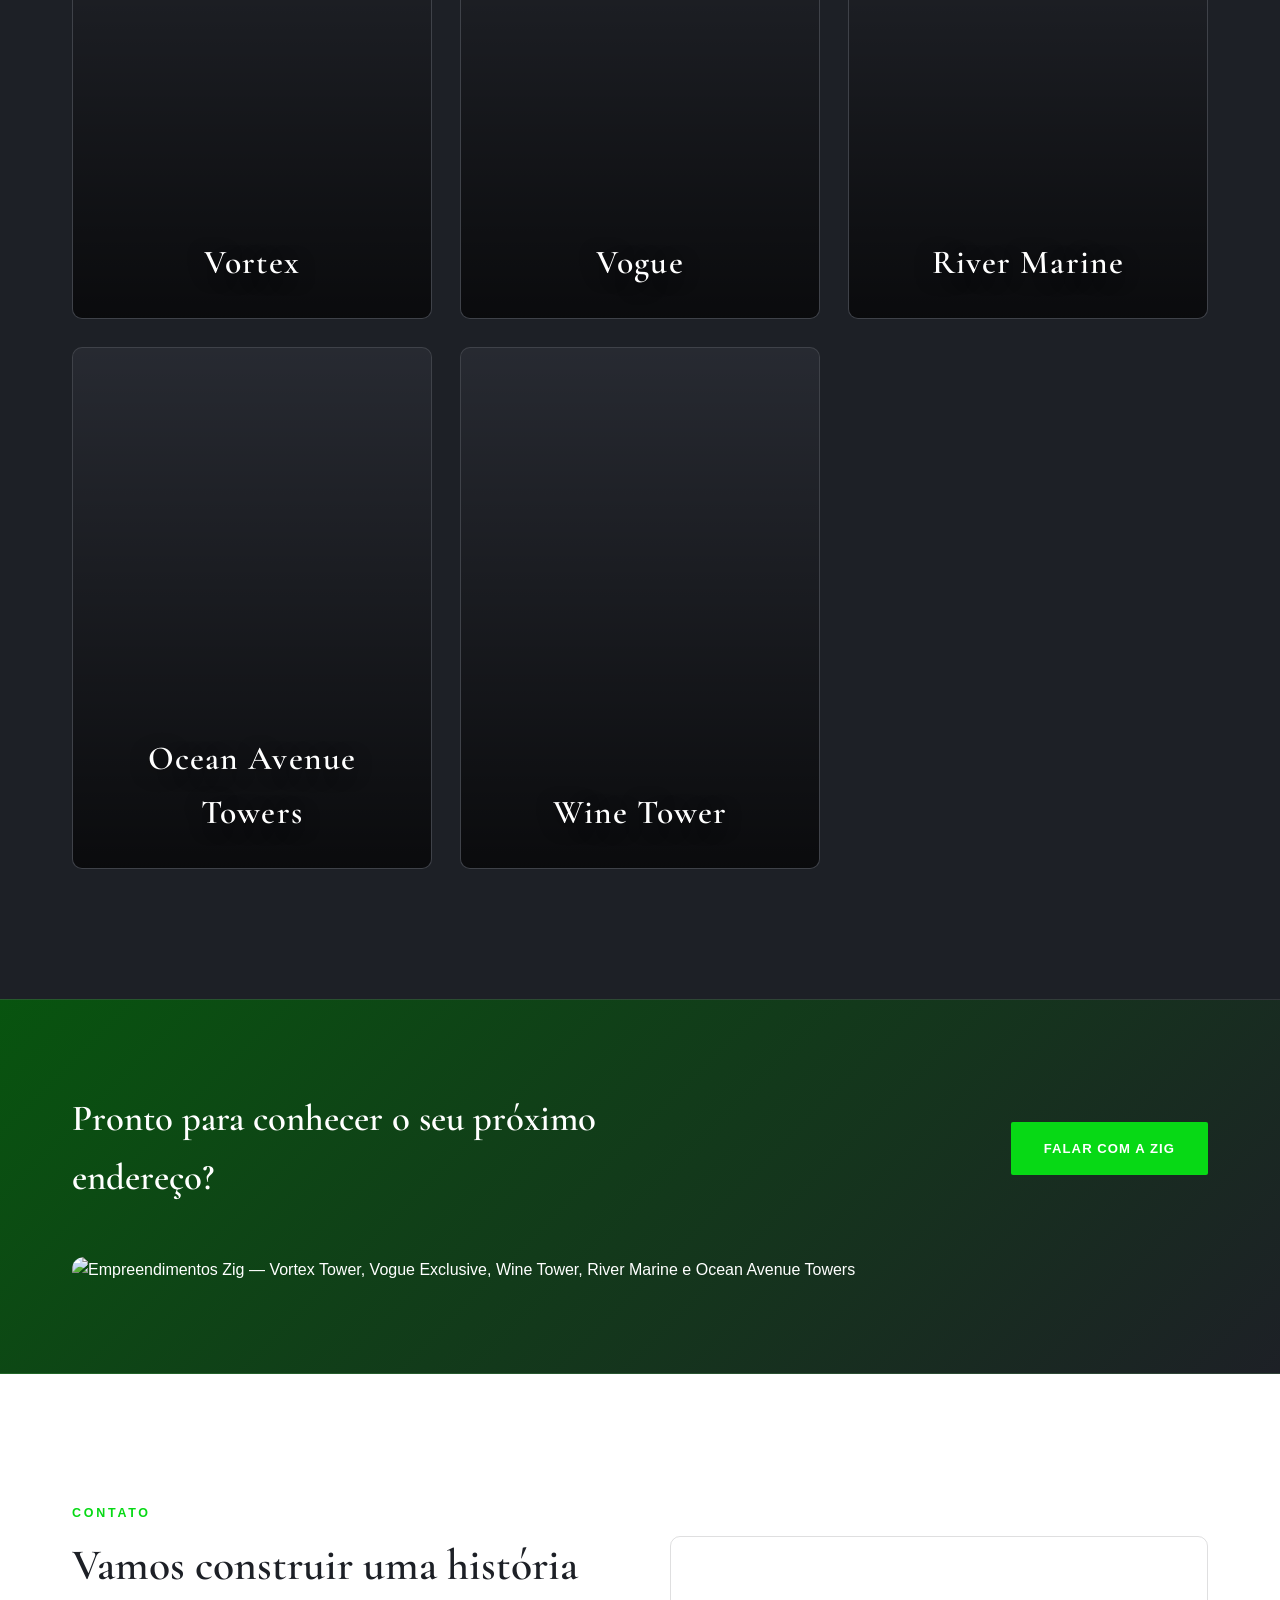
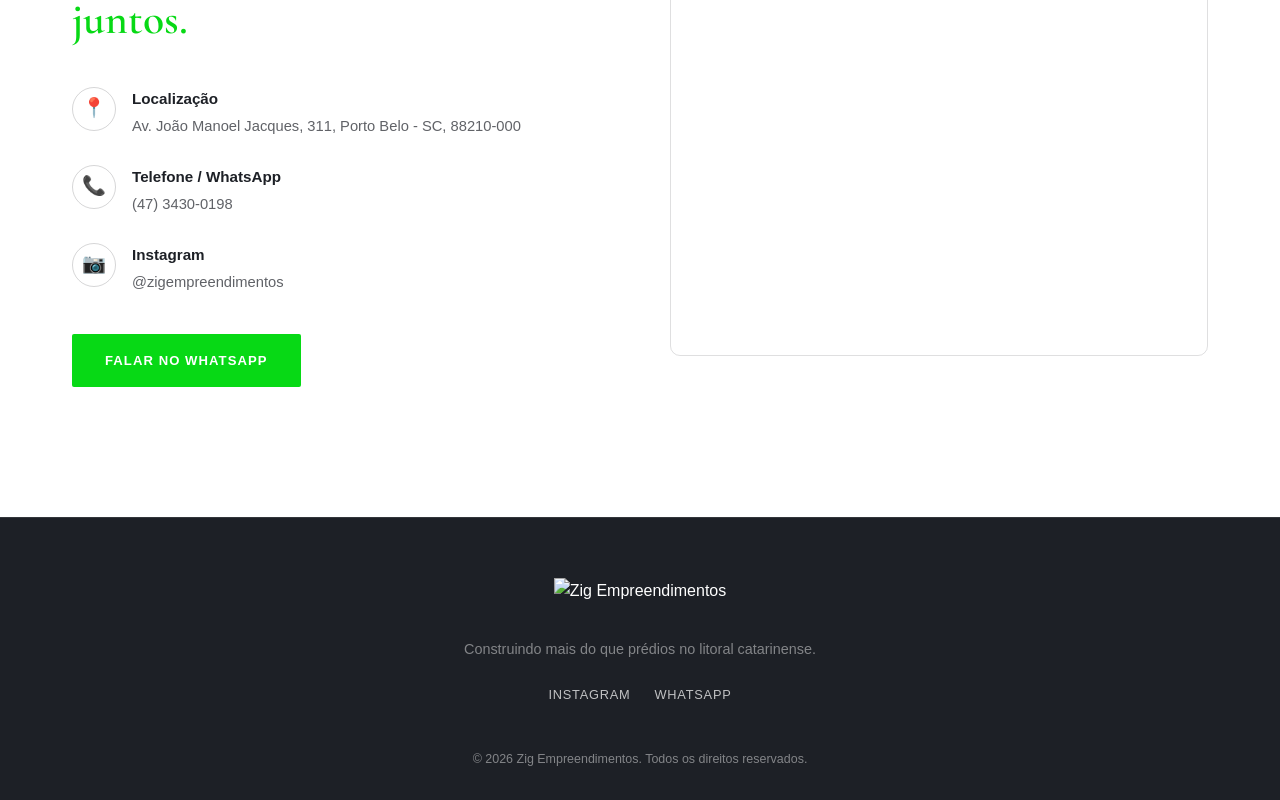
==== commit b57e9f41: "finalizando" ====
--- a/index.html
+++ b/index.html
@@ -17,12 +17,12 @@
 </head>
 <body>
 
-<div class="preloader" id="preloader"><img src="assets/logo/zig-logo.png" alt="Zig Empreendimentos" class="preloader-logo"></div>
+<div class="preloader" id="preloader"><img src="https://pub-1e4fd426432e475ba497fec8ce213aea.r2.dev/logo/zig-logo.png" alt="Zig Empreendimentos" class="preloader-logo"></div>
 
 <!-- HEADER -->
 <header class="site-header" id="siteHeader">
   <div class="container header-inner">
-    <a href="#inicio" class="logo"><img src="assets/logo/zig-logo.png" alt="Zig Empreendimentos"></a>
+    <a href="#inicio" class="logo"><img src="https://pub-1e4fd426432e475ba497fec8ce213aea.r2.dev/logo/zig-logo.png" alt="Zig Empreendimentos"></a>
 
     <nav class="main-nav" id="mainNav">
       <a href="#inicio" class="nav-link">Início</a>
@@ -51,7 +51,7 @@
 <section class="hero" id="inicio">
   <div class="hero-media">
     <video class="hero-video" autoplay muted loop playsinline poster="" disablepictureinpicture disableremoteplayback controlsList="nodownload noplaybackrate nofullscreen">
-      <source src="assets/videos/hero.mp4" type="video/mp4">
+      <source src="https://pub-1e4fd426432e475ba497fec8ce213aea.r2.dev/video/hero.mp4" type="video/mp4">
     </video>
     <div class="hero-fallback"></div>
     <div class="hero-overlay"></div>
@@ -237,7 +237,7 @@
 <!-- FOOTER -->
 <footer class="site-footer">
   <div class="container footer-inner">
-    <a href="#inicio" class="logo footer-logo"><img src="assets/logo/zig-logo.png" alt="Zig Empreendimentos"></a>
+    <a href="#inicio" class="logo footer-logo"><img src="https://pub-1e4fd426432e475ba497fec8ce213aea.r2.dev/logo/zig-logo.png" alt="Zig Empreendimentos"></a>
     <p class="footer-tagline">Construindo mais do que prédios no litoral catarinense.</p>
 
     <div class="footer-social">
--- a/css/style.css
+++ b/css/style.css
@@ -64,6 +64,7 @@
   --font-body: 'Helvetica Now', 'Helvetica Neue', Helvetica, Arial, sans-serif;
   --container: 1200px;
   --transition: 0.4s cubic-bezier(.25,.8,.25,1);
+  --plan-img-size: min(500px, 500px);
 }
 
 * { margin: 0; padding: 0; box-sizing: border-box; }
@@ -1023,7 +1024,7 @@
 .plan-block {
   background: #F5F5F5;
   border-radius: 12px;
-  padding: 48px 40px;
+  padding: 28px 32px;
   margin-bottom: 40px;
 }
 .plan-block:last-child { margin-bottom: 0; }
@@ -1031,12 +1032,13 @@
   display: grid;
   grid-template-columns: 1fr 1fr;
   gap: 10px;
-  align-items: start;
+  align-items: stretch;
 }
 .plans-row .plan-block { margin-bottom: 0; }
 .plan-block img {
   display: block;
-  max-width: min(80%, 400px);
+  width: 100%;
+  max-width: var(--plan-img-size);
   height: auto;
   margin: 0 auto;
   cursor: zoom-in;
@@ -1084,8 +1086,8 @@
 .plan-lightbox-close:hover { background: rgba(255, 255, 255, 0.2); }
 .plan-label {
   display: block;
-  text-align: center;
-  margin-top: 28px;
+  text-align: left;
+  margin-top: 4px;
   font-family: 'Montserrat', var(--font-body);
   font-weight: 700;
   font-size: 1.05rem;
@@ -1115,17 +1117,23 @@
 .plan-specs span { font-size: 0.95rem; color: var(--black); }
 
 /* apartments plan with type labels beside the image */
-.plan-block--apartments { position: relative; }
+.plan-block--apartments {
+  position: relative;
+  min-height: 500px;
+  display: flex;
+  align-items: center;
+  justify-content: center;
+}
 .plan-types {
   position: absolute;
-  left: 0;
+  left: 24px;
   top: 0;
   bottom: 0;
-  width: 190px;
+  width: 170px;
   display: flex;
   flex-direction: column;
   justify-content: center;
-  gap: 56px;
+  gap: 20px;
 }
 .plan-type strong {
   display: block;
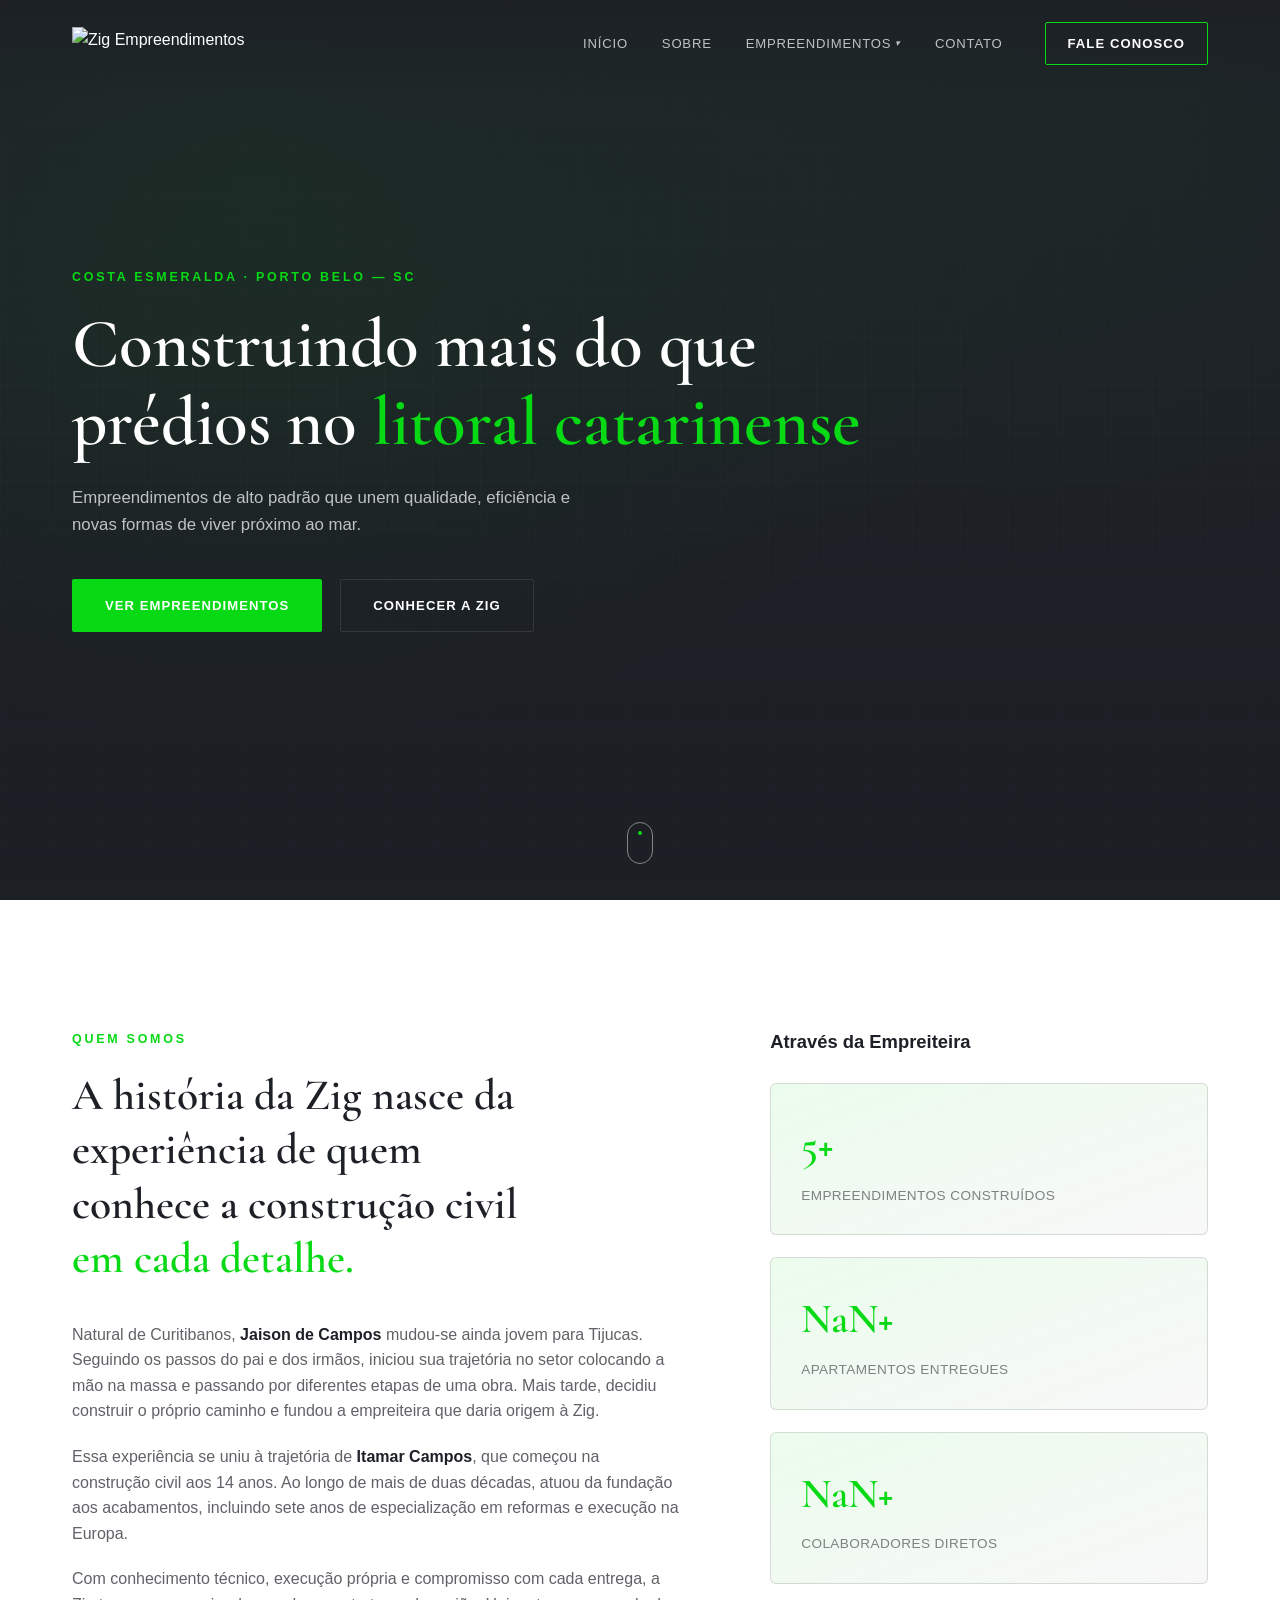
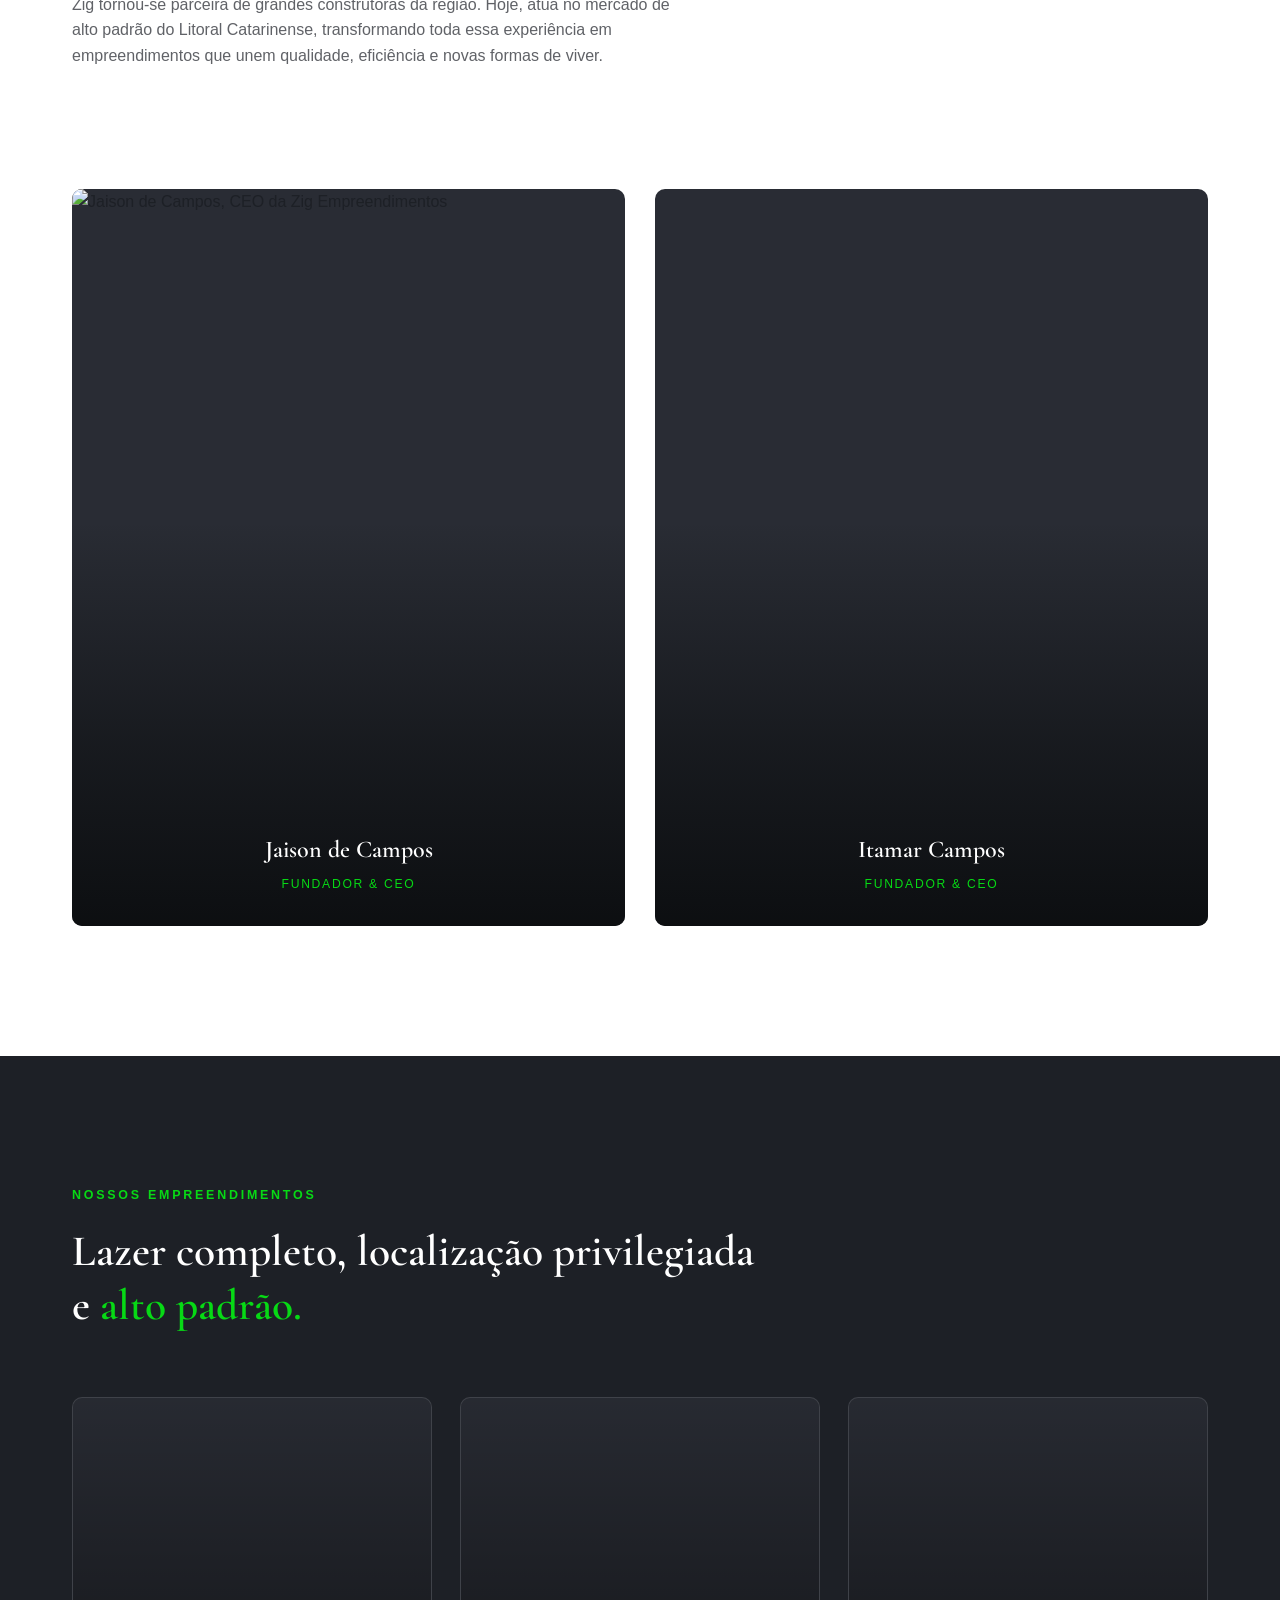
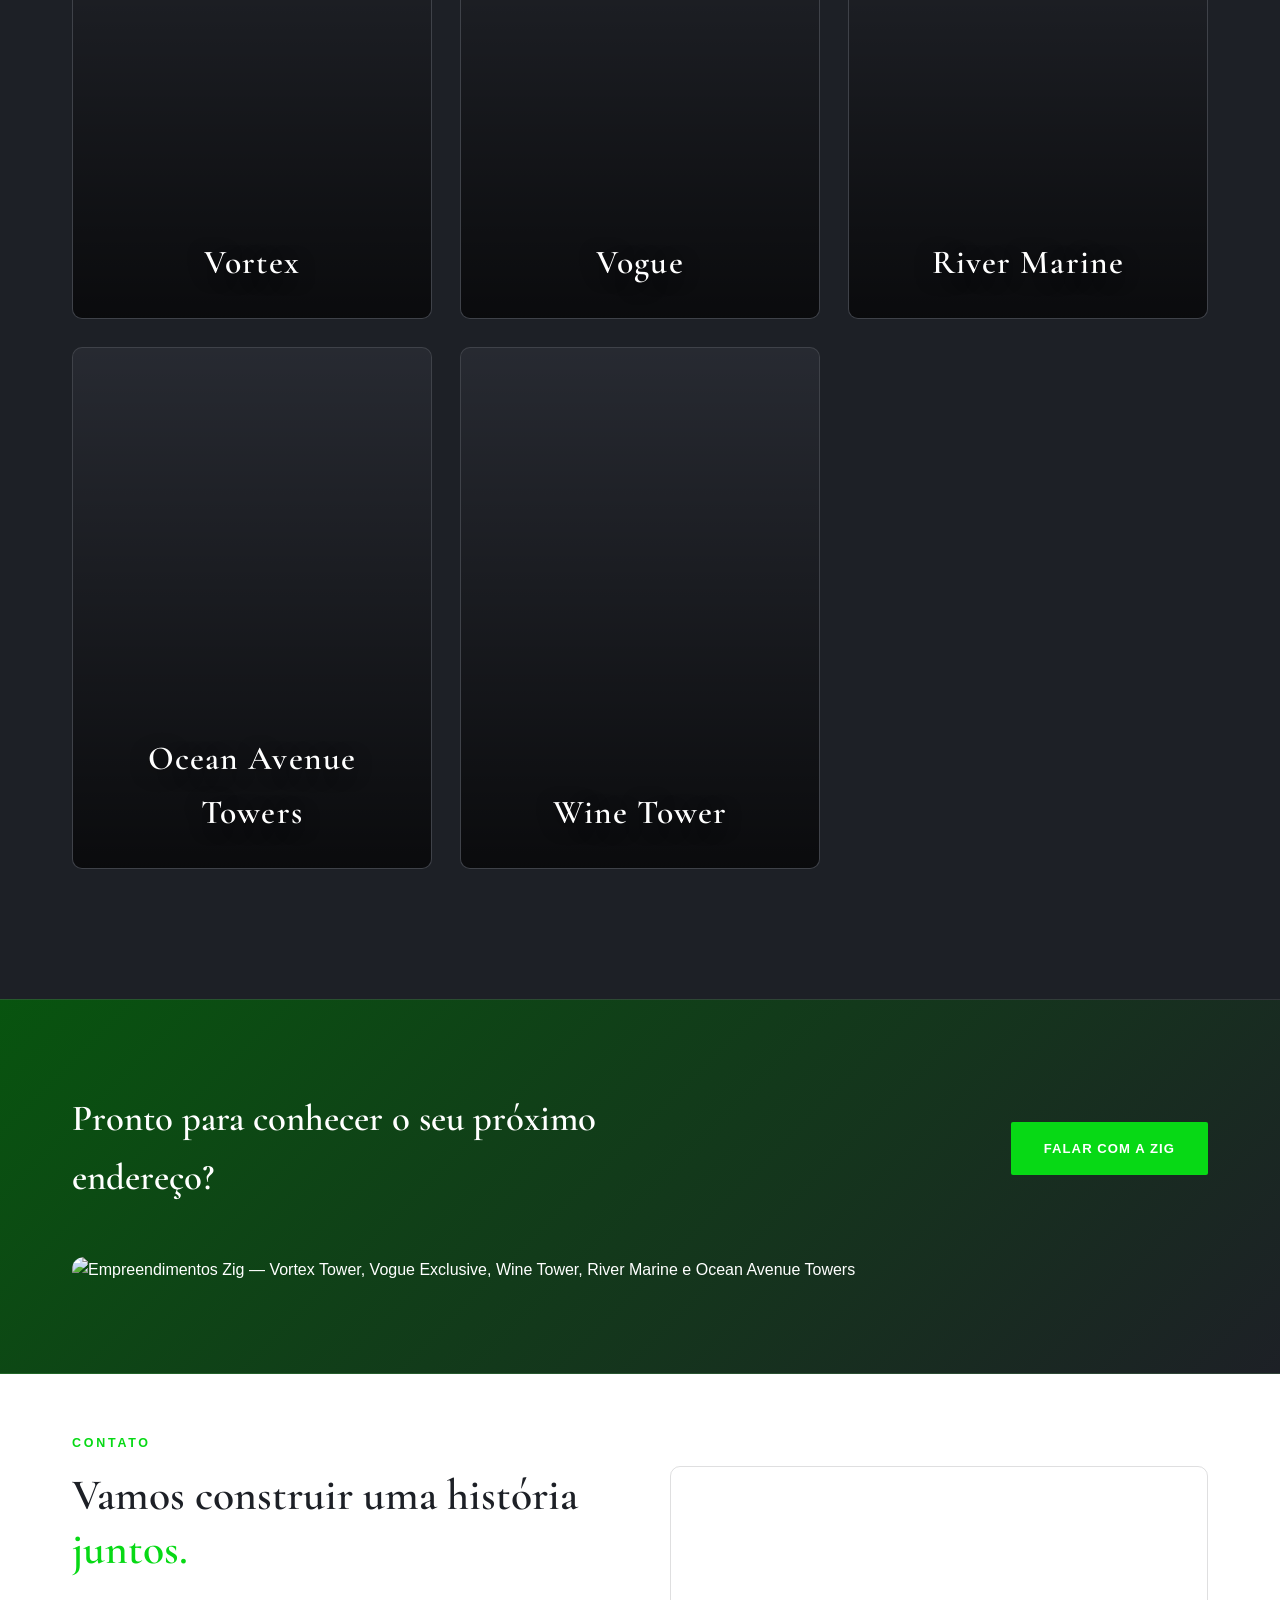
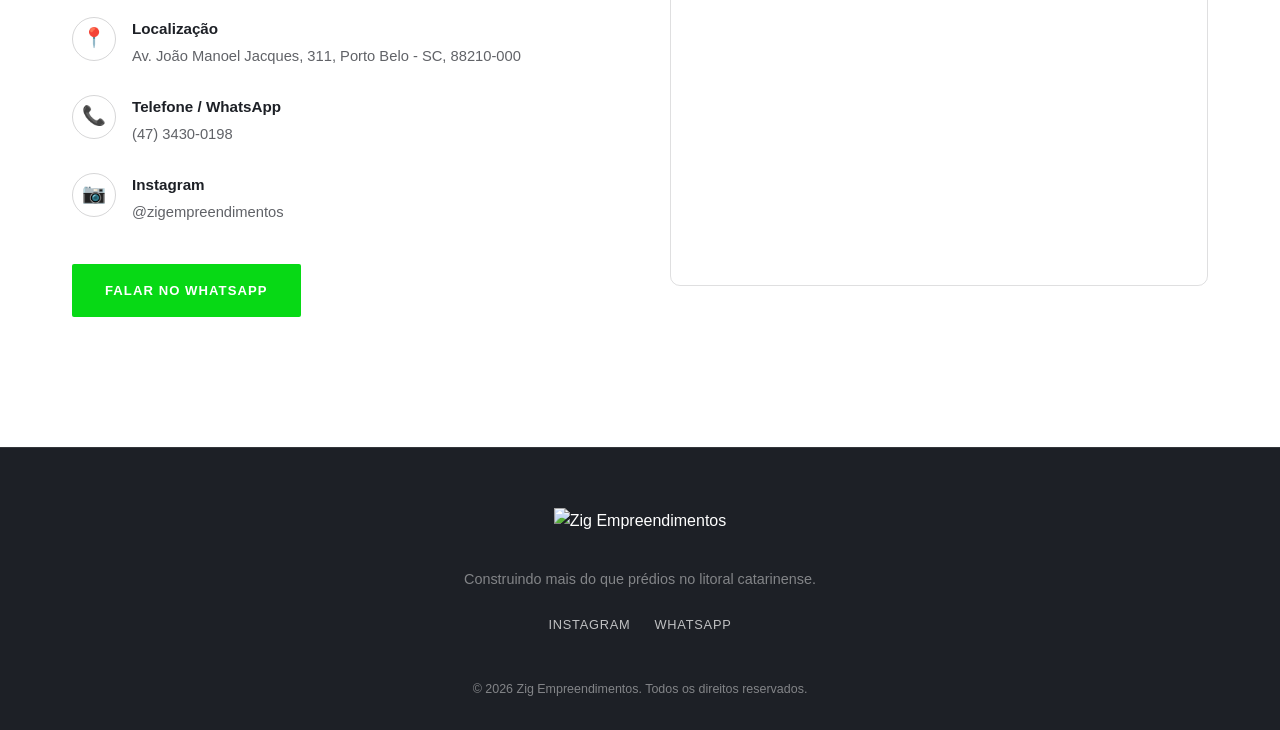
==== commit 39b54913: "finalizado" ====
--- a/index.html
+++ b/index.html
@@ -51,7 +51,7 @@
 <section class="hero" id="inicio">
   <div class="hero-media">
     <video class="hero-video" autoplay muted loop playsinline poster="" disablepictureinpicture disableremoteplayback controlsList="nodownload noplaybackrate nofullscreen">
-      <source src="https://pub-1e4fd426432e475ba497fec8ce213aea.r2.dev/video/hero.mp4" type="video/mp4">
+      <source src="https://pub-1e4fd426432e475ba497fec8ce213aea.r2.dev/video/202609111853.mp4" type="video/mp4">
     </video>
     <div class="hero-fallback"></div>
     <div class="hero-overlay"></div>
@@ -119,7 +119,7 @@
       </div>
       <div class="founder-card reveal">
         <div class="founder-photo">
-          <img src="https://pub-1e4fd426432e475ba497fec8ce213aea.r2.dev/ceo/itamar.jpg" alt="Itamar Campos, CEO da Zig Empreendimentos">
+          <img class="founder-photo-zoom" src="https://pub-1e4fd426432e475ba497fec8ce213aea.r2.dev/ceo/itamar.jpg" alt="Itamar Campos, CEO da Zig Empreendimentos">
         </div>
         <div class="founder-info">
           <h3>Itamar Campos</h3>
--- a/css/style.css
+++ b/css/style.css
@@ -506,6 +506,8 @@
   transition: transform 0.8s ease;
 }
 .founder-card:hover .founder-photo img { transform: scale(1.05); }
+.founder-photo img.founder-photo-zoom { transform: scale(1.2); }
+.founder-card:hover .founder-photo img.founder-photo-zoom { transform: scale(1.26); }
 .founder-card::after {
   content: '';
   position: absolute;
@@ -634,6 +636,7 @@
   grid-template-columns: 1fr 1fr;
   gap: 60px;
   align-items: center;
+  
 }
 .contact-info .eyebrow { margin-bottom: 14px; }
 .contact-info .section-title { margin-bottom: 40px; }
@@ -1020,12 +1023,13 @@
 .gallery-arrow:hover { background: var(--green); border-color: var(--green); }
 
 /* ---- plantas ---- */
-.emp-plans { padding-top: 30px; }
+.emp-plans { padding-top: 30px; padding-bottom: 60px; }
+.contact { padding-top: 60px; }
 .plan-block {
   background: #F5F5F5;
   border-radius: 12px;
   padding: 28px 32px;
-  margin-bottom: 40px;
+  margin-bottom: 10px;
 }
 .plan-block:last-child { margin-bottom: 0; }
 .plans-row {
@@ -1035,6 +1039,70 @@
   align-items: stretch;
 }
 .plans-row .plan-block { margin-bottom: 0; }
+.plan-apt-wrap {
+  position: relative;
+  width: 100%;
+  max-width: var(--plan-img-size);
+  margin: 0 auto;
+}
+.plan-apt-wrap img {
+  display: block;
+  width: 100%;
+  height: auto;
+  max-width: none;
+  margin: 0;
+}
+.plan-apt-legend {
+  position: absolute;
+  top: 62%;
+  bottom: 4%;
+  display: flex;
+  flex-direction: column;
+  justify-content: center;
+  gap: 8%;
+}
+.plan-apt-legend--right { left: 55%; right: 4%; }
+.plan-apt-legend--left { left: 4%; right: 55%; }
+.plan-apt-legend-item strong {
+  display: block;
+  font-family: 'Montserrat', var(--font-body);
+  font-weight: 700;
+  font-size: 0.7rem;
+  letter-spacing: 0.1em;
+  text-transform: uppercase;
+  color: var(--black);
+}
+.plan-apt-legend-item span {
+  display: block;
+  margin-top: 2px;
+  font-size: 0.65rem;
+  line-height: 1.3;
+  color: var(--black);
+  opacity: 0.72;
+}
+.plan-lazer-rotate {
+  position: relative;
+  width: 100%;
+  aspect-ratio: 2 / 1;
+  overflow: hidden;
+}
+.plan-lazer-box {
+  position: absolute;
+  top: 50%;
+  left: 50%;
+  width: 80%;
+  padding-top: 125%;
+  transform: translate(-50%, -50%) rotate(-90deg);
+}
+.plan-block .plan-lazer-box img {
+  position: absolute;
+  inset: 0;
+  width: 100%;
+  height: 100%;
+  max-width: none;
+  margin: 0;
+  object-fit: cover;
+}
 .plan-block img {
   display: block;
   width: 100%;
@@ -1095,6 +1163,16 @@
   text-transform: uppercase;
   color: var(--black);
 }
+.plan-block p {
+  margin: 4px 0 0;
+  text-align: left;
+  font-family: 'Montserrat', var(--font-body);
+  font-size: 0.75rem;
+  letter-spacing: 0.03em;
+  line-height: 1.4;
+  color: var(--black);
+  opacity: 0.65;
+}
 .plan-specs {
   display: flex;
   justify-content: space-between;
@@ -1126,7 +1204,7 @@
 }
 .plan-types {
   position: absolute;
-  left: 24px;
+  left: 80px;
   top: 0;
   bottom: 0;
   width: 170px;
